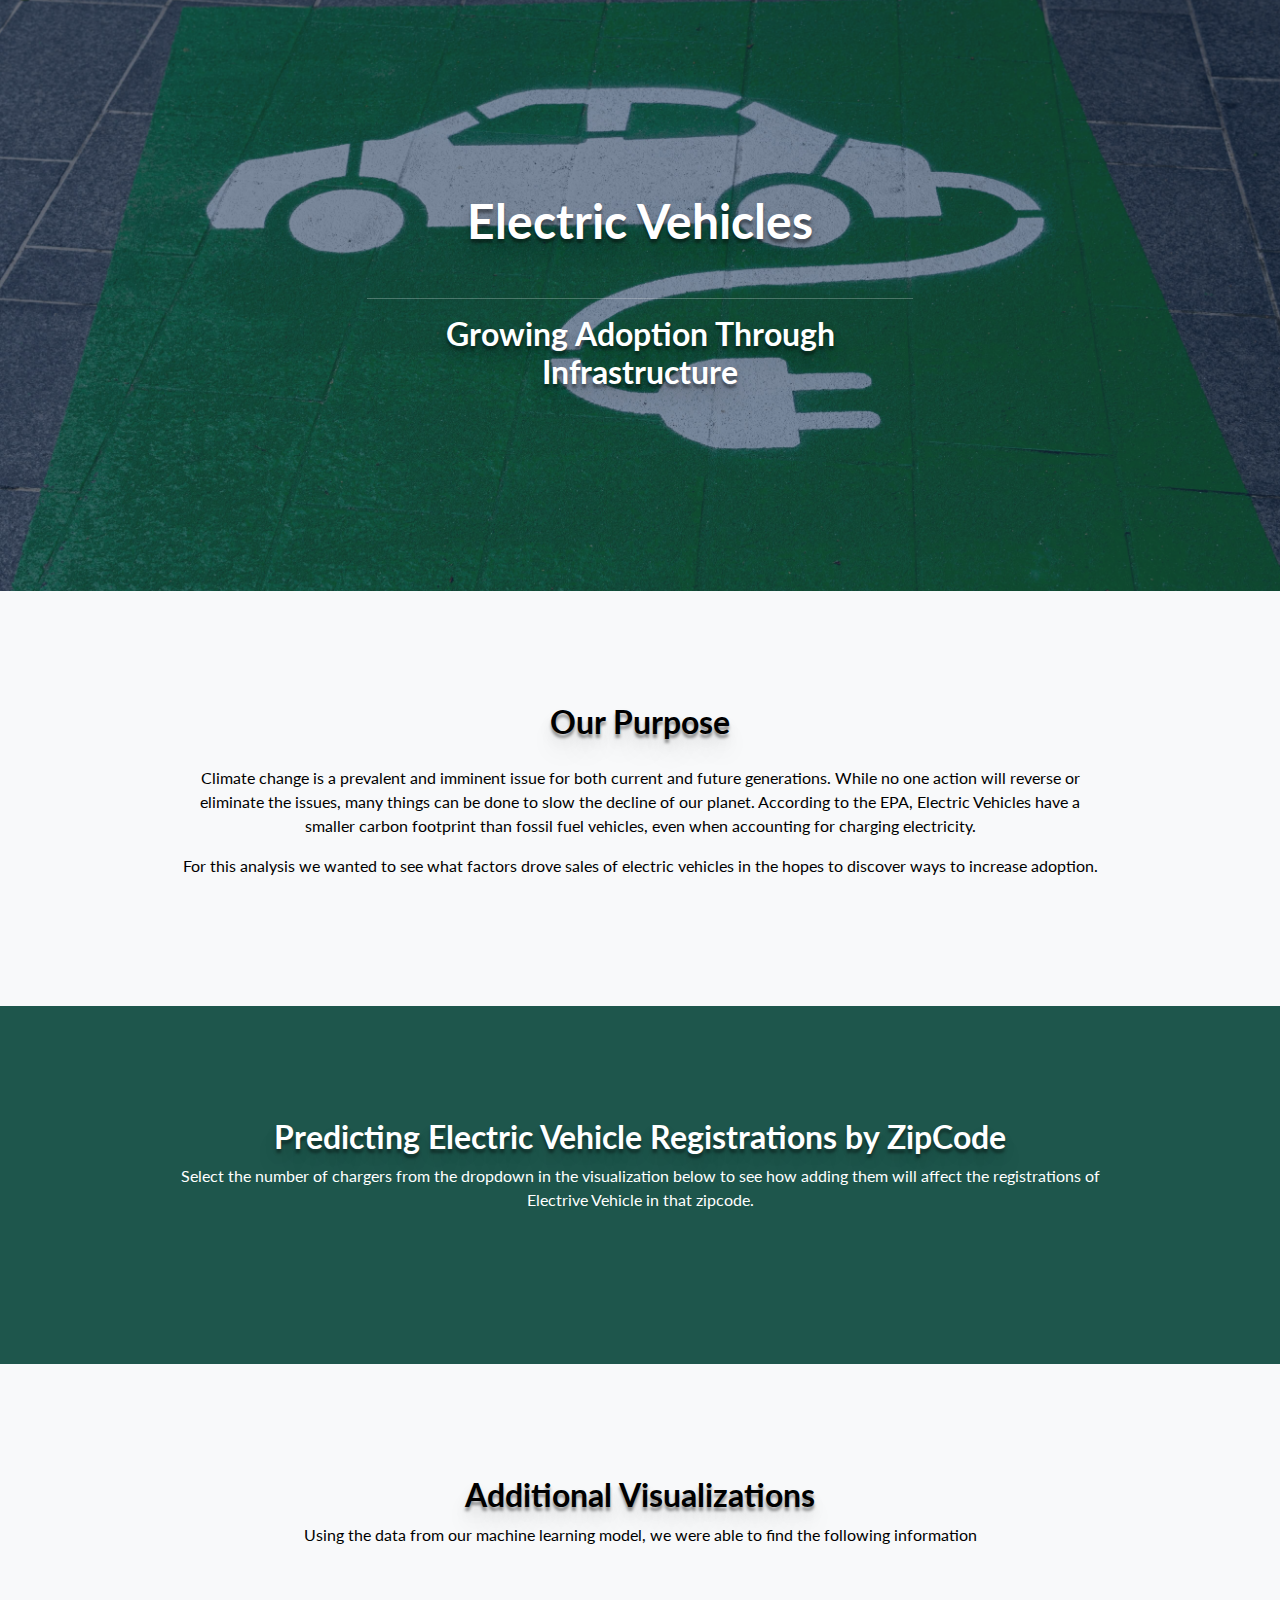
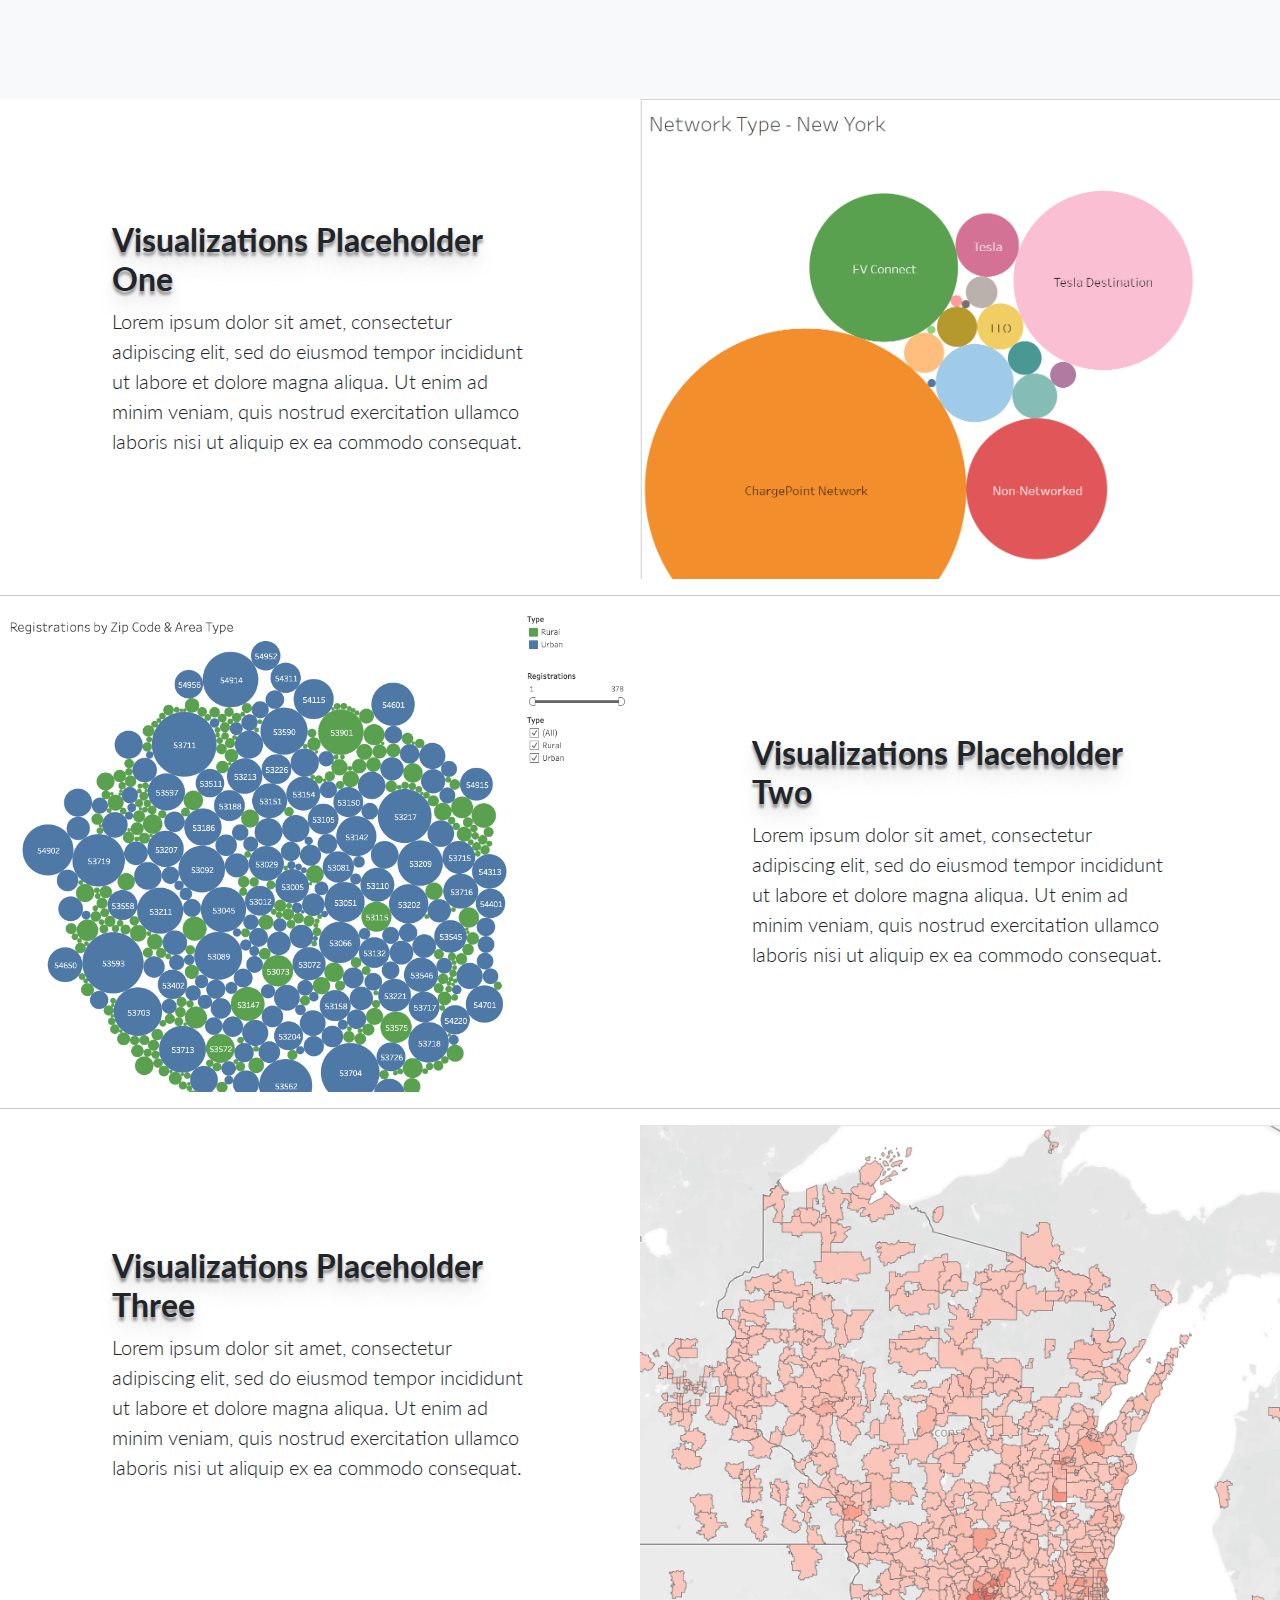
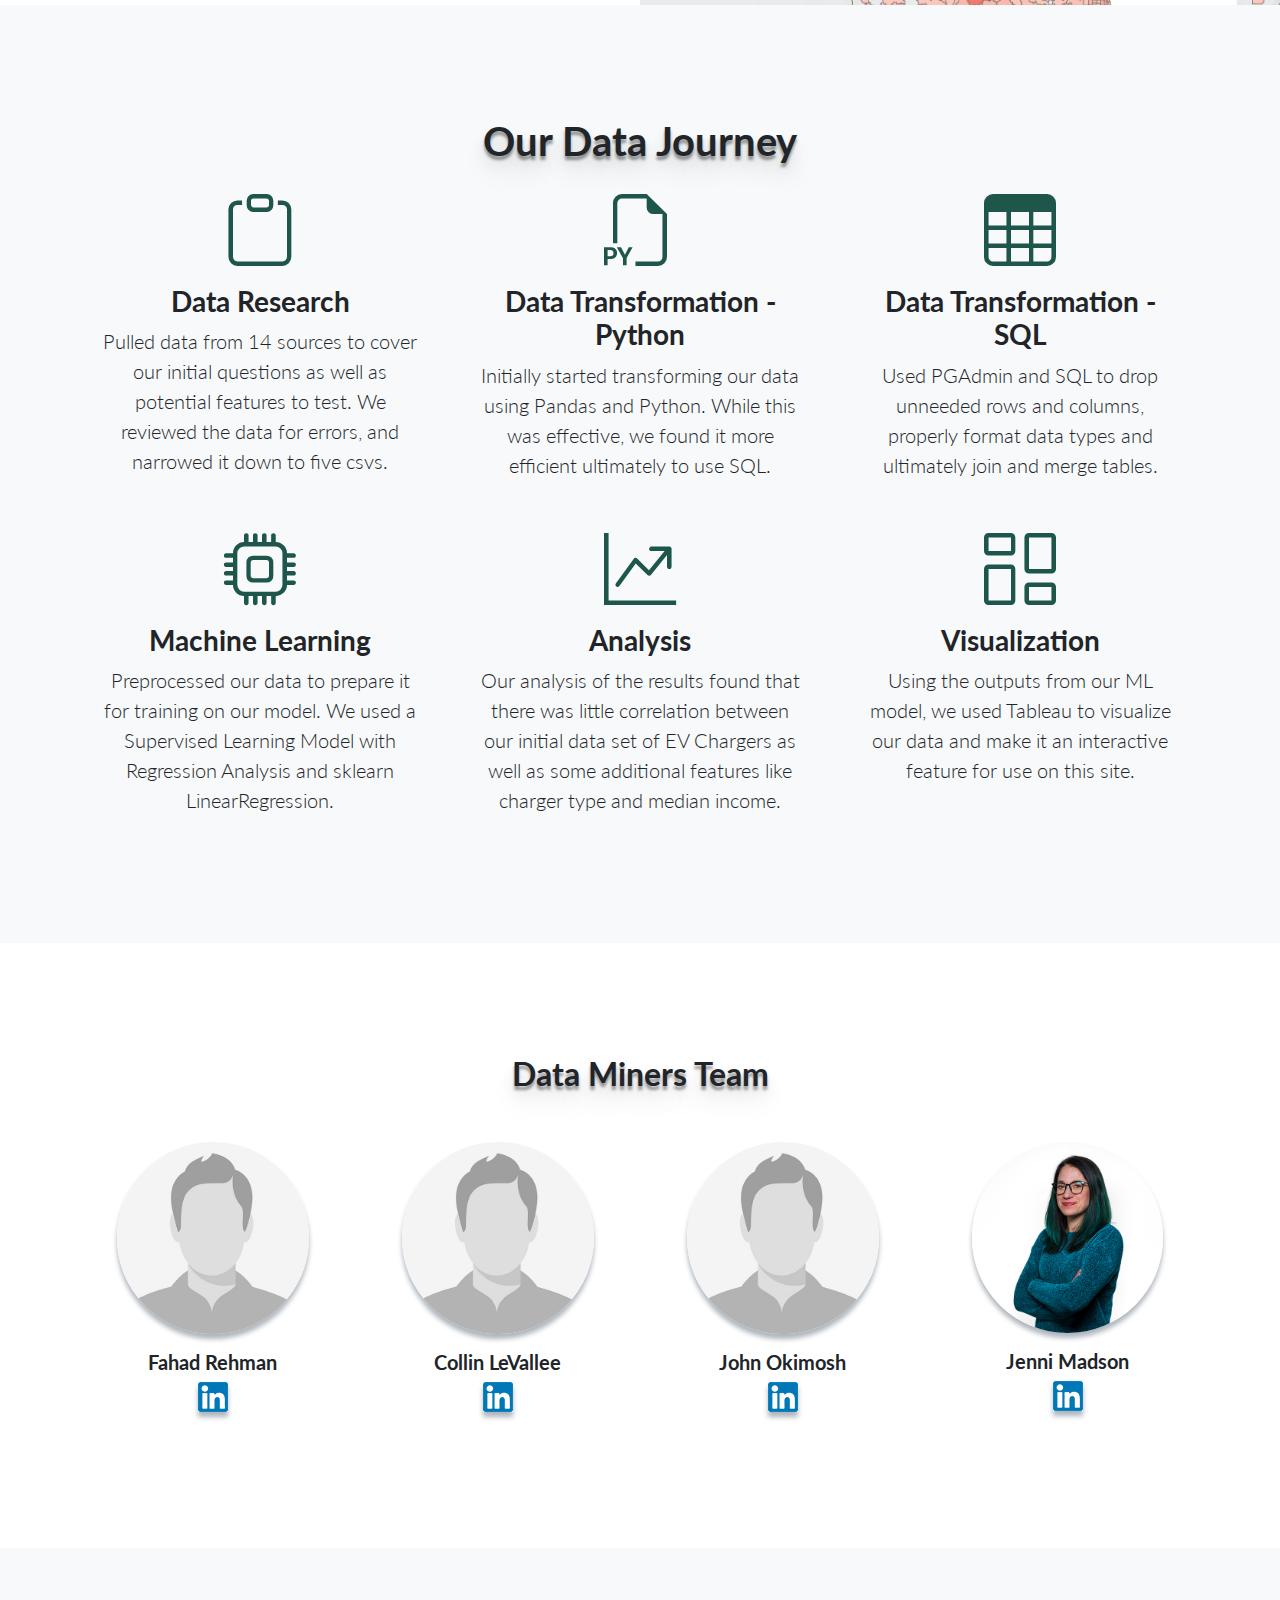
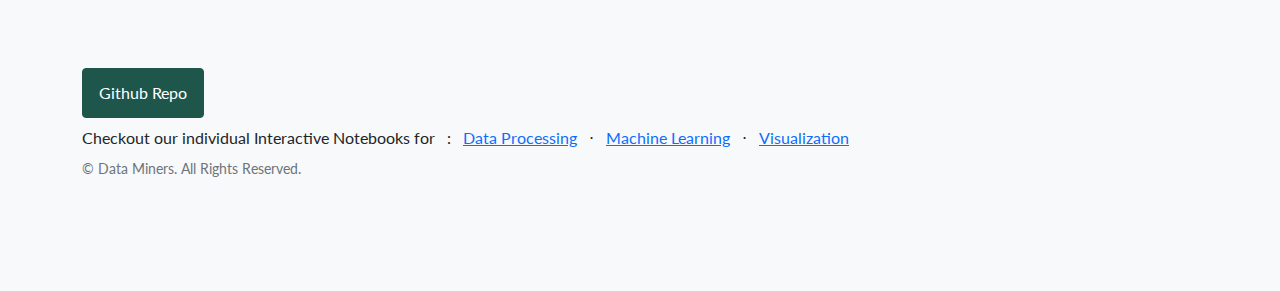
==== index.html @ f881b6a5 "Quick copy update" ====
<!DOCTYPE html>
<html lang="en">
    <head>
        <meta charset="utf-8" />
        <meta name="viewport" content="width=device-width, initial-scale=1, shrink-to-fit=no" />
        <meta name="description" content="UW Extension Data Analytics Bootcamp Final Project" />
        <meta name="author" content="Team Data Miners" />
        <title>Electric Vehicles | Data Miners Final Project</title>
        <!-- Favicon-->
        <link rel="icon" type="image/x-icon" href="assets/favicon.ico" />
        <!-- Bootstrap icons-->
        <link href="https://cdn.jsdelivr.net/npm/bootstrap-icons@1.8.1/font/bootstrap-icons.css" rel="stylesheet" type="text/css" />
        <!-- Google fonts-->
        <link href="https://fonts.googleapis.com/css?family=Lato:300,400,700,300italic,400italic,700italic" rel="stylesheet" type="text/css" />
        <!-- Core theme CSS (includes Bootstrap)-->
        <link href="css/styles.css" rel="stylesheet" />
    </head>
    <body>
       
        <!-- Masthead-->
        <header class="masthead">
            <div class="container position-relative">
                <div class="row justify-content-center">
                    <div class="col-xl-6">
                        <div class="text-center text-white">
                            <!-- Page heading-->
                            <h1 class="mb-5">Electric Vehicles </h1> 
                            <hr>
                            <h2>Growing Adoption Through Infrastructure</h2>
                            <!-- Signup form-->
                        </div>
                    </div>
                </div>
            </div>
        </header>

         <!-- Call to Action-->
         <section class="call-to-action bg-light text-black text-center" id="signup">
            <div class="container position-relative">
                <div class="row justify-content-center">
                    <div class="col-xl-10">
                        <h2 class="mb-4">Our Purpose</h2>
                        <p>Climate change is a prevalent and imminent issue for both current and future generations. While no one action will reverse or eliminate the issues, many things can be done to slow the decline of our planet. According to the EPA, Electric Vehicles have a smaller carbon footprint than fossil fuel vehicles, even when accounting for charging electricity.</p>
                        <p>For this analysis we wanted to see what factors drove sales of electric vehicles in the hopes to discover ways to increase adoption.</p>
    
                    </div>
                </div>
            </div>
        </section>

 <!-- Main Visualization -->
        <section class="predictions text-white text-center" id="signup">
            <div class="container position-relative">
                <div class="row justify-content-center">
                    <div class="col-xl-10">
                        <h2>Predicting Electric Vehicle Registrations by ZipCode</h2>
                         <p>Select the number of chargers from the dropdown in the visualization below to see how adding them will affect the registrations of Electrive Vehicle in that zipcode.</p><br>
                    </div>
                </div>   
                <div class="row">
                    <div class="col-md-12">
                        <div class='tableauPlaceholder' id='viz1645678940111' style='position: relative'><object class='tableauViz'  style='display:none;'><param name='host_url' value='https%3A%2F%2Fpublic.tableau.com%2F' /> <param name='embed_code_version' value='3' /> <param name='site_root' value='' /><param name='name' value='ElectricVehicleRegistrationData&#47;RegistrationsbyZipMap' /><param name='tabs' value='yes' /><param name='toolbar' value='yes' /><param name='animate_transition' value='yes' /><param name='display_static_image' value='yes' /><param name='display_spinner' value='yes' /><param name='display_overlay' value='yes' /><param name='display_count' value='yes' /><param name='language' value='en-US' /></object></div>                <script type='text/javascript'>                    var divElement = document.getElementById('viz1645678940111');                    var vizElement = divElement.getElementsByTagName('object')[0];                    vizElement.style.width='100%';vizElement.style.height=(divElement.offsetWidth*0.75)+'px';                    var scriptElement = document.createElement('script');                    scriptElement.src = 'https://public.tableau.com/javascripts/api/viz_v1.js';                    vizElement.parentNode.insertBefore(scriptElement, vizElement);                </script>
            </div>
        </section>


<!-- Additional Visualizations -->
        <section class="call-to-action bg-light text-black text-center" id="signup">
            <div class="container position-relative">    
                <div class="row justify-content-center">
                    <div class="col-md-12">
                        <h2>Additional Visualizations</h2>
                        <p>Using the data from our machine learning model, we were able to find the following information</p><br>
                    </div>   
                </div> 
            </div>       
        </section>

        <!-- Image Showcases-->
        <section class="showcase">
            <div class="container-fluid p-0">
                <div class="row g-0">
                    <div class="col-lg-6 order-lg-2 text-white showcase-img" style="background-image: url('assets/img/ny_network.PNG')"></div>
                    <div class="col-lg-6 order-lg-1 my-auto showcase-text">
                        <h2>Visualizations Placeholder One</h2>
                        <p class="lead mb-0">Lorem ipsum dolor sit amet, consectetur adipiscing elit, sed do eiusmod tempor incididunt ut labore et dolore magna aliqua. Ut enim ad minim veniam, quis nostrud exercitation ullamco laboris nisi ut aliquip ex ea commodo consequat.</p>
                    </div>
                </div><hr>
                <div class="row g-0">
                    <div class="col-lg-6 text-white showcase-img" style="background-image: url('assets/img/reg_zip_type_wi.png')"></div>
                    <div class="col-lg-6 my-auto showcase-text">
                        <h2>Visualizations Placeholder Two</h2>
                        <p class="lead mb-0">Lorem ipsum dolor sit amet, consectetur adipiscing elit, sed do eiusmod tempor incididunt ut labore et dolore magna aliqua. Ut enim ad minim veniam, quis nostrud exercitation ullamco laboris nisi ut aliquip ex ea commodo consequat.</p>
                    </div>
                </div><hr>
                <div class="row g-0">
                    <div class="col-lg-6 order-lg-2 text-white showcase-img" style="background-image: url('assets/img/wi_reg.PNG')"></div>
                    <div class="col-lg-6 order-lg-1 my-auto showcase-text">
                        <h2>Visualizations Placeholder Three</h2>
                        <p class="lead mb-0">Lorem ipsum dolor sit amet, consectetur adipiscing elit, sed do eiusmod tempor incididunt ut labore et dolore magna aliqua. Ut enim ad minim veniam, quis nostrud exercitation ullamco laboris nisi ut aliquip ex ea commodo consequat.</p>
                    </div>
                </div>
            </div>
        </section>

          <!-- Process-->
          <section class="features-icons bg-light text-center">
            <div class="container">
                <div class="row mb-3">  <h1>Our Data Journey</h1>
                    <div class="col-lg-4">
                        <div class="features-icons-item mx-auto mb-5 mb-lg-0 mb-lg-3">
                            <div class="features-icons-icon d-flex"><i class="bi-clipboard m-auto text-primary myGreen"></i></div>
                            <h3>Data Research</h3>
                            <p class="lead mb-0">Pulled data from 14 sources to cover our initial questions as well as potential features to test. We reviewed the data for errors, and narrowed it down to five csvs. </p>
                        </div>
                    </div>
                    <div class="col-lg-4">
                        <div class="features-icons-item mx-auto mb-5 mb-lg-0 mb-lg-3">
                            <div class="features-icons-icon d-flex"><i class="bi-filetype-py m-auto text-primary myGreen"></i></div>
                            <h3>Data Transformation - Python</h3>
                            <p class="lead mb-0">Initially started transforming our data using Pandas and Python. While this was effective, we found it more efficient ultimately to use SQL. </p>
                        </div>
                    </div>
                    <div class="col-lg-4">
                        <div class="features-icons-item mx-auto mb-0 mb-lg-3">
                            <div class="features-icons-icon d-flex"><i class="bi-table m-auto text-primary myGreen"></i></div>
                            <h3>Data Transformation - SQL</h3>
                            <p class="lead mb-0">Used PGAdmin and SQL to drop unneeded rows and columns, properly format data types and ultimately join and merge tables.  </p>
                        </div>
                    </div>
                </div>
            </div>
            <div class="container">
                <div class="row">
                    <div class="col-lg-4">
                        <div class="features-icons-item mx-auto mb-5 mb-lg-0 mb-lg-3">
                            <div class="features-icons-icon d-flex"><i class="bi-cpu m-auto text-primary myGreen"></i></div>
                            <h3>Machine Learning</h3>
                            <p class="lead mb-0">Preprocessed our data to prepare it for training on our model. We used a Supervised Learning Model with Regression Analysis and sklearn LinearRegression. </p>
                        </div>
                    </div>
                    <div class="col-lg-4">
                        <div class="features-icons-item mx-auto mb-5 mb-lg-0 mb-lg-3">
                            <div class="features-icons-icon d-flex" ><i class="bi-graph-up-arrow m-auto text-primary myGreen"></i></div>
                            <h3>Analysis</h3>
                            <p class="lead mb-0">Our analysis of the results found that there was little correlation between our initial data set of EV Chargers as well as some additional features like charger type and median income.  </p>
                        </div>
                    </div>
                    <div class="col-lg-4">
                        <div class="features-icons-item mx-auto mb-0 mb-lg-3">
                            <div class="features-icons-icon d-flex"><i class="bi-columns-gap m-auto text-primary myGreen"></i></div>
                            <h3>Visualization</h3>
                            <p class="lead mb-0">Using the outputs from our ML model, we used Tableau to visualize our data and make it an interactive feature for use on this site.  </p>
                        </div>
                    </div>
                </div>
            </div>
        </section>
        <!-- Team-->
        <section class="testimonials text-center">
            <div class="container">
                <h2 class="mb-5">Data Miners Team</h2>
                <div class="row">
                    <div class="col-lg-3">
                        <div class="testimonial-item mx-auto mb-5 mb-lg-0">
                            <img class="img-fluid rounded-circle mb-3" src="assets/img/placeholder.png" alt="..." />
                            <h5>Fahad Rehman</h5>
                            <p class="font-weight-light mb-0"><a href="https://www.linkedin.com>" target="_blank"><img src="assets/linkedin.png">
                            </a></p><br>
                        </div>
                    </div>
                    <div class="col-lg-3">
                        <div class="testimonial-item mx-auto mb-5 mb-lg-0">
                            <img class="img-fluid rounded-circle mb-3" src="assets/img/placeholder.png" alt="..." />
                            <h5>Collin LeVallee</h5>
                            <p class="font-weight-light mb-0"><a href="https://www.linkedin.com>" target="_blank"><img src="assets/linkedin.png"></a>
                        </div>
                    </div>
                    <div class="col-lg-3">
                        <div class="testimonial-item mx-auto mb-5 mb-lg-0">
                            <img class="img-fluid rounded-circle mb-3" src="assets/img/placeholder.png" alt="..." />
                            <h5>John Okimosh</h5>
                            <p class="font-weight-light mb-0"><a href="https://www.linkedin.com>" target="_blank"><img src="assets/linkedin.png"></a>
                        </div>
                    </div>
                    <div class="col-lg-3">
                        <div class="testimonial-item mx-auto mb-5 mb-lg-0">
                            <img class="img-fluid rounded-circle mb-3" src="assets/img/jenni_headshot.jpg" alt="..." />
                            <h5>Jenni Madson</h5>
                            <p class="font-weight-light mb-0"><a href="https://www.linkedin.com/in/jennifermadson/>" target="_blank"><img src="assets/linkedin.png"></a>
                        </div>
                    </div>
                </div>
            </div>
        </section>
              
        
        
           
        <!-- Footer-->
        <footer class="footer bg-light">
            <div class="container">
                <div class="row">
                    <nav class="navbar navbar-light bg-light static-top">
                        <div class="col-lg-2 h-100 text-right text-lg-start my-auto"">
                            <a class="btn btn-primary" href="https://github.com/jmmadson/data_miners" target="_blank">Github Repo</a>
                        </div>
                    </nav>
                    <div class="col-lg-10 h-100 text-center text-lg-start my-auto">
                        <ul class="list-inline mb-2">
                            <li class="list-inline-item">Checkout our individual Interactive Notebooks for</li>
                            <li class="list-inline-item">:</li>
                            <li class="list-inline-item"><a href="https://github.com/jmmadson/data_miners/blob/main/transform_data.ipynb" target="_blank">Data Processing</a></li>
                            <li class="list-inline-item">⋅</li>
                            <li class="list-inline-item"><a href="https://github.com/jmmadson/data_miners/tree/main/ML_Model" target="_blank">Machine Learning</a></li>
                            <li class="list-inline-item">⋅</li>
                            <li class="list-inline-item"><a href="https://github.com/jmmadson/data_miners/tree/main/visualization" target="_blank">Visualization</a></li>
                        </ul>
                         <!-- Navigation-->
     
                        <p class="text-muted small mb-4 mb-lg-0">&copy; Data Miners. All Rights Reserved.</p>
                    </div>
                   
                </div>
            </div>
     
        </footer>
       
    </body>
</html>
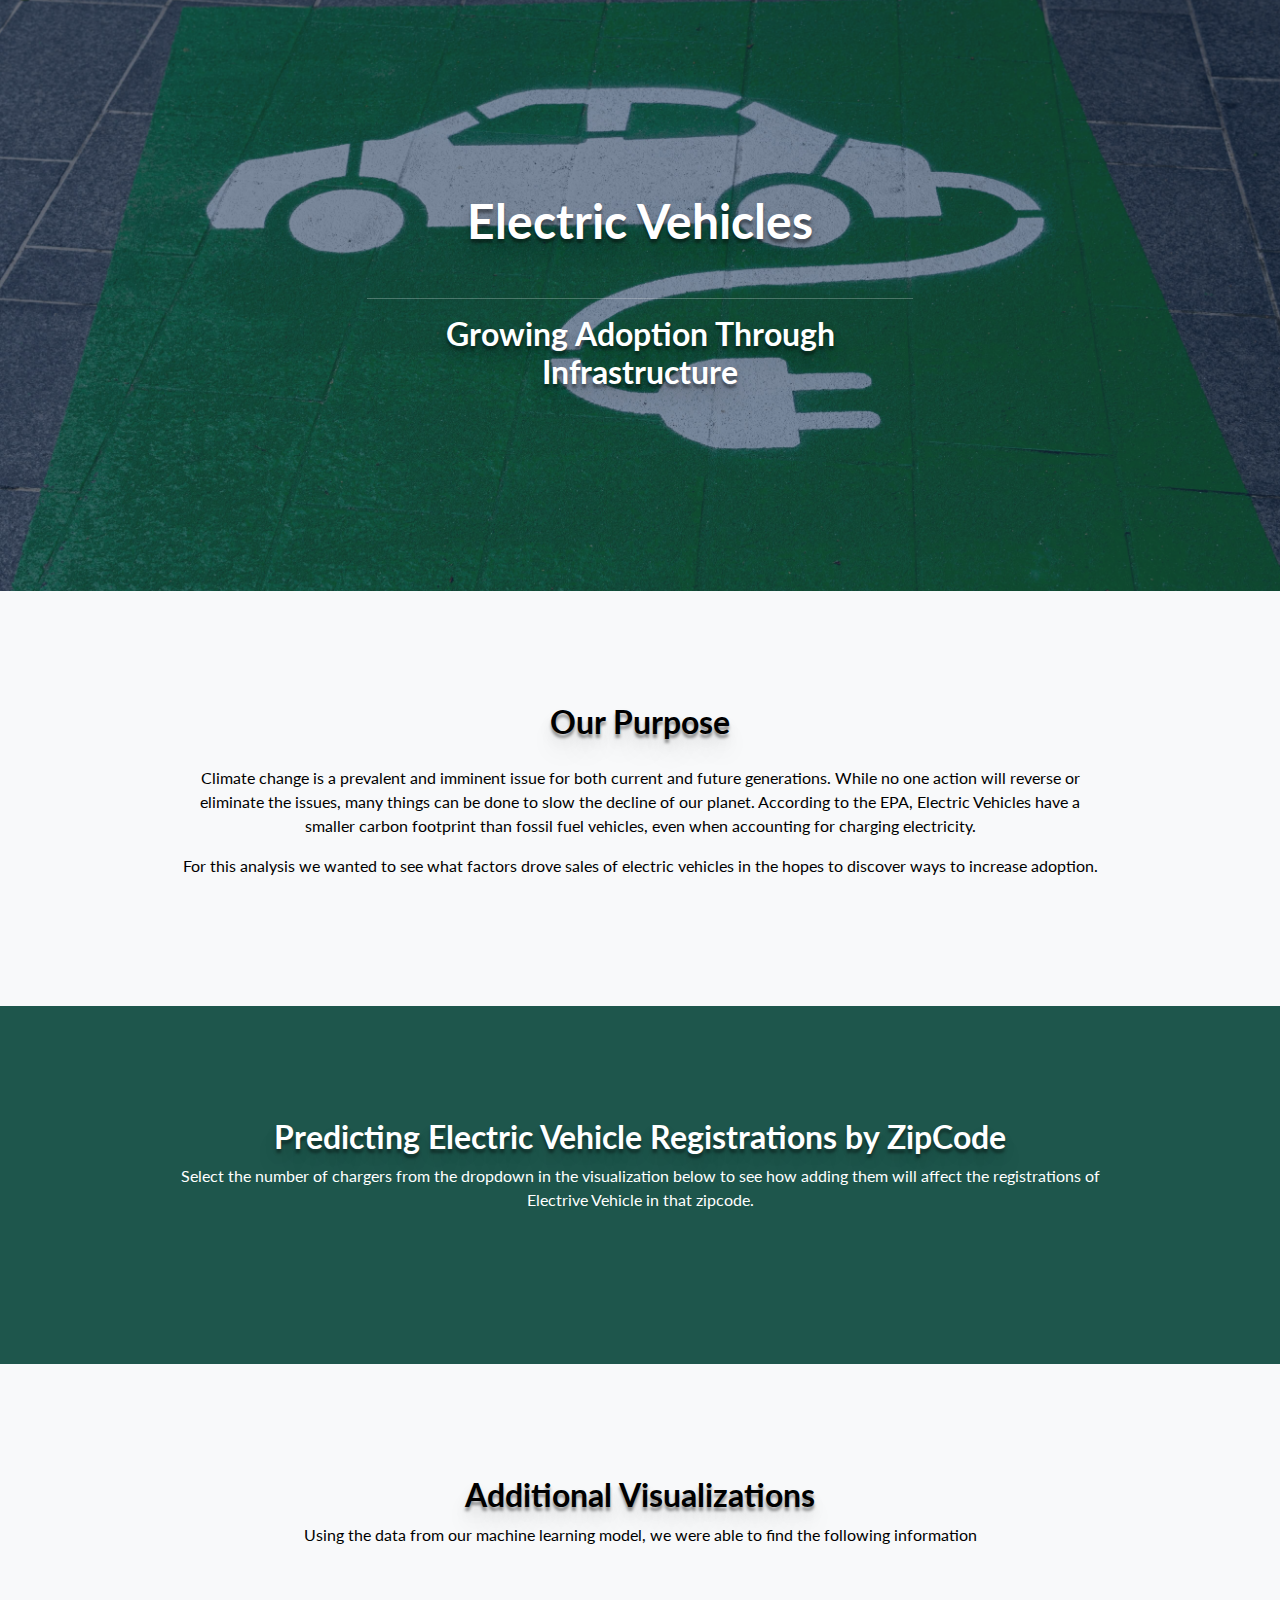
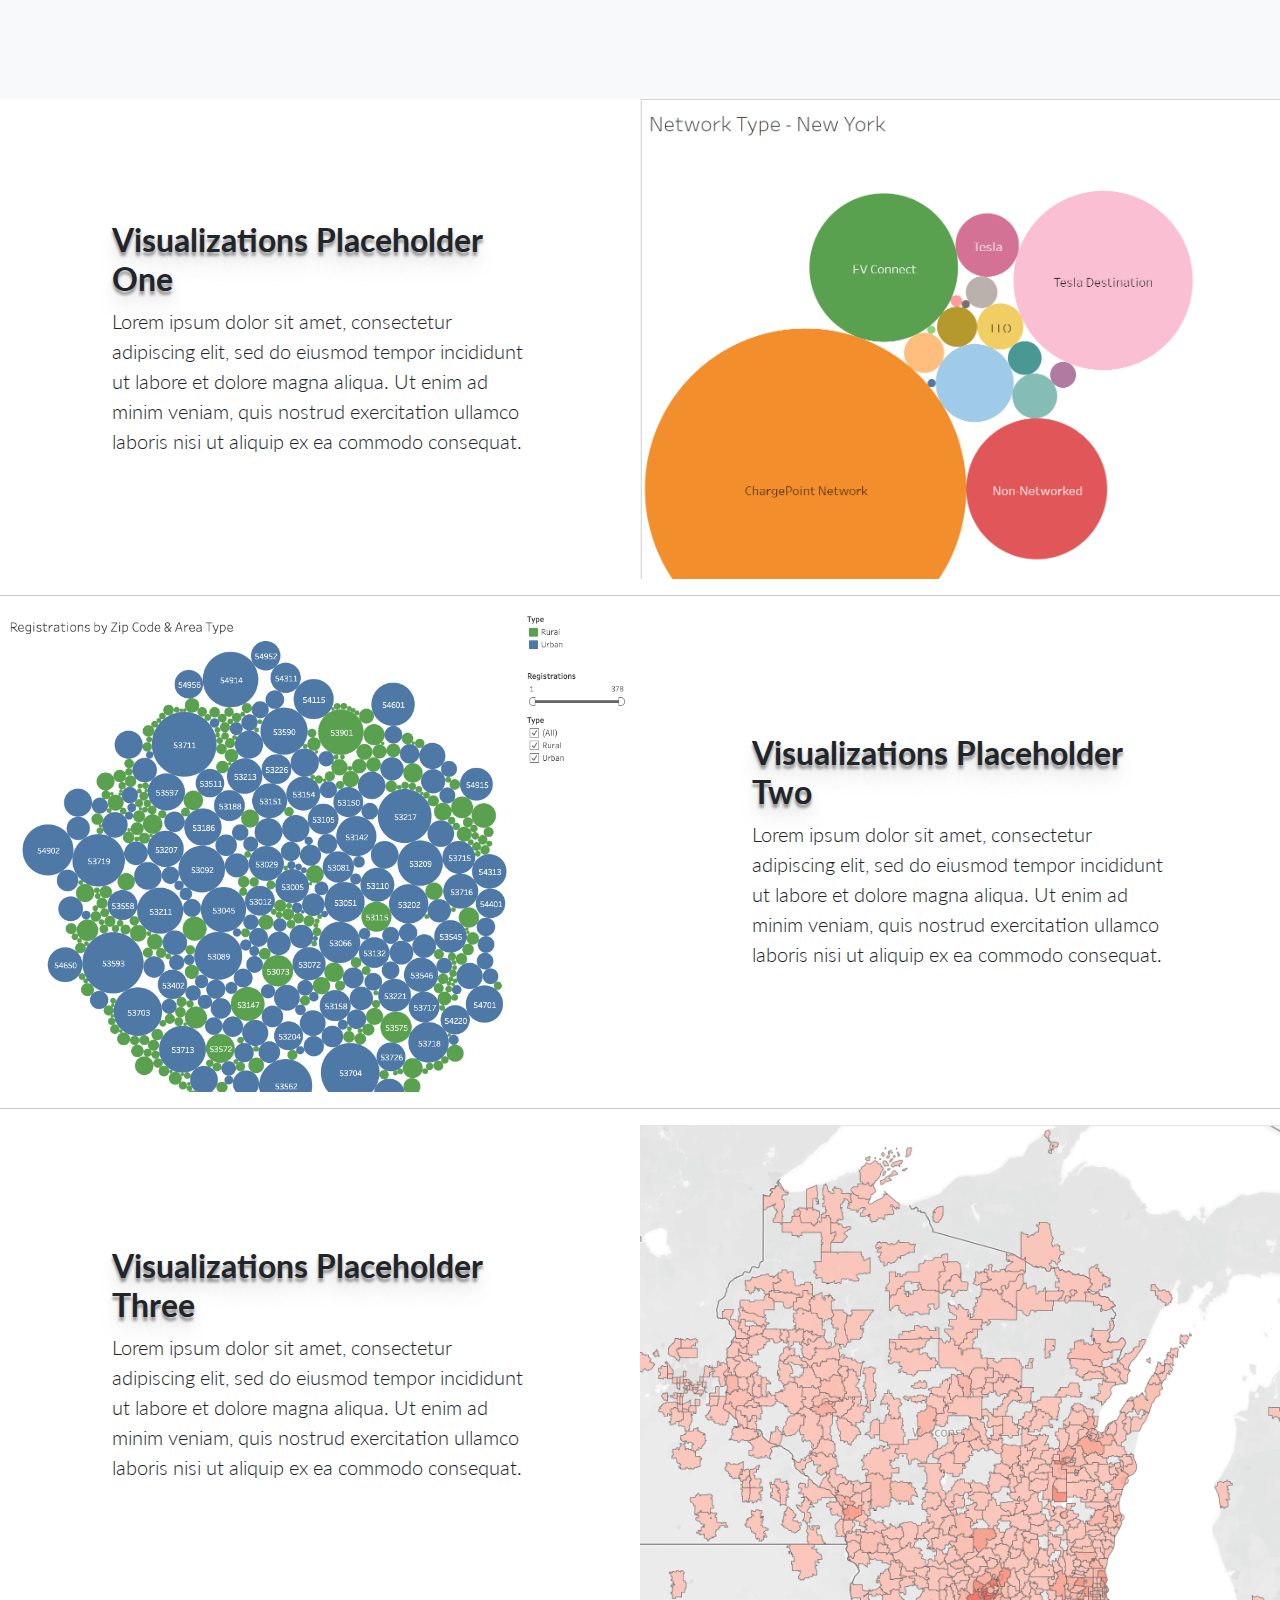
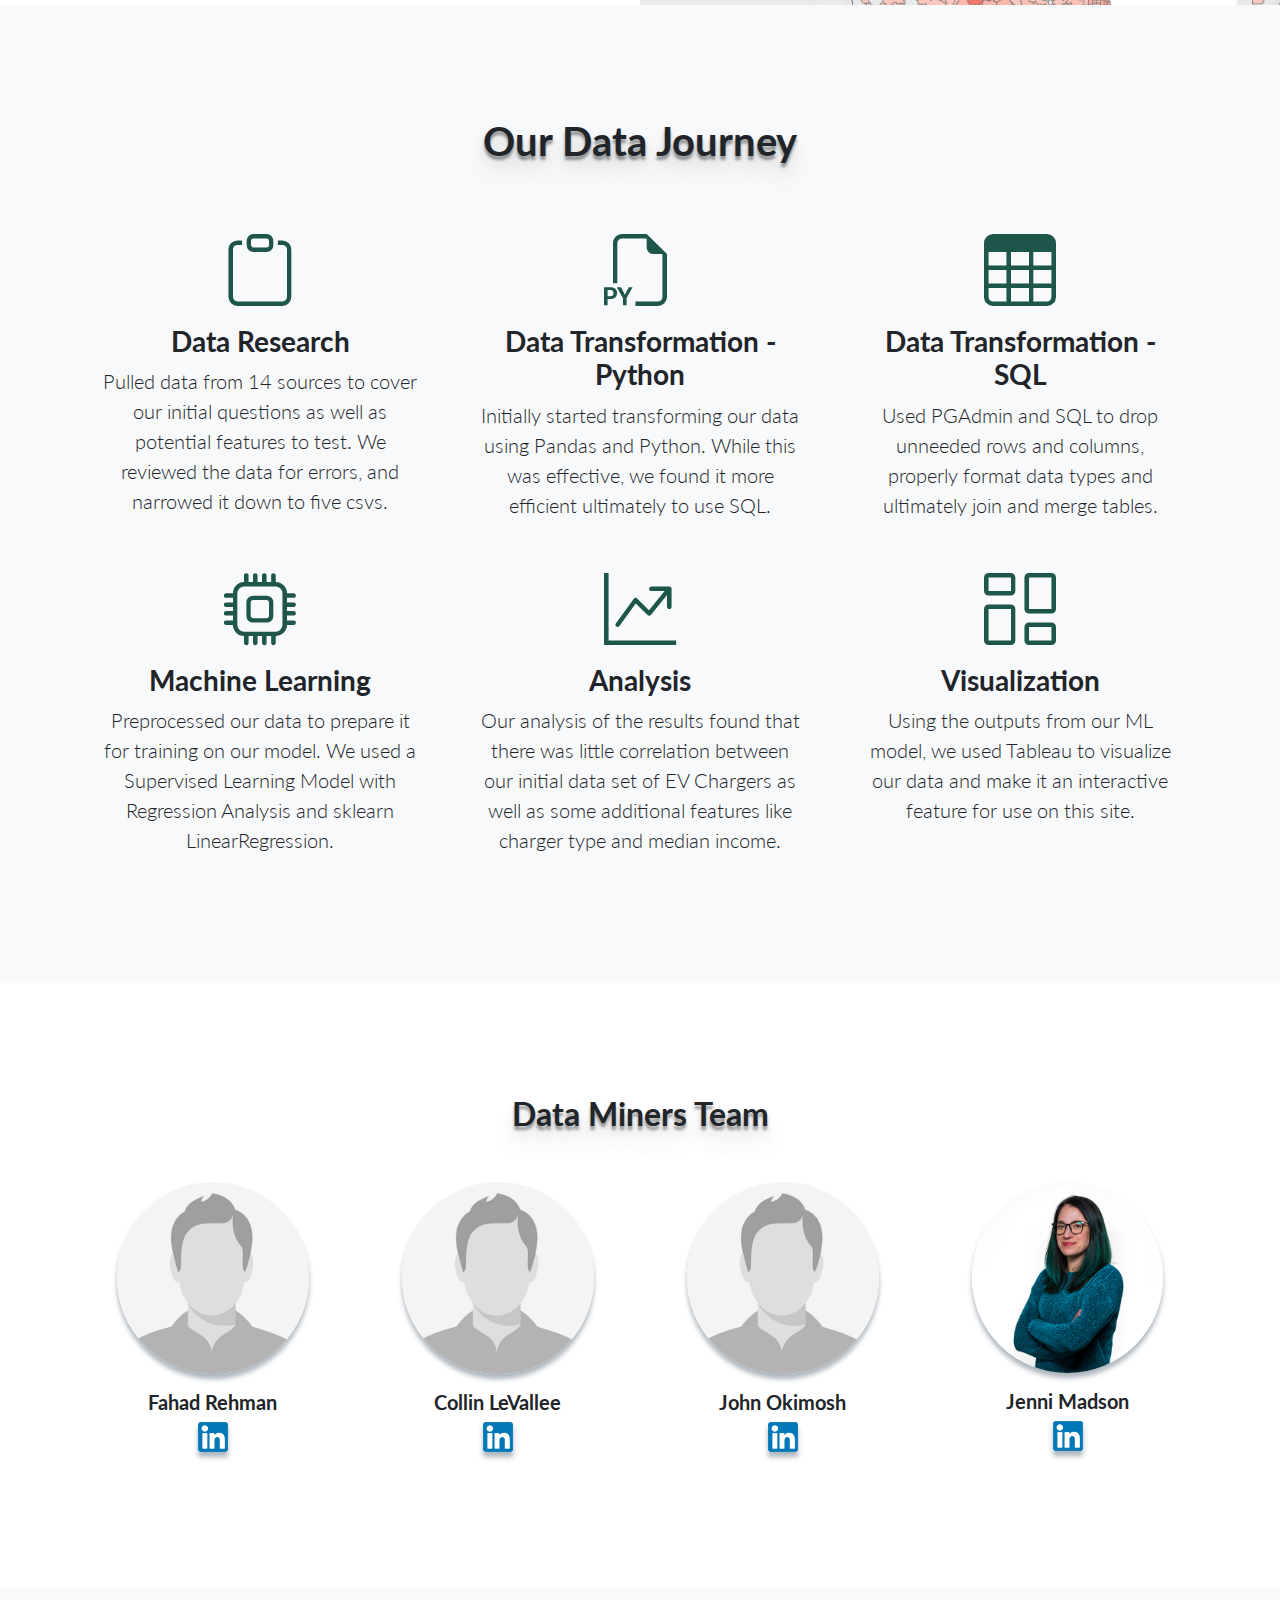
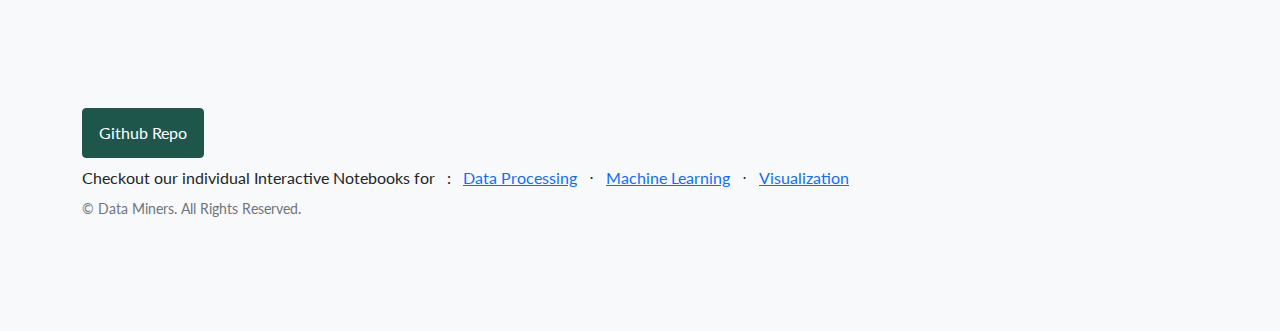
==== commit 505cde47: "Updating spacing" ====
--- a/index.html
+++ b/index.html
@@ -106,7 +106,7 @@
           <!-- Process-->
           <section class="features-icons bg-light text-center">
             <div class="container">
-                <div class="row mb-3">  <h1>Our Data Journey</h1>
+                <div class="row mb-3">  <h1 class="mb-5">Our Data Journey</h1>
                     <div class="col-lg-4">
                         <div class="features-icons-item mx-auto mb-5 mb-lg-0 mb-lg-3">
                             <div class="features-icons-icon d-flex"><i class="bi-clipboard m-auto text-primary myGreen"></i></div>
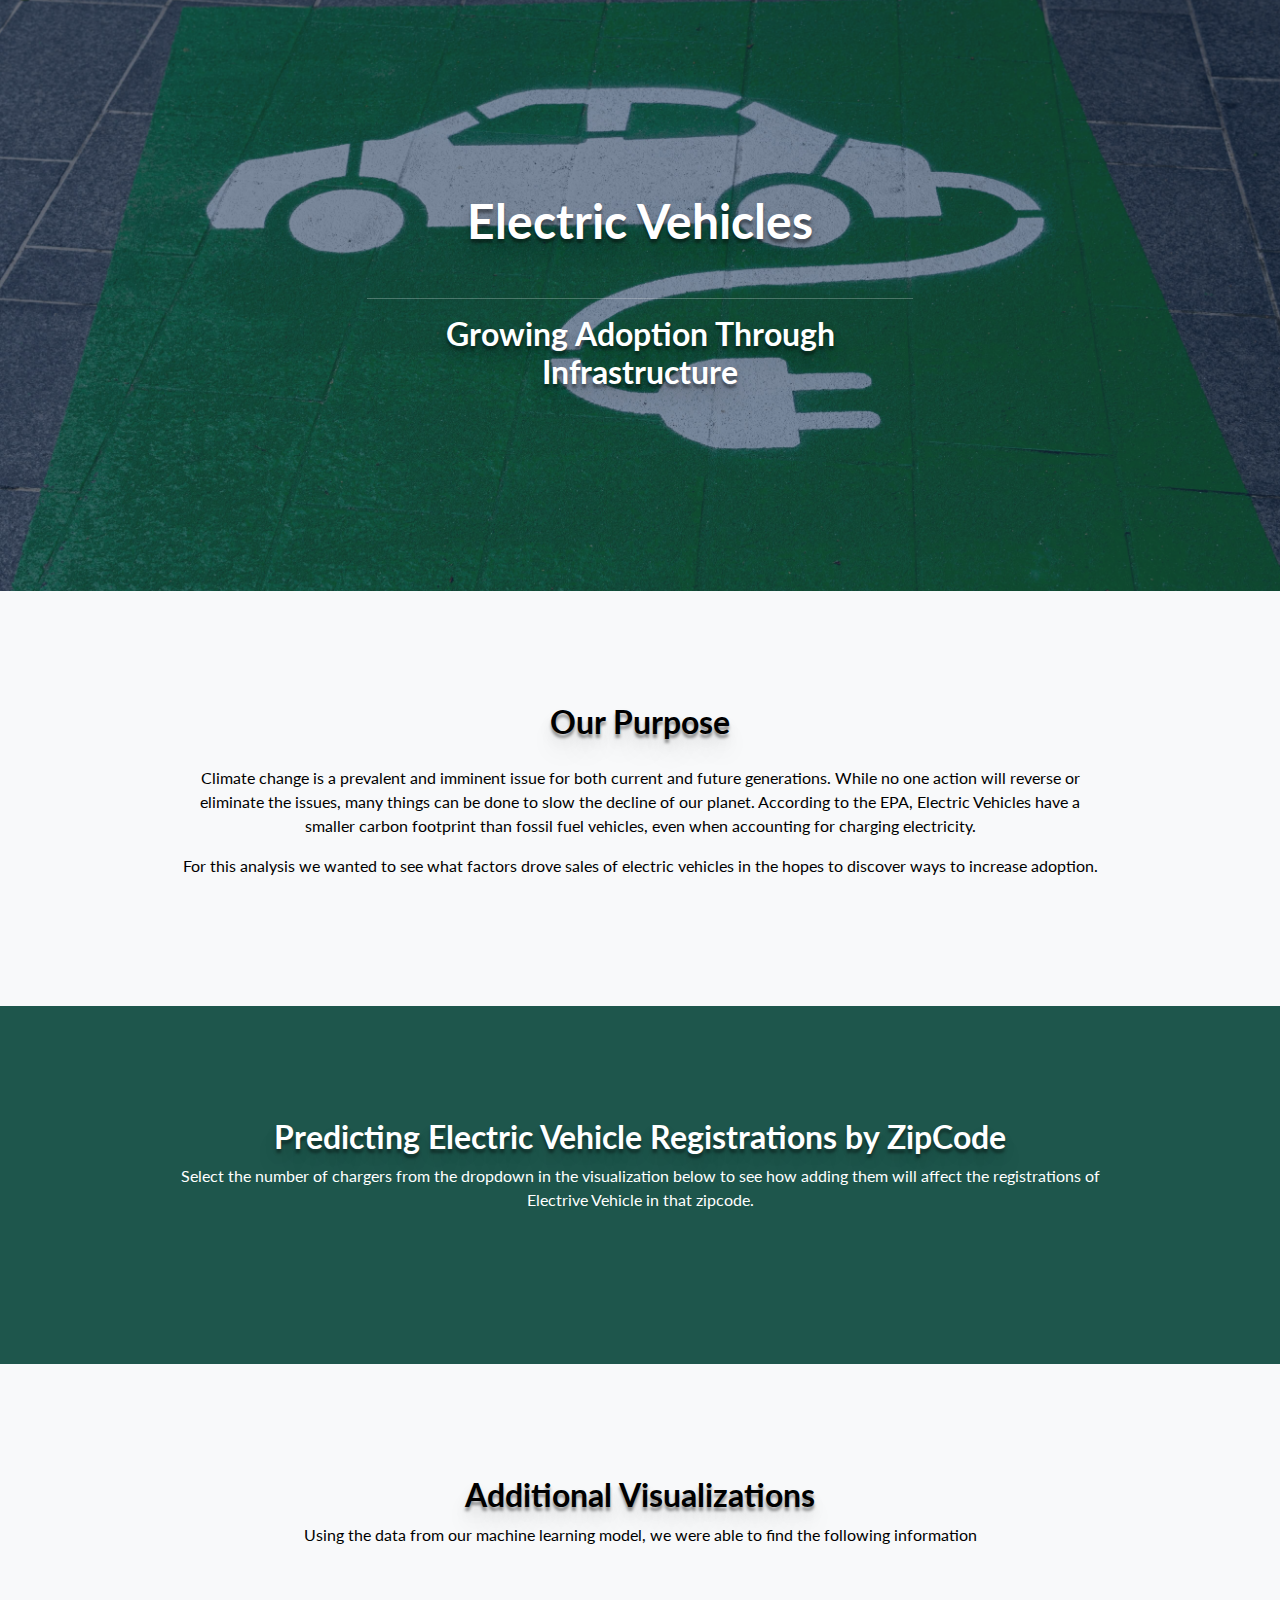
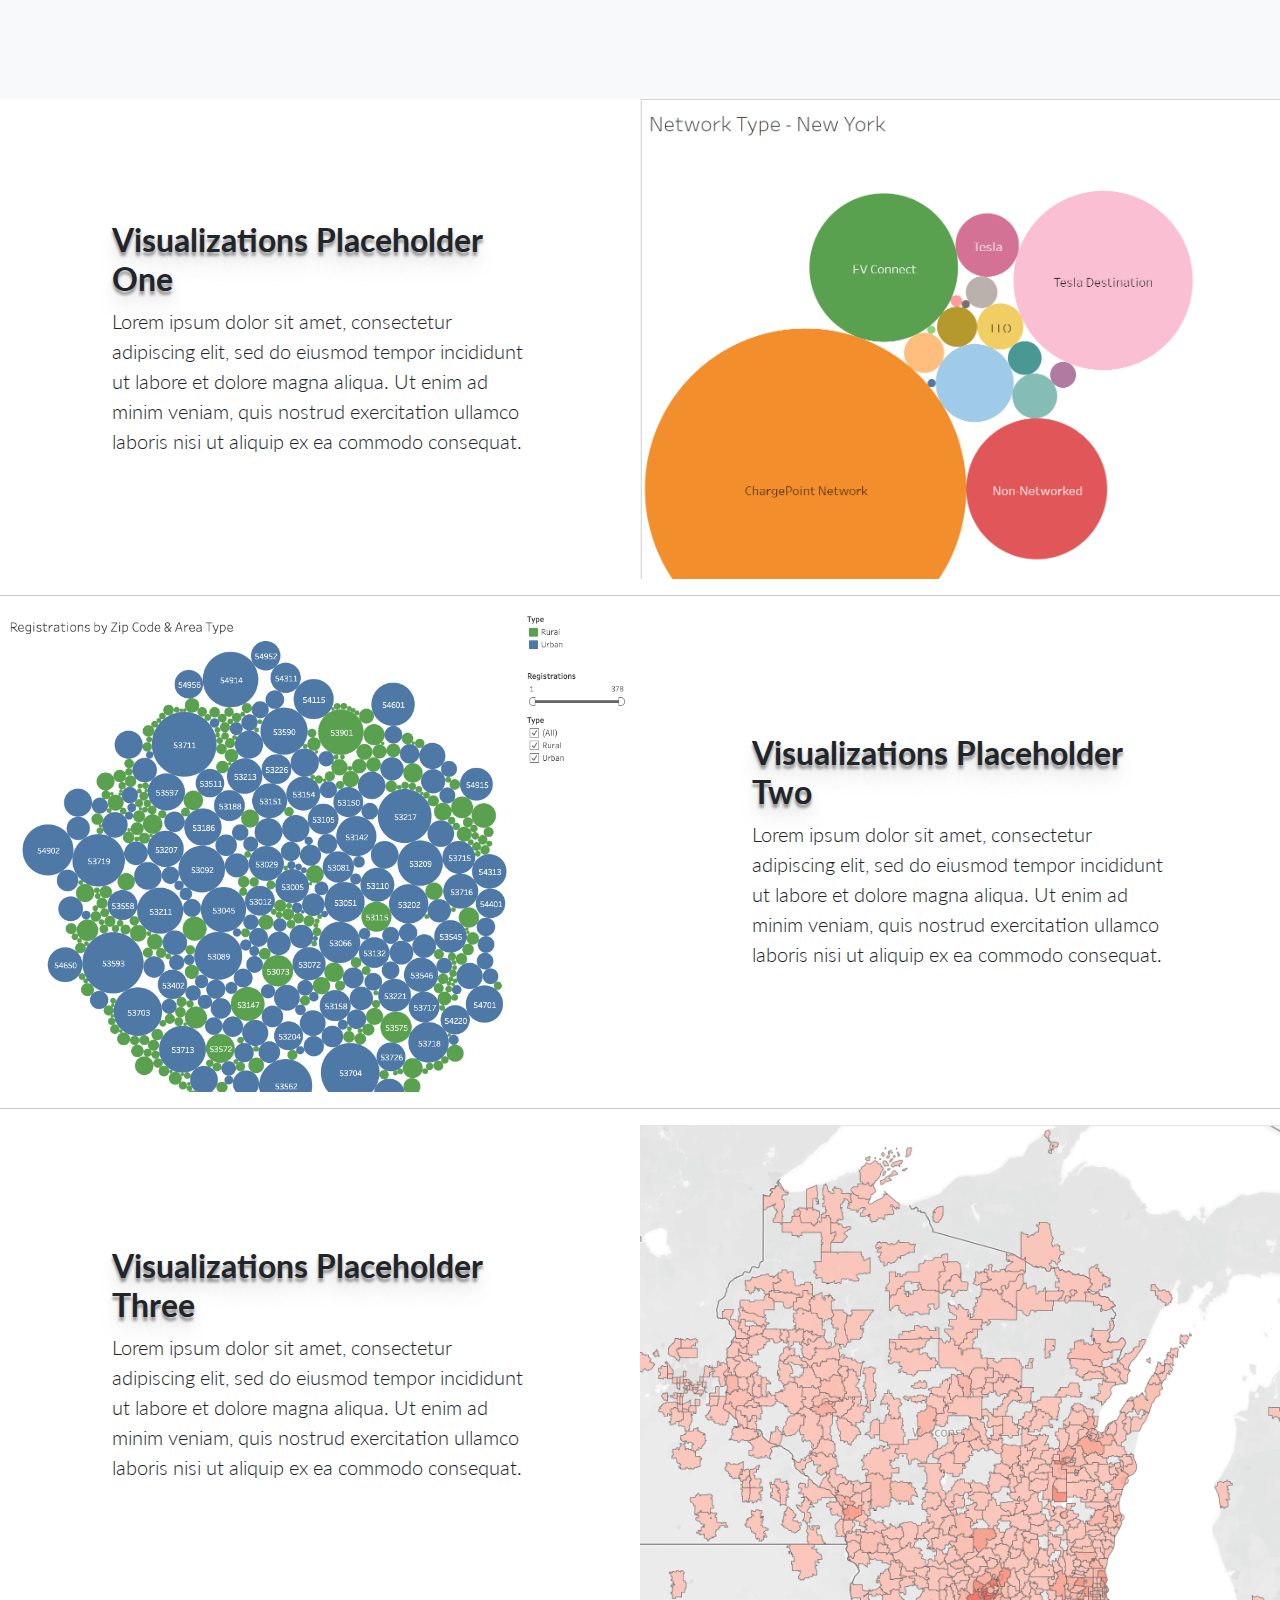
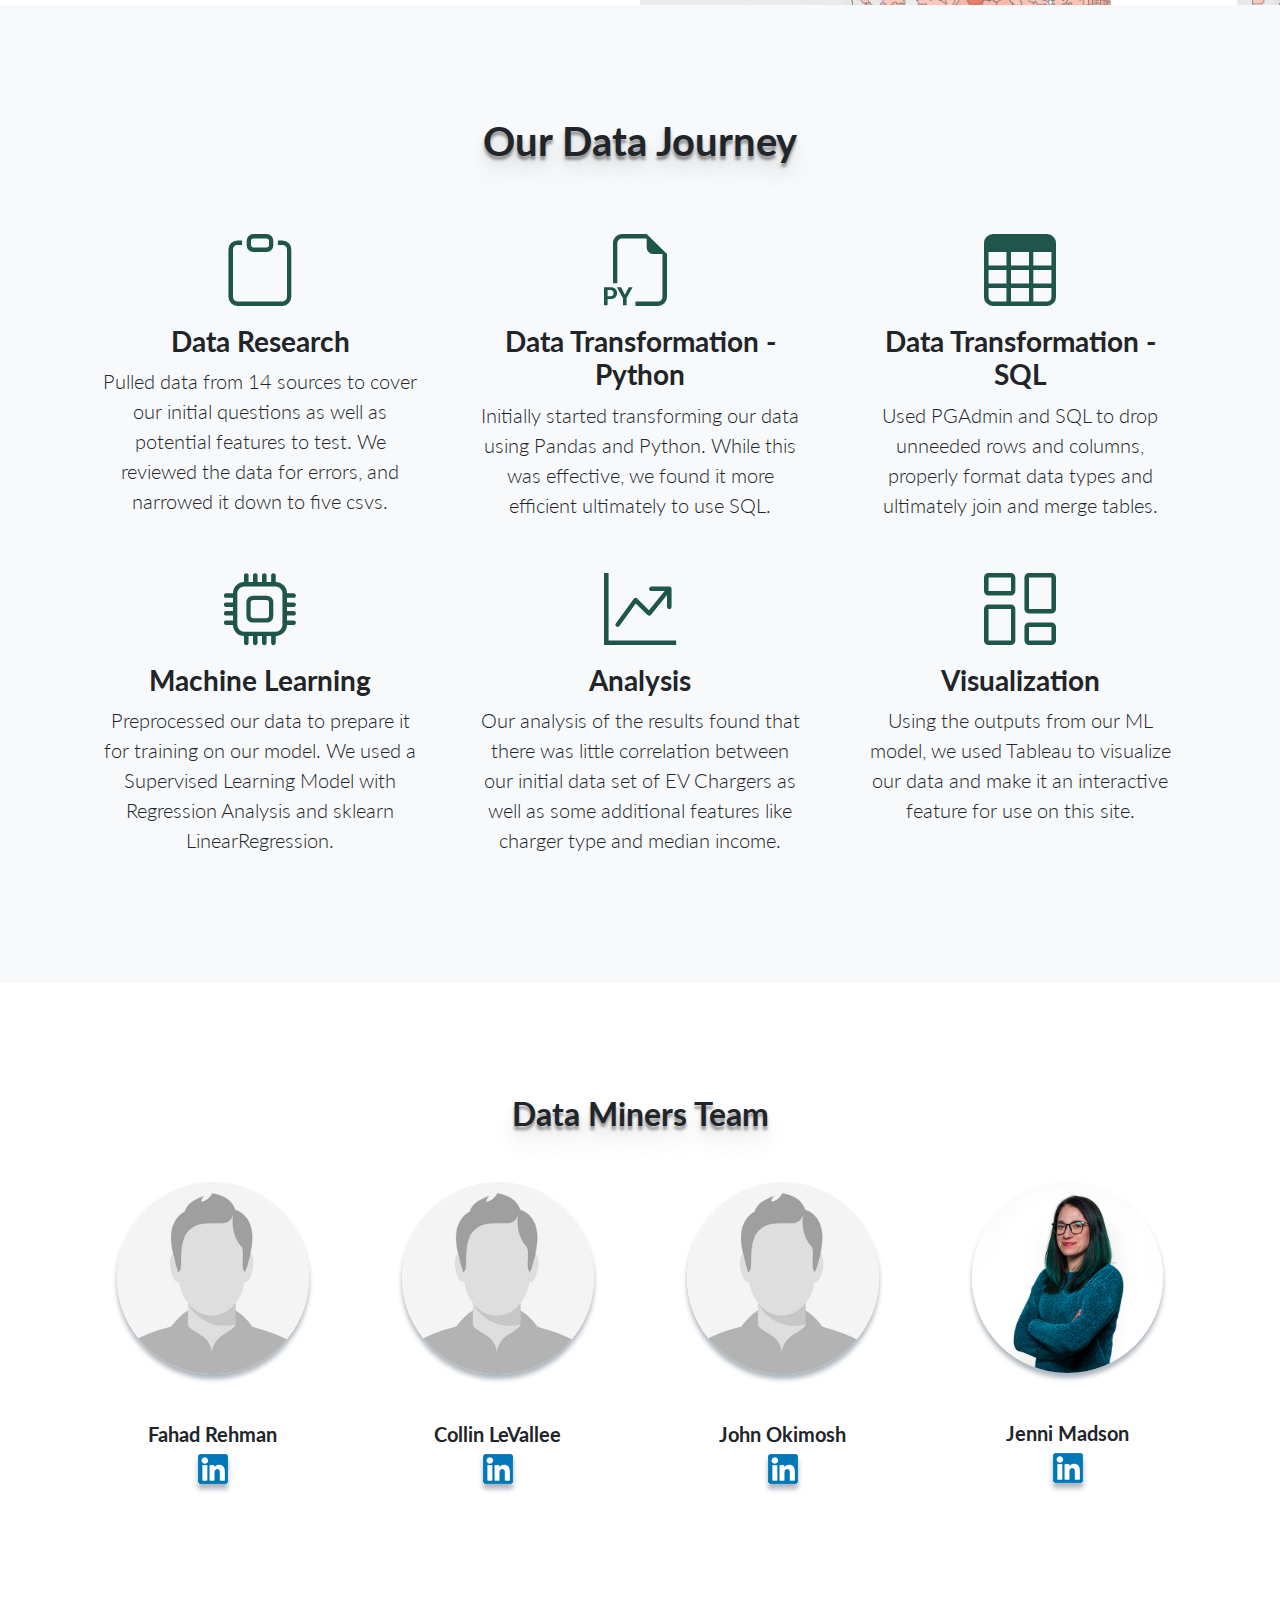
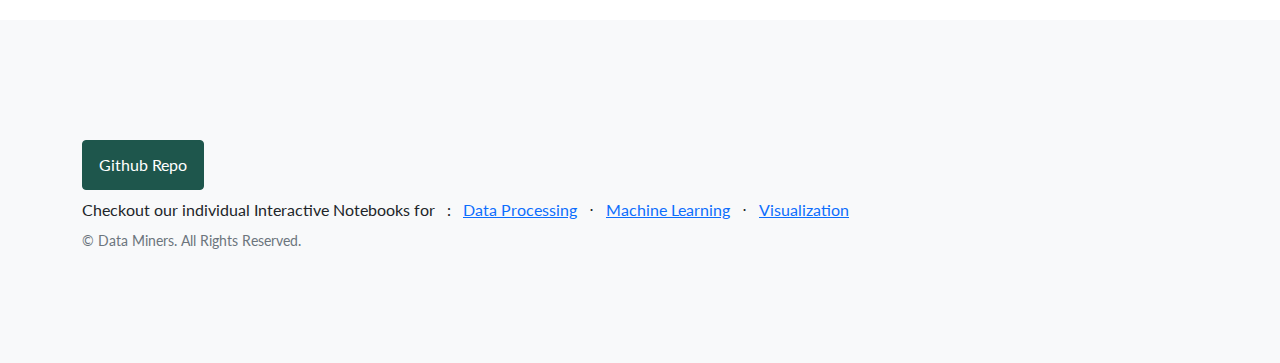
==== commit 7feeba63: "More spacing updates" ====
--- a/index.html
+++ b/index.html
@@ -163,7 +163,7 @@
                 <div class="row">
                     <div class="col-lg-3">
                         <div class="testimonial-item mx-auto mb-5 mb-lg-0">
-                            <img class="img-fluid rounded-circle mb-3" src="assets/img/placeholder.png" alt="..." />
+                            <img class="img-fluid rounded-circle mb-5" src="assets/img/placeholder.png" alt="..." />
                             <h5>Fahad Rehman</h5>
                             <p class="font-weight-light mb-0"><a href="https://www.linkedin.com>" target="_blank"><img src="assets/linkedin.png">
                             </a></p><br>
@@ -171,21 +171,21 @@
                     </div>
                     <div class="col-lg-3">
                         <div class="testimonial-item mx-auto mb-5 mb-lg-0">
-                            <img class="img-fluid rounded-circle mb-3" src="assets/img/placeholder.png" alt="..." />
+                            <img class="img-fluid rounded-circle mb-5" src="assets/img/placeholder.png" alt="..." />
                             <h5>Collin LeVallee</h5>
                             <p class="font-weight-light mb-0"><a href="https://www.linkedin.com>" target="_blank"><img src="assets/linkedin.png"></a>
                         </div>
                     </div>
                     <div class="col-lg-3">
                         <div class="testimonial-item mx-auto mb-5 mb-lg-0">
-                            <img class="img-fluid rounded-circle mb-3" src="assets/img/placeholder.png" alt="..." />
+                            <img class="img-fluid rounded-circle mb-5" src="assets/img/placeholder.png" alt="..." />
                             <h5>John Okimosh</h5>
                             <p class="font-weight-light mb-0"><a href="https://www.linkedin.com>" target="_blank"><img src="assets/linkedin.png"></a>
                         </div>
                     </div>
                     <div class="col-lg-3">
                         <div class="testimonial-item mx-auto mb-5 mb-lg-0">
-                            <img class="img-fluid rounded-circle mb-3" src="assets/img/jenni_headshot.jpg" alt="..." />
+                            <img class="img-fluid rounded-circle mb-5" src="assets/img/jenni_headshot.jpg" alt="..." />
                             <h5>Jenni Madson</h5>
                             <p class="font-weight-light mb-0"><a href="https://www.linkedin.com/in/jennifermadson/>" target="_blank"><img src="assets/linkedin.png"></a>
                         </div>
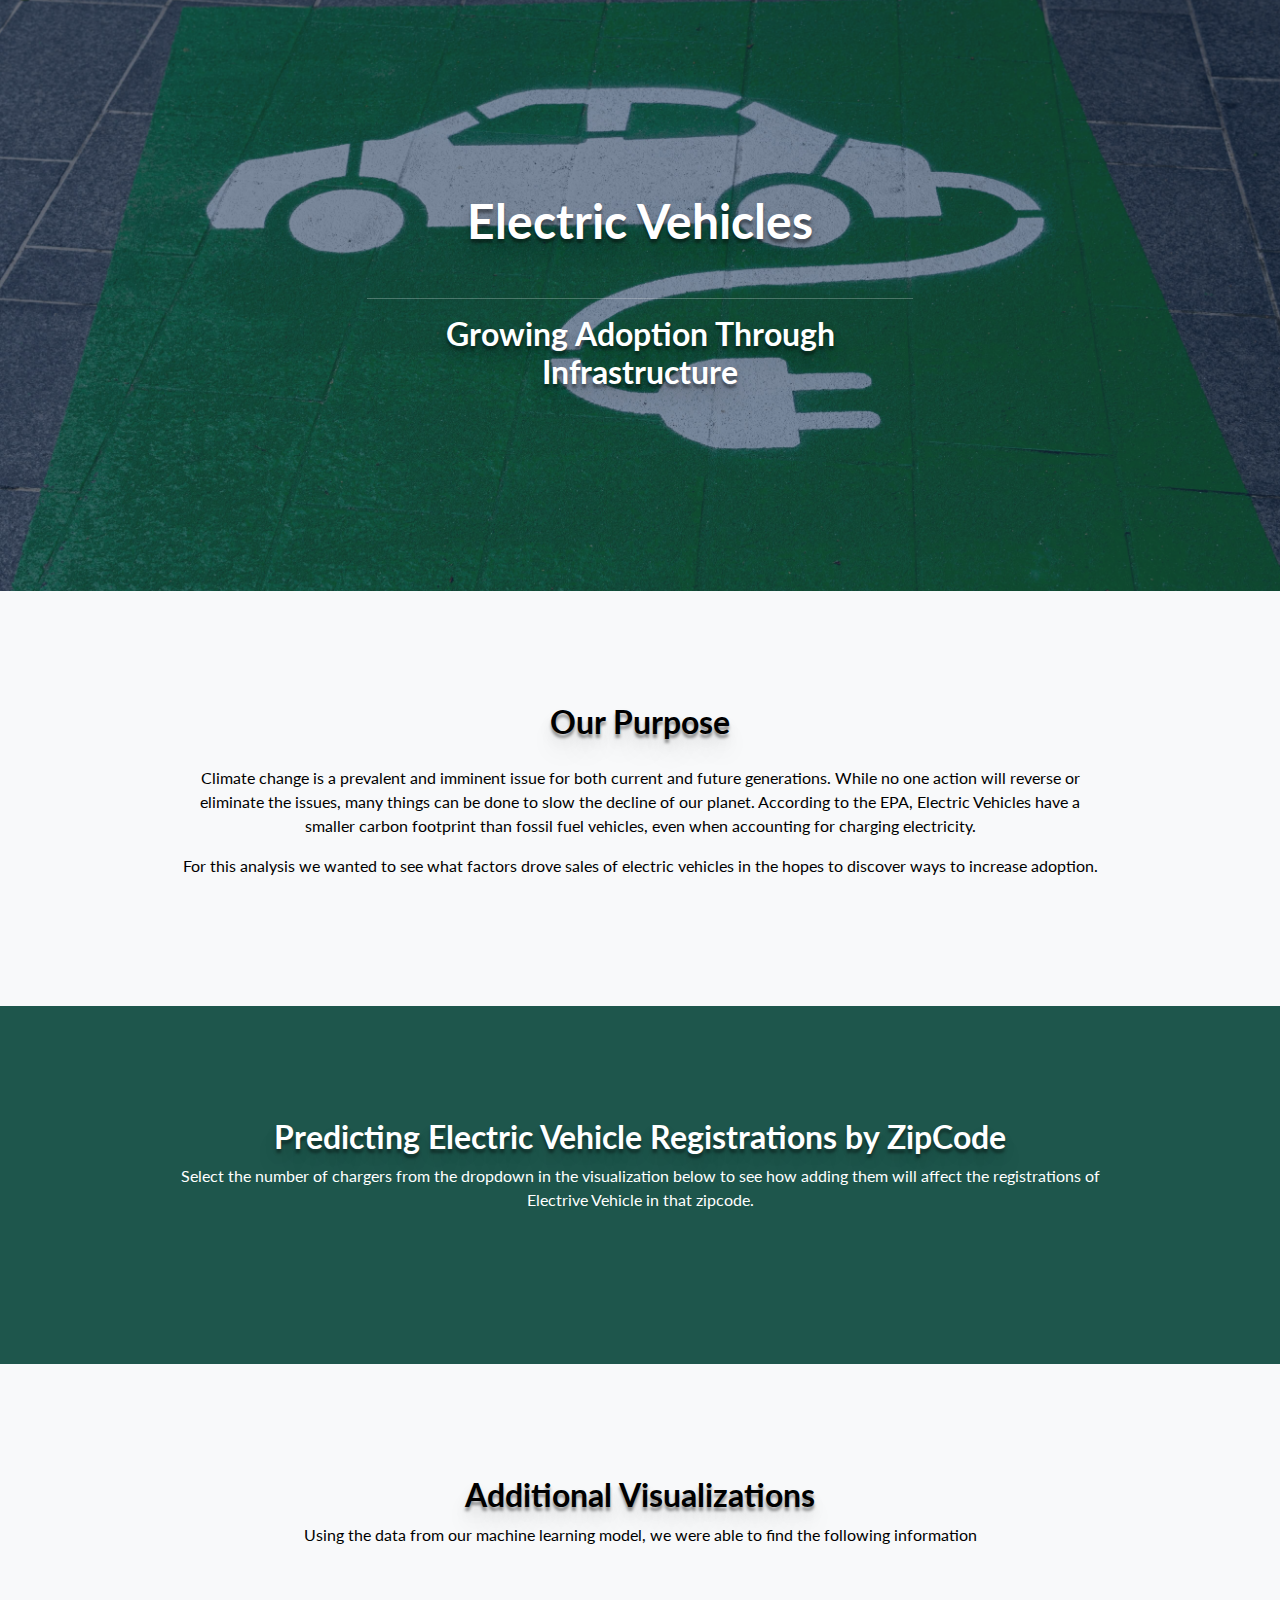
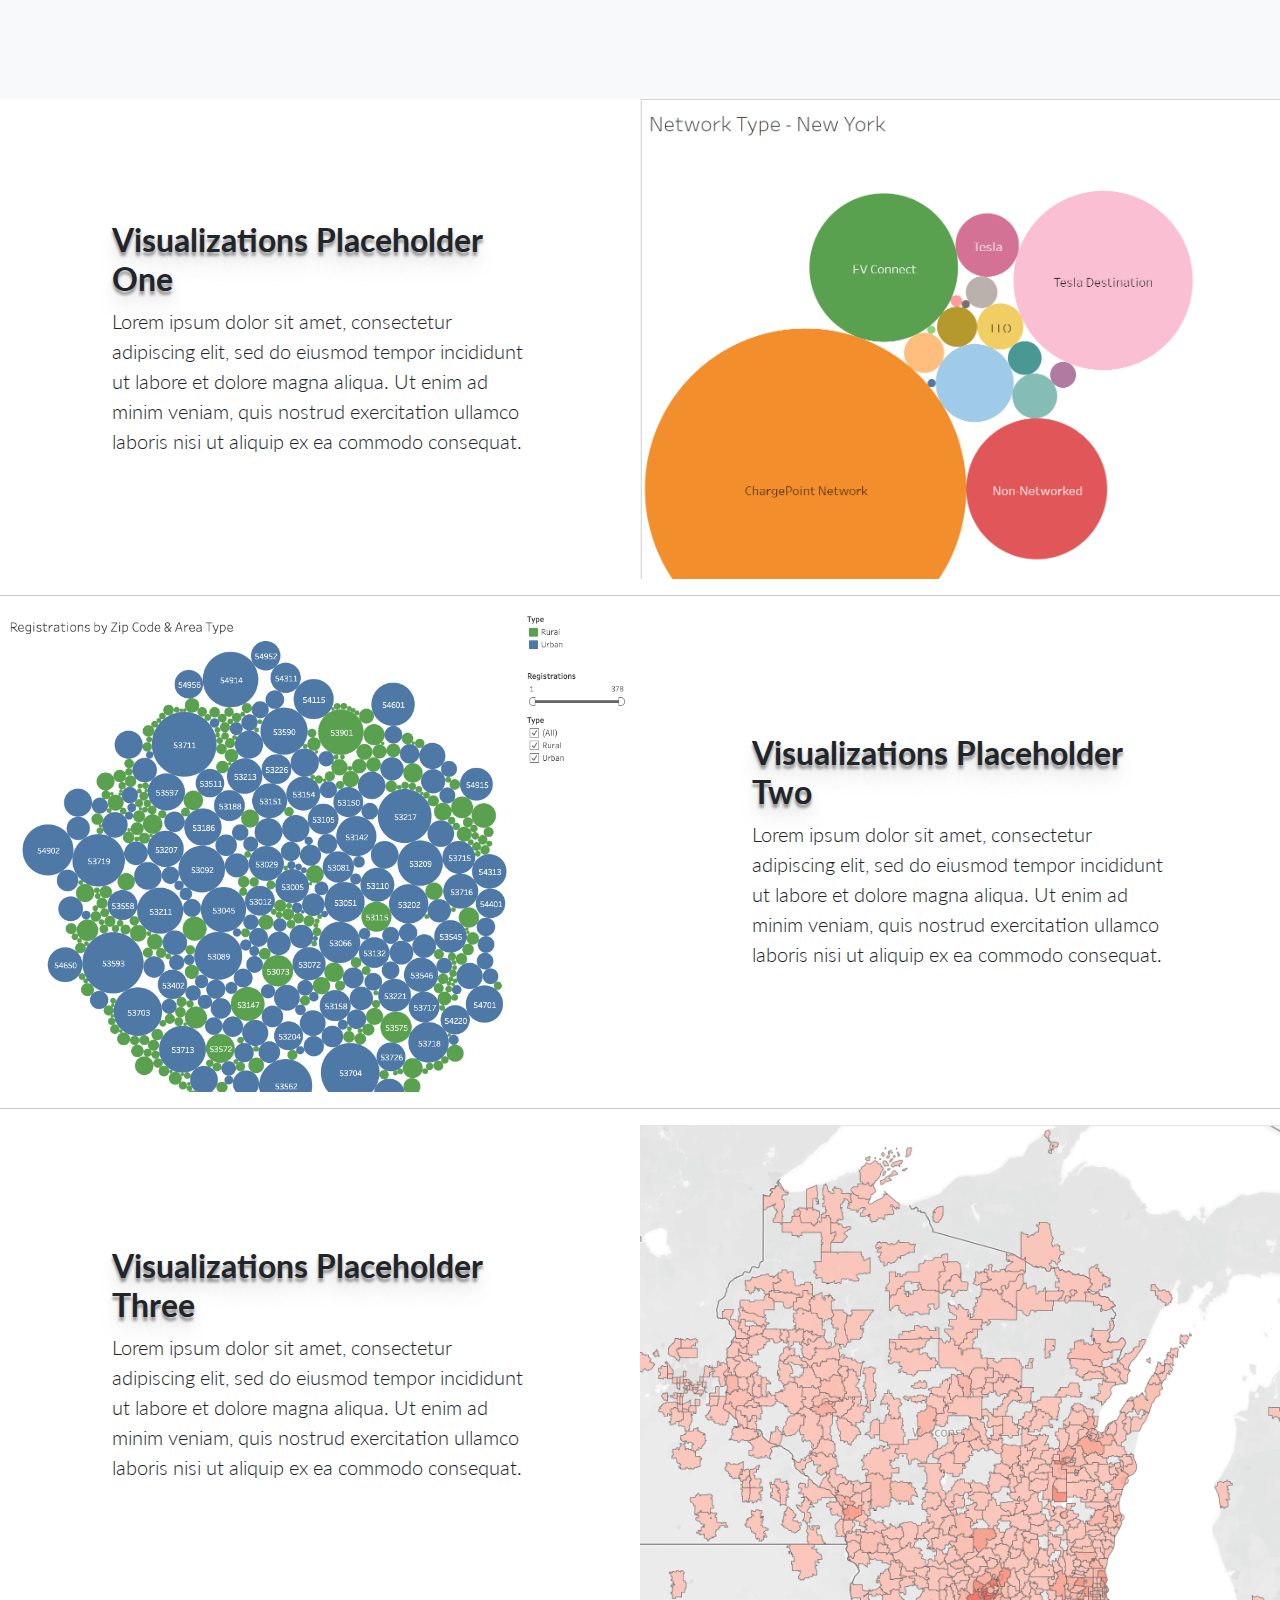
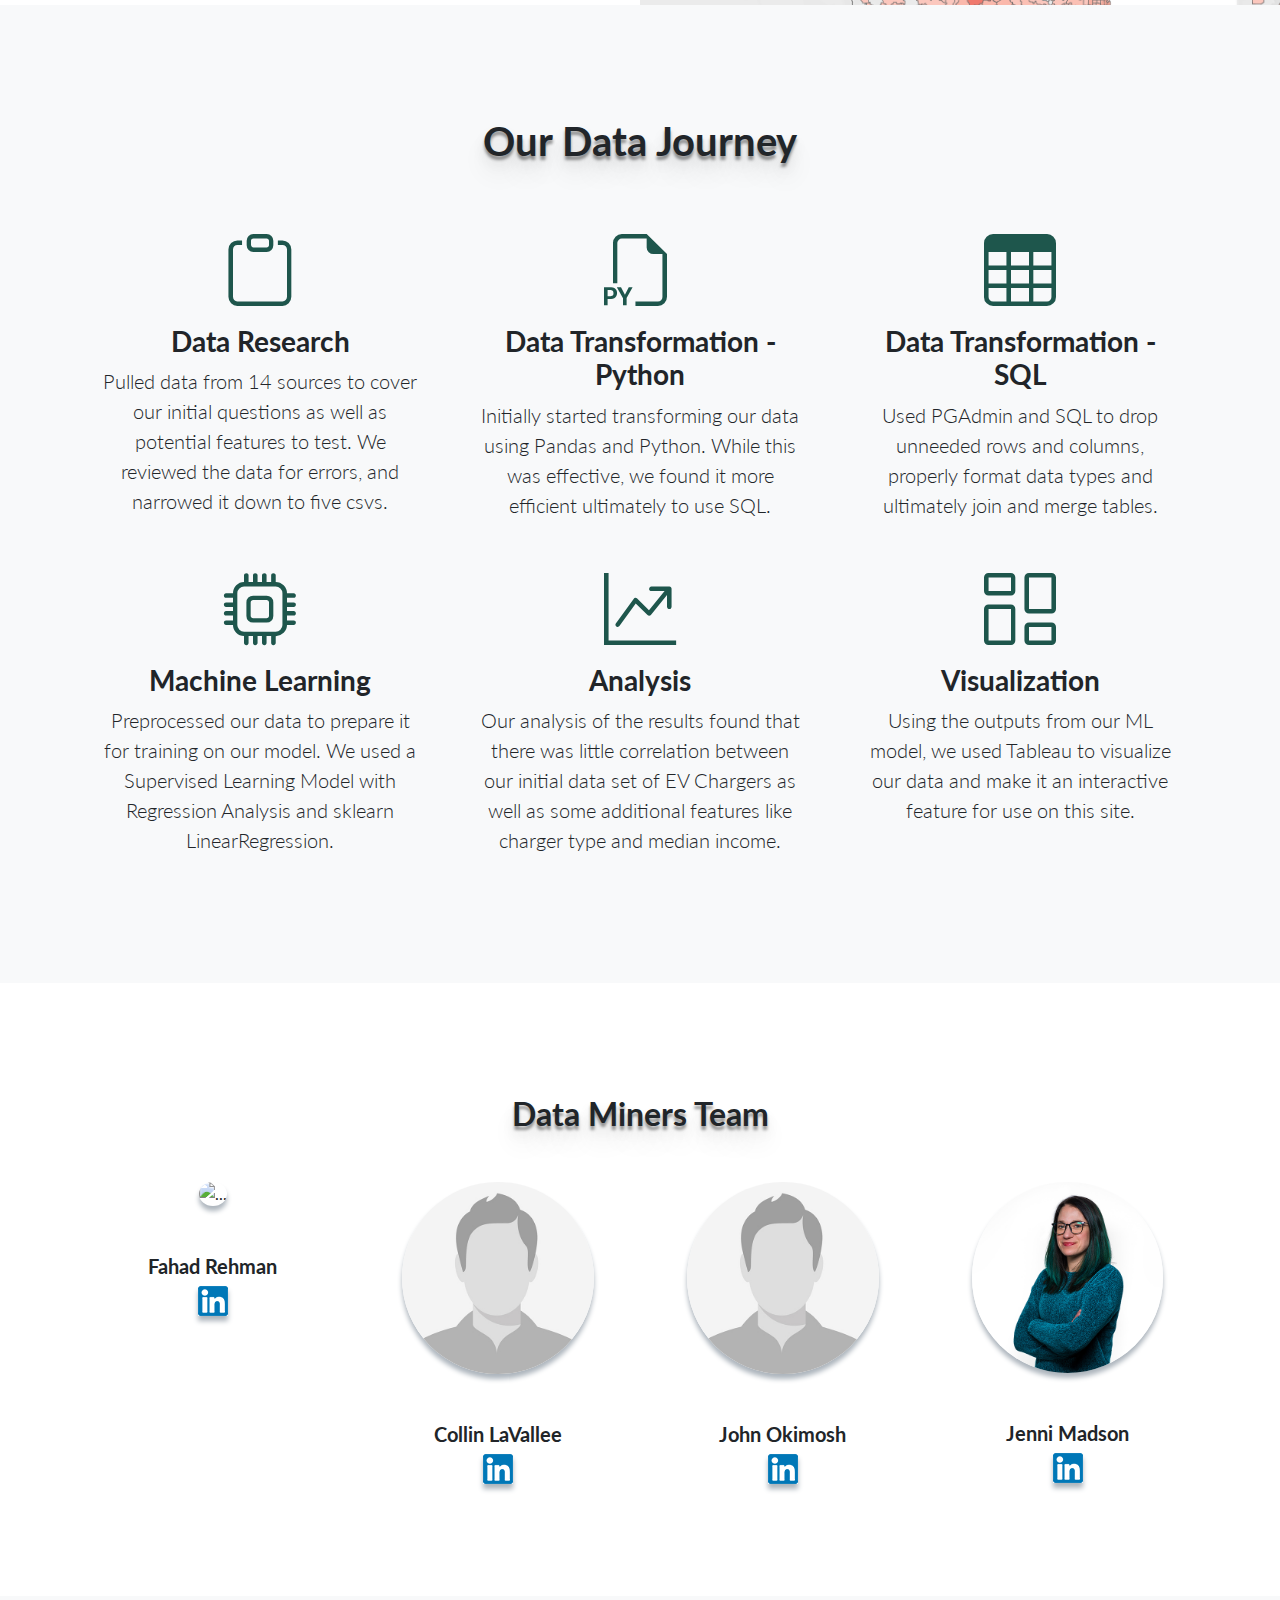
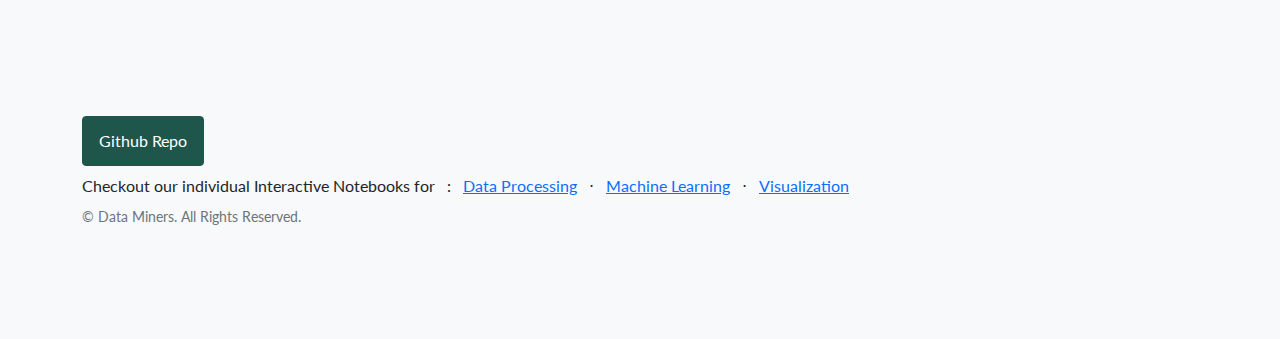
==== commit 2d70c5c6: "Updates to site & README" ====
--- a/index.html
+++ b/index.html
@@ -163,31 +163,31 @@
                 <div class="row">
                     <div class="col-lg-3">
                         <div class="testimonial-item mx-auto mb-5 mb-lg-0">
+                            <img class="img-fluid rounded-circle mb-5" src="assets/img/fahad.png" alt="..." />
+                            <h5>Fahad Rehman</h5>
+                            <p class="font-weight-light mb-0"><a href="https://www.linkedin.com/in/fahad-rehman-1aa50ab/" target="_blank"><img src="assets/linkedin.png">
+                            </a></p><br>
+                        </div>
+                    </div>
+                    <div class="col-lg-3">
+                        <div class="testimonial-item mx-auto mb-5 mb-lg-0">
                             <img class="img-fluid rounded-circle mb-5" src="assets/img/placeholder.png" alt="..." />
-                            <h5>Fahad Rehman</h5>
-                            <p class="font-weight-light mb-0"><a href="https://www.linkedin.com>" target="_blank"><img src="assets/linkedin.png">
-                            </a></p><br>
-                        </div>
-                    </div>
-                    <div class="col-lg-3">
-                        <div class="testimonial-item mx-auto mb-5 mb-lg-0">
-                            <img class="img-fluid rounded-circle mb-5" src="assets/img/placeholder.png" alt="..." />
-                            <h5>Collin LeVallee</h5>
-                            <p class="font-weight-light mb-0"><a href="https://www.linkedin.com>" target="_blank"><img src="assets/linkedin.png"></a>
+                            <h5>Collin LaVallee</h5>
+                            <p class="font-weight-light mb-0"><a href="https://www.linkedin.com" target="_blank"><img src="assets/linkedin.png"></a>
                         </div>
                     </div>
                     <div class="col-lg-3">
                         <div class="testimonial-item mx-auto mb-5 mb-lg-0">
                             <img class="img-fluid rounded-circle mb-5" src="assets/img/placeholder.png" alt="..." />
                             <h5>John Okimosh</h5>
-                            <p class="font-weight-light mb-0"><a href="https://www.linkedin.com>" target="_blank"><img src="assets/linkedin.png"></a>
+                            <p class="font-weight-light mb-0"><a href="https://www.linkedin.com" target="_blank"><img src="assets/linkedin.png"></a>
                         </div>
                     </div>
                     <div class="col-lg-3">
                         <div class="testimonial-item mx-auto mb-5 mb-lg-0">
                             <img class="img-fluid rounded-circle mb-5" src="assets/img/jenni_headshot.jpg" alt="..." />
                             <h5>Jenni Madson</h5>
-                            <p class="font-weight-light mb-0"><a href="https://www.linkedin.com/in/jennifermadson/>" target="_blank"><img src="assets/linkedin.png"></a>
+                            <p class="font-weight-light mb-0"><a href="https://www.linkedin.com/in/jennifermadson/" target="_blank"><img src="assets/linkedin.png"></a>
                         </div>
                     </div>
                 </div>
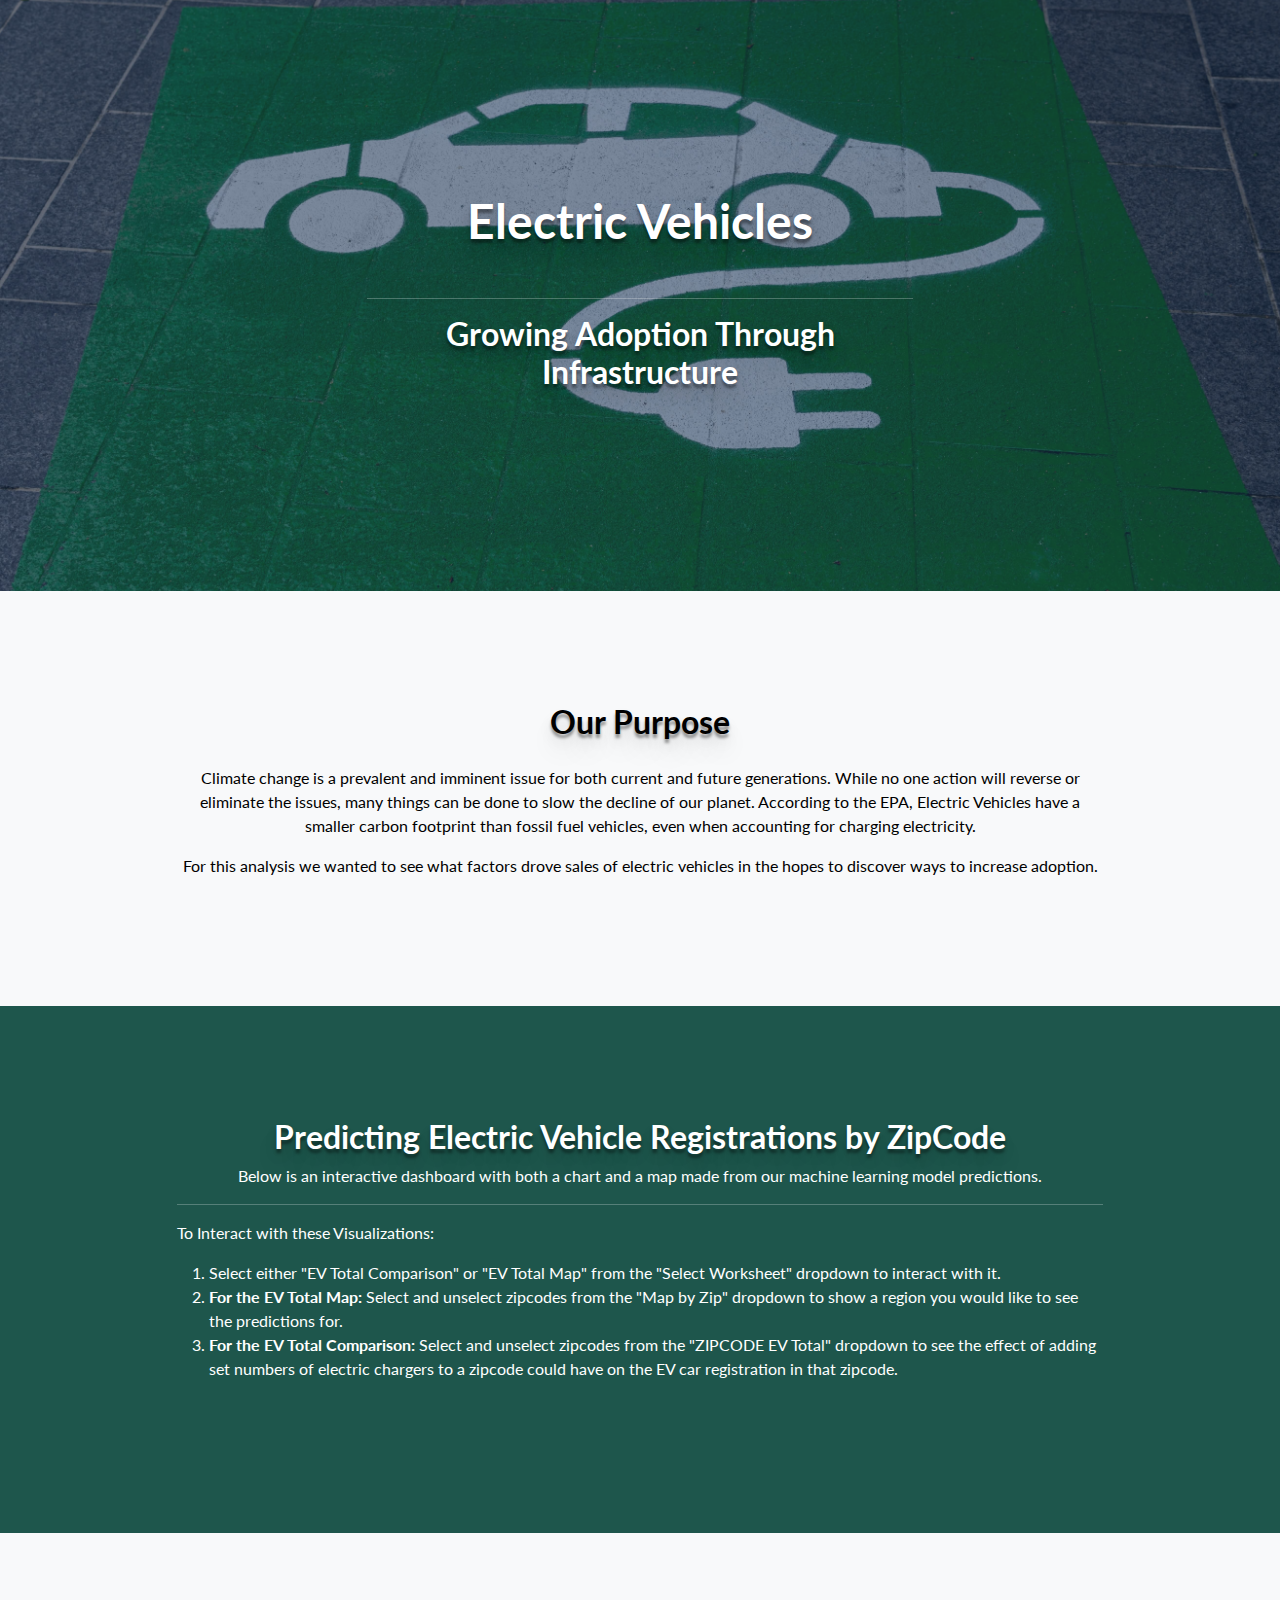
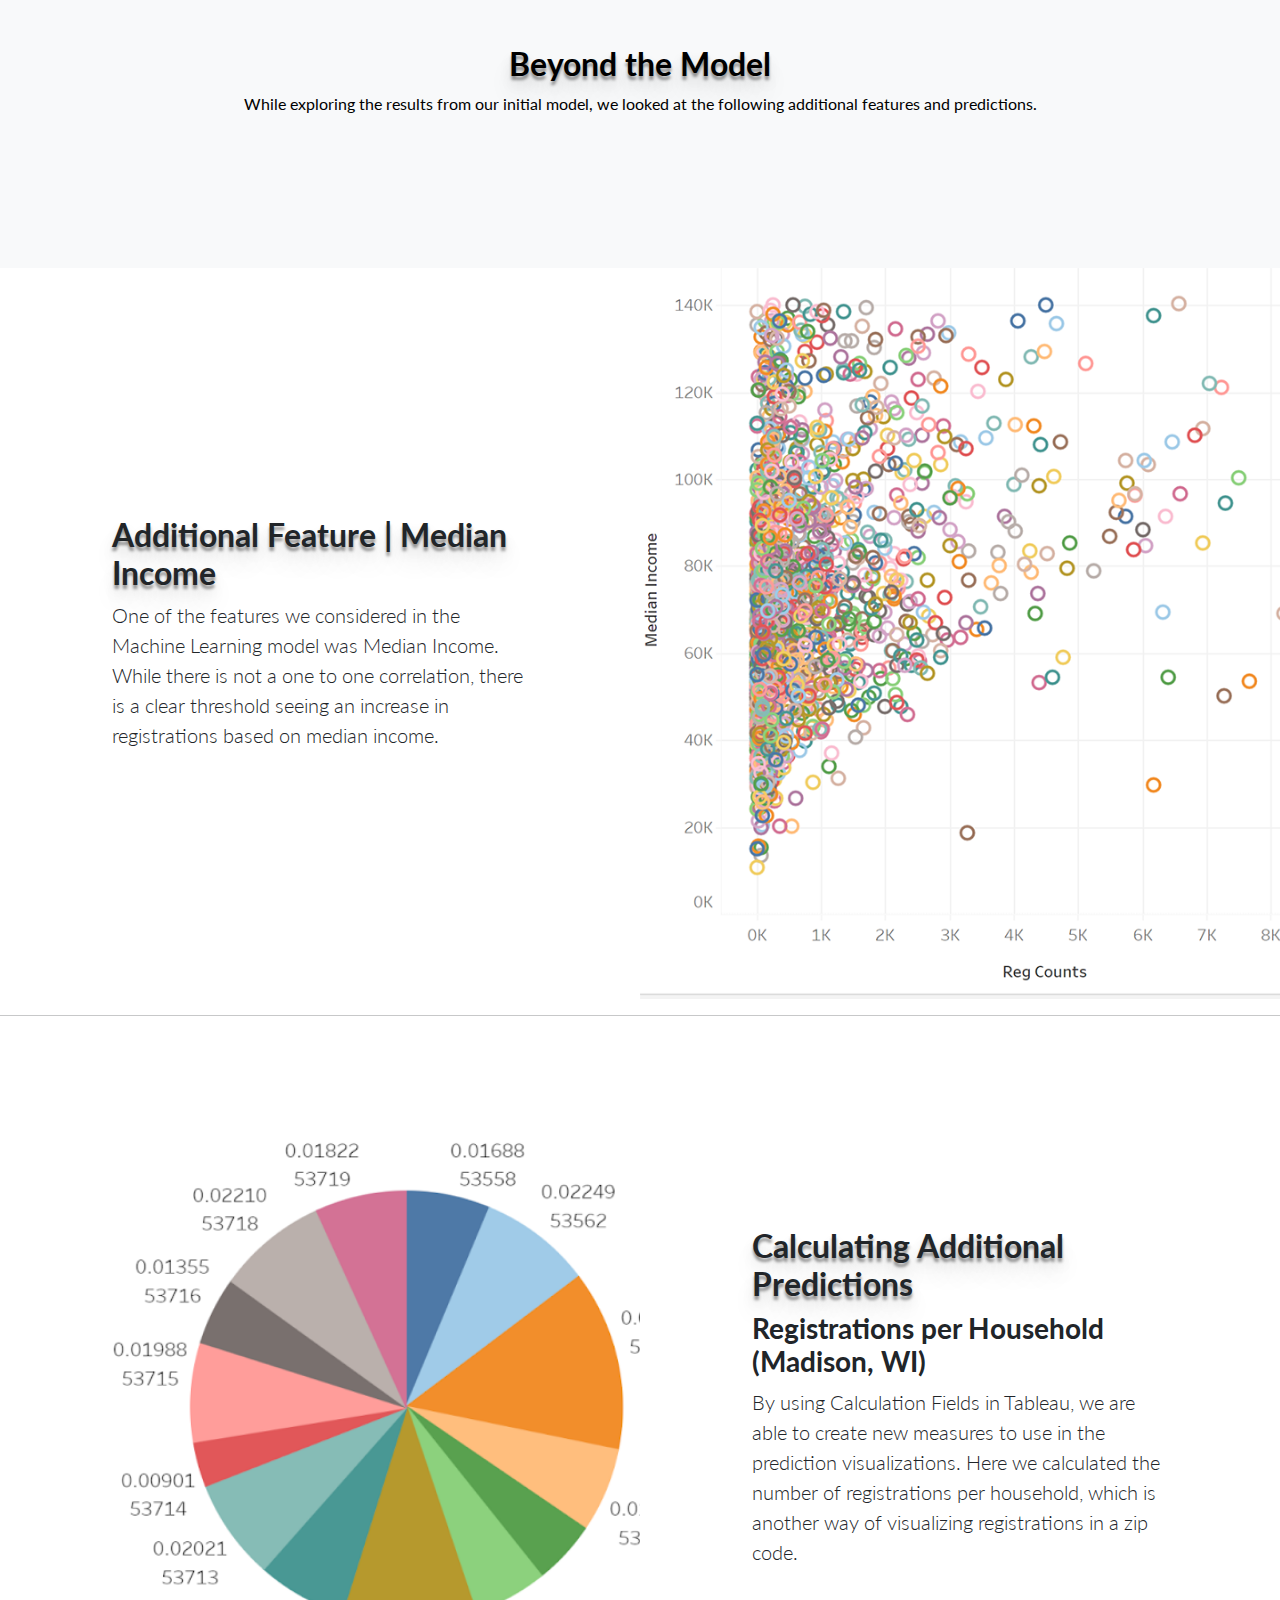
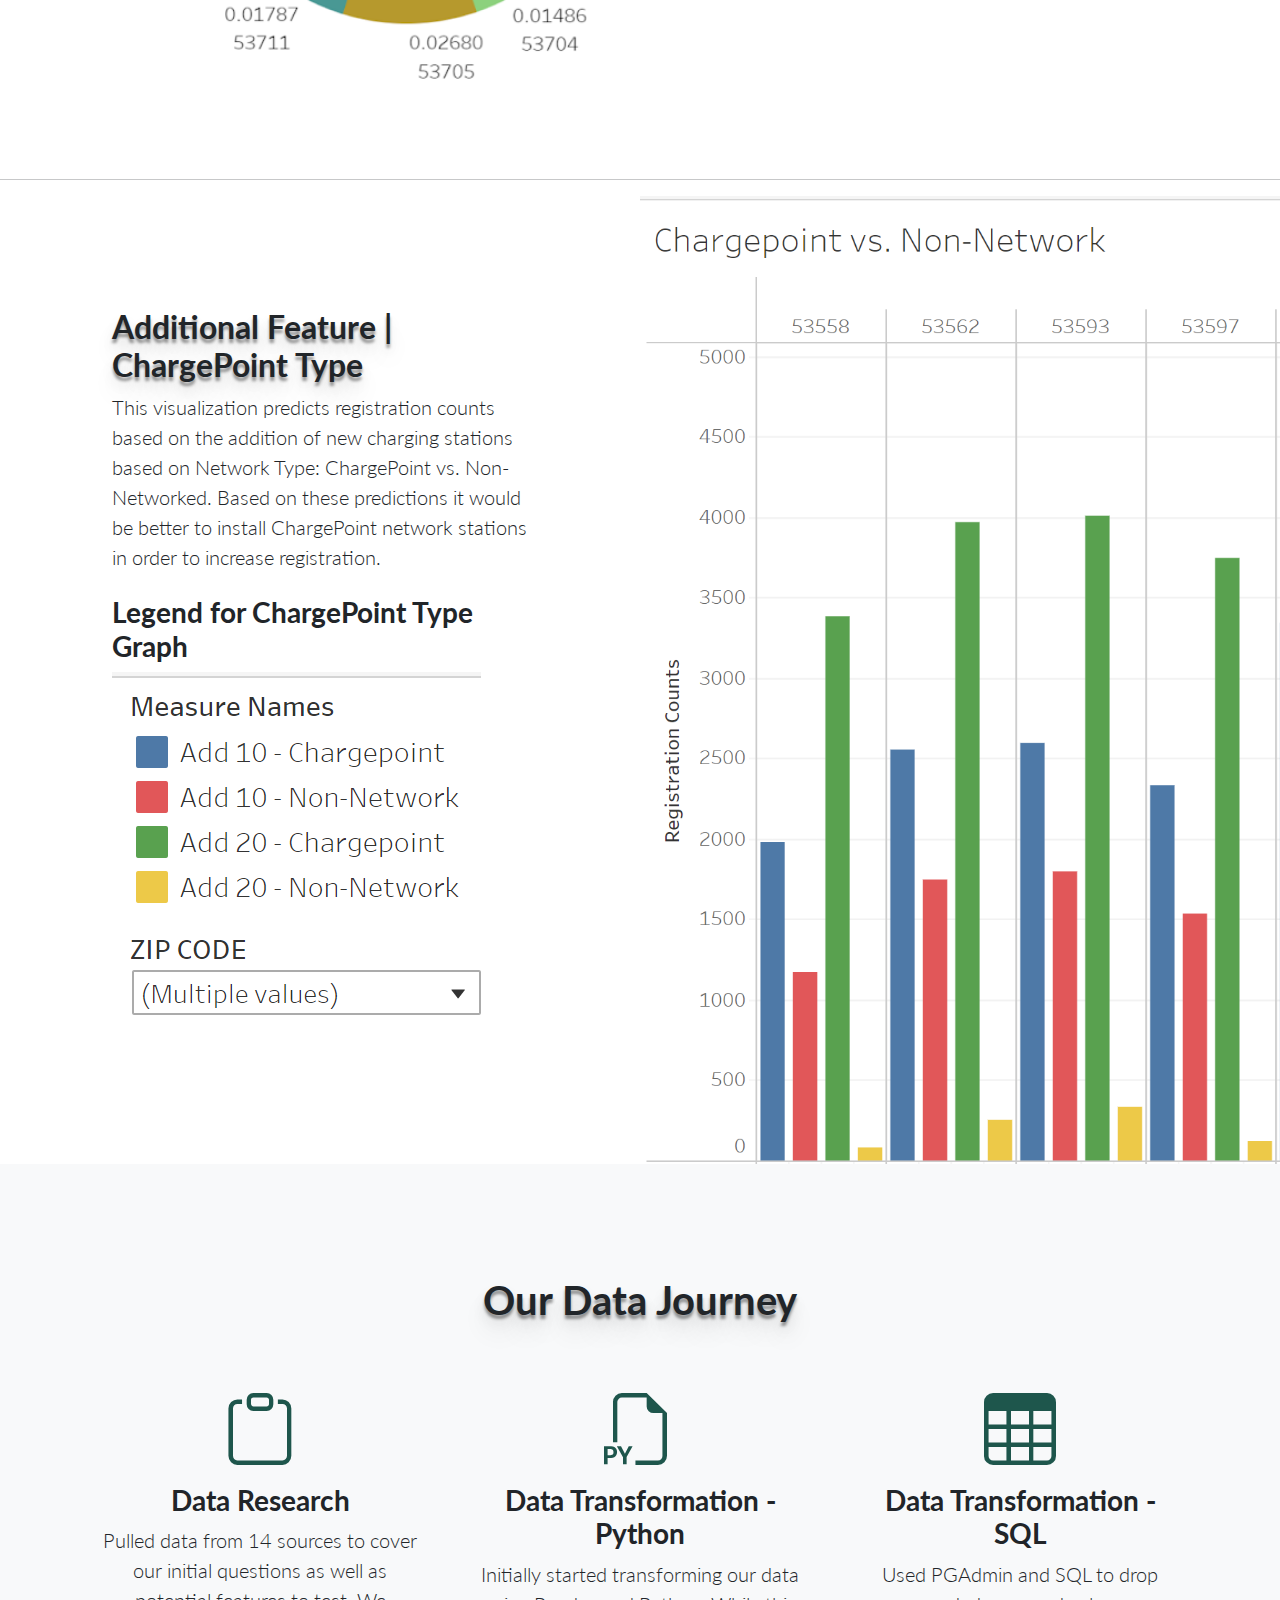
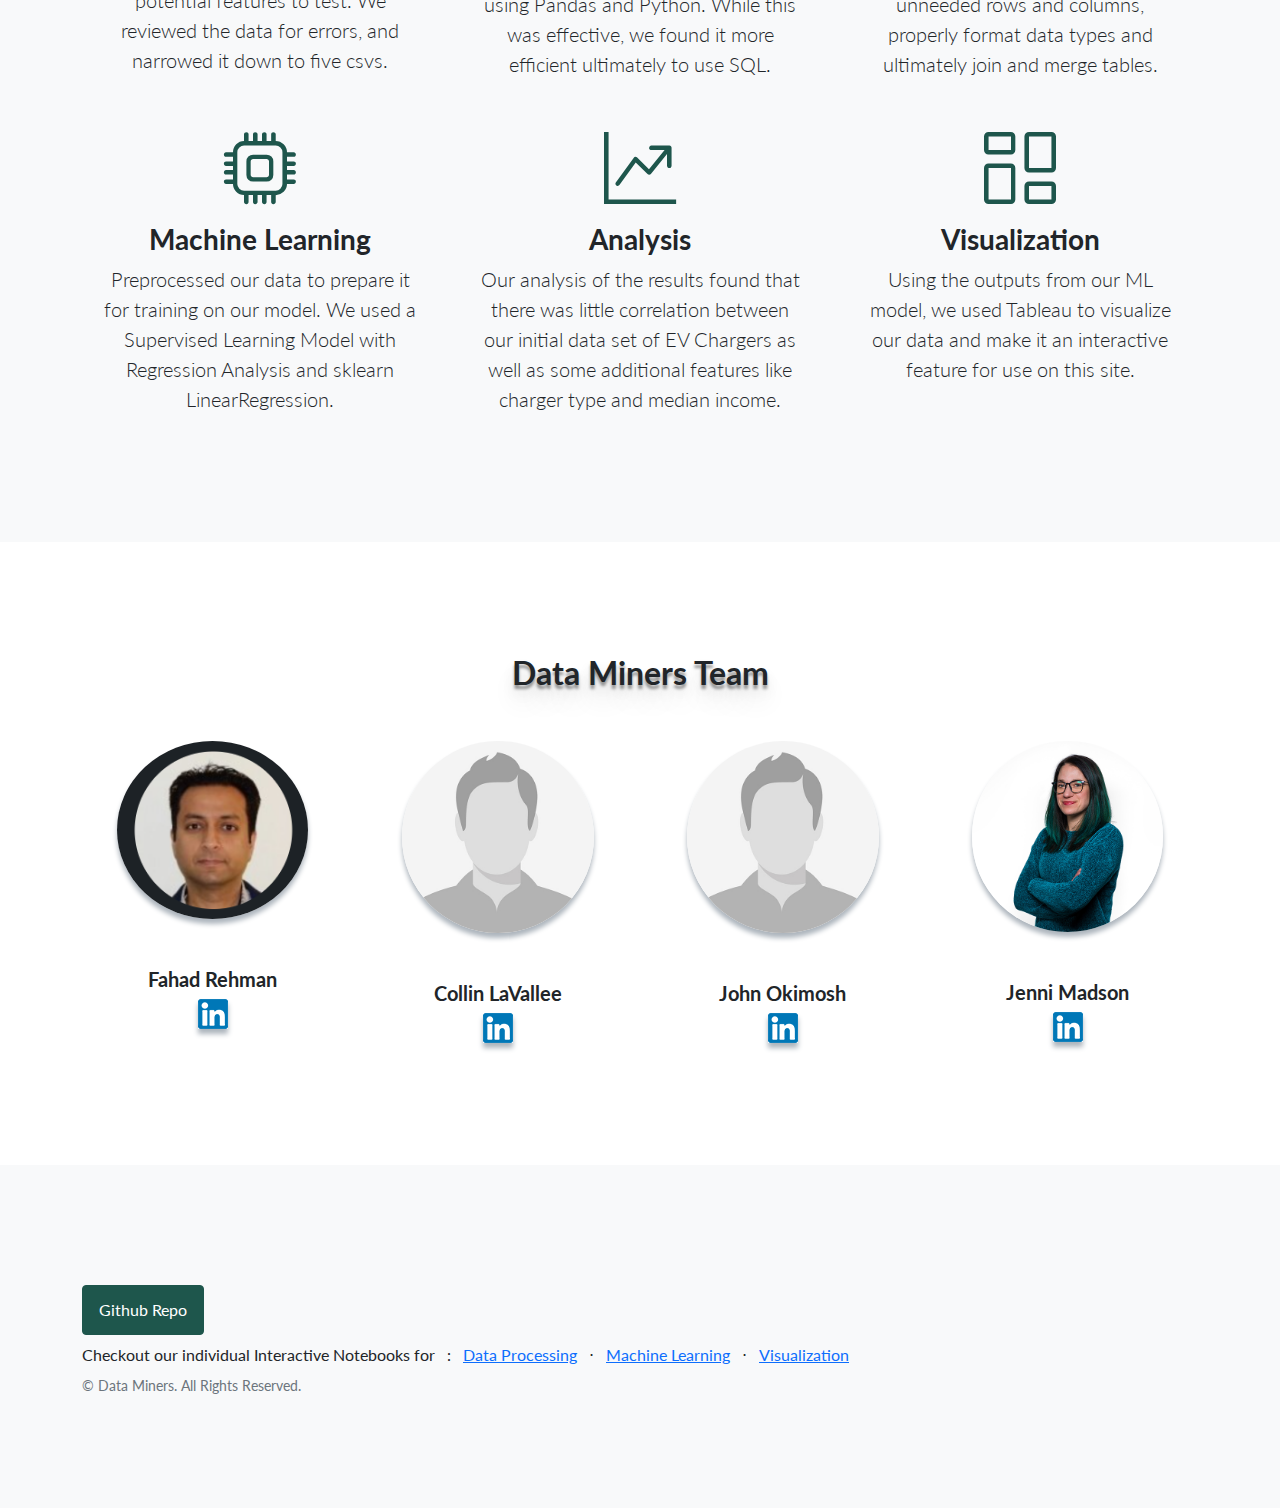
==== commit 2f360946: "Adding images, updating CSS & HTML" ====
--- a/index.html
+++ b/index.html
@@ -1,230 +1,307 @@
 <!DOCTYPE html>
 <html lang="en">
-    <head>
-        <meta charset="utf-8" />
-        <meta name="viewport" content="width=device-width, initial-scale=1, shrink-to-fit=no" />
-        <meta name="description" content="UW Extension Data Analytics Bootcamp Final Project" />
-        <meta name="author" content="Team Data Miners" />
-        <title>Electric Vehicles | Data Miners Final Project</title>
-        <!-- Favicon-->
-        <link rel="icon" type="image/x-icon" href="assets/favicon.ico" />
-        <!-- Bootstrap icons-->
-        <link href="https://cdn.jsdelivr.net/npm/bootstrap-icons@1.8.1/font/bootstrap-icons.css" rel="stylesheet" type="text/css" />
-        <!-- Google fonts-->
-        <link href="https://fonts.googleapis.com/css?family=Lato:300,400,700,300italic,400italic,700italic" rel="stylesheet" type="text/css" />
-        <!-- Core theme CSS (includes Bootstrap)-->
-        <link href="css/styles.css" rel="stylesheet" />
-    </head>
-    <body>
-       
-        <!-- Masthead-->
-        <header class="masthead">
-            <div class="container position-relative">
-                <div class="row justify-content-center">
-                    <div class="col-xl-6">
-                        <div class="text-center text-white">
-                            <!-- Page heading-->
-                            <h1 class="mb-5">Electric Vehicles </h1> 
-                            <hr>
-                            <h2>Growing Adoption Through Infrastructure</h2>
-                            <!-- Signup form-->
+
+<head>
+    <meta charset="utf-8" />
+    <meta name="viewport" content="width=device-width, initial-scale=1, shrink-to-fit=no" />
+    <meta name="description" content="UW Extension Data Analytics Bootcamp Final Project" />
+    <meta name="author" content="Team Data Miners" />
+    <title>Electric Vehicles | Data Miners Final Project</title>
+    <!-- Favicon-->
+    <link rel="icon" type="image/x-icon" href="assets/favicon.ico" />
+    <!-- Bootstrap icons-->
+    <link href="https://cdn.jsdelivr.net/npm/bootstrap-icons@1.8.1/font/bootstrap-icons.css" rel="stylesheet"
+        type="text/css" />
+    <!-- Google fonts-->
+    <link href="https://fonts.googleapis.com/css?family=Lato:300,400,700,300italic,400italic,700italic" rel="stylesheet"
+        type="text/css" />
+    <!-- Core theme CSS (includes Bootstrap)-->
+    <link href="css/styles.css" rel="stylesheet" />
+</head>
+
+<body>
+
+    <!-- Masthead-->
+    <header class="masthead">
+        <div class="container position-relative">
+            <div class="row justify-content-center">
+                <div class="col-xl-6">
+                    <div class="text-center text-white">
+                        <!-- Page heading-->
+                        <h1 class="mb-5">Electric Vehicles </h1>
+                        <hr>
+                        <h2>Growing Adoption Through Infrastructure</h2>
+                        <!-- Signup form-->
+                    </div>
+                </div>
+            </div>
+        </div>
+    </header>
+
+    <!-- Call to Action-->
+    <section class="call-to-action bg-light text-black text-center" id="signup">
+        <div class="container position-relative">
+            <div class="row justify-content-center">
+                <div class="col-xl-10">
+                    <h2 class="mb-4">Our Purpose</h2>
+                    <p>Climate change is a prevalent and imminent issue for both current and future generations. While
+                        no one action will reverse or eliminate the issues, many things can be done to slow the decline
+                        of our planet. According to the EPA, Electric Vehicles have a smaller carbon footprint than
+                        fossil fuel vehicles, even when accounting for charging electricity.</p>
+                    <p>For this analysis we wanted to see what factors drove sales of electric vehicles in the hopes to
+                        discover ways to increase adoption.</p>
+
+                </div>
+            </div>
+        </div>
+    </section>
+
+    <!-- Main Visualization -->
+    <section class="predictions text-white text-center" id="signup">
+        <div class="container position-relative">
+            <div class="row justify-content-center">
+                <div class="col-xl-10">
+                    <h2>Predicting Electric Vehicle Registrations by ZipCode</h2>
+                    <p>Below is an interactive dashboard with both a chart and a map made from our machine learning model predictions.</p>
+                    <hr>
+                    <p style="text-align: left;">To Interact with these Visualizations:</p>
+                    <ol style="text-align: left;">
+                        <li>Select either "EV Total Comparison" or "EV Total Map" from the "Select Worksheet" dropdown to interact with it.
+                        </li>
+                        <li><strong>For the EV Total Map:</strong> Select and unselect zipcodes from the "Map by Zip" dropdown to show a region you would like to see the predictions for. 
+                        </li>
+                        <li><strong>For the EV Total Comparison:</strong> Select and unselect zipcodes from the "ZIPCODE EV Total" dropdown to see the effect of adding set numbers of electric chargers to a zipcode could have on the EV car registration in that zipcode.
+                        </li>
+
+                    </ol>    
+                    <br>
+                </div>
+            </div>
+            <div class="row justify-content-center">
+                <div class="col-md-12">
+                    <div class='tableauPlaceholder' id='viz1646007632013' style='position: relative'><object
+                            class='tableauViz' style='display:none;'>
+                            <param name='host_url' value='https%3A%2F%2Fpublic.tableau.com%2F' />
+                            <param name='embed_code_version' value='3' />
+                            <param name='site_root' value='' />
+                            <param name='name' value='EVRegistrationPredictions1&#47;EVPredictionsDashboard' />
+                            <param name='tabs' value='no' />
+                            <param name='toolbar' value='yes' />
+                            <param name='animate_transition' value='yes' />
+                            <param name='display_static_image' value='yes' />
+                            <param name='display_spinner' value='yes' />
+                            <param name='display_overlay' value='yes' />
+                            <param name='display_count' value='yes' />
+                            <param name='language' value='en-US' />
+                        </object></div>
+                    <script
+                        type='text/javascript'>                    var divElement = document.getElementById('viz1646007632013'); var vizElement = divElement.getElementsByTagName('object')[0]; if (divElement.offsetWidth > 800) { vizElement.style.width = '1000px'; vizElement.style.height = '827px'; } else if (divElement.offsetWidth > 500) { vizElement.style.width = '1000px'; vizElement.style.height = '827px'; } else { vizElement.style.width = '100%'; vizElement.style.height = '877px'; } var scriptElement = document.createElement('script'); scriptElement.src = 'https://public.tableau.com/javascripts/api/viz_v1.js'; vizElement.parentNode.insertBefore(scriptElement, vizElement);                </script>
+
+                </div>
+    </section>
+
+
+    <!-- Additional Visualizations -->
+    <section class="call-to-action bg-light text-black text-center" id="signup">
+        <div class="container position-relative">
+            <div class="row justify-content-center">
+                <div class="col-md-12">
+                    <h2>Beyond the Model</h2>
+                    <p>While exploring the results from our initial model, we looked at the following additional features and predictions. 
+                    </p><br>
+                </div>
+            </div>
+        </div>
+    </section>
+
+    <!-- Image Showcases-->
+    <section class="showcase">
+        <div class="container-fluid p-0">
+            <div class="row g-0">
+                <div class="col-lg-6 order-lg-2 text-white showcase-img"
+                    style="background-image: url('assets/img/sm_inc.png'); min-height: 731px;"></div>
+                <div class="col-lg-6 order-lg-1 my-auto showcase-text">
+                    <h2>Additional Feature | Median Income</h2>
+                    <p class="lead mb-0">One of the features we considered in the Machine Learning model was Median
+                        Income. While there is not a one to one correlation, there is a clear threshold seeing an
+                        increase in registrations based on median income.</p>
+                </div>
+            </div>
+            <hr>
+            <div class="row g-0">
+                <div class="col-lg-6 text-white showcase-img" style="background-image: url('assets/img/regperhouse.png'); min-height: 731px;"></div>
+              
+                <div class="col-lg-6 my-auto showcase-text">
+                    <h2>Calculating Additional Predictions</h2>
+                    <h3>Registrations per Household (Madison, WI)</h3>
+                    <p class="lead mb-0">By using Calculation Fields in Tableau, we are able to create new measures to
+                        use in the prediction visualizations. Here we calculated the number of registrations per
+                        household, which is another way of visualizing registrations in a zip code.</p>
+                </div>
+            </div>
+            <hr>
+            <div class="row g-0">
+                <div class="col-lg-6 order-lg-2 text-white showcase-img"
+                    style="background-image: url('assets/img/chargpoint_nonnetwork.PNG'); min-height: 731px;"></div>
+                <div class="col-lg-6 order-lg-1 my-auto showcase-text">
+                    <h2>Additional Feature | ChargePoint Type</h2>
+                    <p class="lead mb-0">This visualization predicts registration counts based on the addition of new charging stations based on Network Type:  
+                        ChargePoint vs. Non-Networked.  Based on these predictions it would be better to install ChargePoint network stations in order to increase registration.</p><br>
+                        <h3>Legend for ChargePoint Type Graph</h3>
+                        <img src='assets/img/labels.png'>
+                </div>
+            </div>
+        </div>
+    </section>
+
+    <!-- Process-->
+    <section class="features-icons bg-light text-center">
+        <div class="container">
+            <div class="row mb-3">
+                <h1 class="mb-5">Our Data Journey</h1>
+                <div class="col-lg-4">
+                    <div class="features-icons-item mx-auto mb-5 mb-lg-0 mb-lg-3">
+                        <div class="features-icons-icon d-flex"><i class="bi-clipboard m-auto text-primary myGreen"></i>
                         </div>
-                    </div>
-                </div>
-            </div>
-        </header>
-
-         <!-- Call to Action-->
-         <section class="call-to-action bg-light text-black text-center" id="signup">
-            <div class="container position-relative">
-                <div class="row justify-content-center">
-                    <div class="col-xl-10">
-                        <h2 class="mb-4">Our Purpose</h2>
-                        <p>Climate change is a prevalent and imminent issue for both current and future generations. While no one action will reverse or eliminate the issues, many things can be done to slow the decline of our planet. According to the EPA, Electric Vehicles have a smaller carbon footprint than fossil fuel vehicles, even when accounting for charging electricity.</p>
-                        <p>For this analysis we wanted to see what factors drove sales of electric vehicles in the hopes to discover ways to increase adoption.</p>
-    
-                    </div>
-                </div>
-            </div>
-        </section>
-
- <!-- Main Visualization -->
-        <section class="predictions text-white text-center" id="signup">
-            <div class="container position-relative">
-                <div class="row justify-content-center">
-                    <div class="col-xl-10">
-                        <h2>Predicting Electric Vehicle Registrations by ZipCode</h2>
-                         <p>Select the number of chargers from the dropdown in the visualization below to see how adding them will affect the registrations of Electrive Vehicle in that zipcode.</p><br>
-                    </div>
-                </div>   
-                <div class="row">
-                    <div class="col-md-12">
-                        <div class='tableauPlaceholder' id='viz1645678940111' style='position: relative'><object class='tableauViz'  style='display:none;'><param name='host_url' value='https%3A%2F%2Fpublic.tableau.com%2F' /> <param name='embed_code_version' value='3' /> <param name='site_root' value='' /><param name='name' value='ElectricVehicleRegistrationData&#47;RegistrationsbyZipMap' /><param name='tabs' value='yes' /><param name='toolbar' value='yes' /><param name='animate_transition' value='yes' /><param name='display_static_image' value='yes' /><param name='display_spinner' value='yes' /><param name='display_overlay' value='yes' /><param name='display_count' value='yes' /><param name='language' value='en-US' /></object></div>                <script type='text/javascript'>                    var divElement = document.getElementById('viz1645678940111');                    var vizElement = divElement.getElementsByTagName('object')[0];                    vizElement.style.width='100%';vizElement.style.height=(divElement.offsetWidth*0.75)+'px';                    var scriptElement = document.createElement('script');                    scriptElement.src = 'https://public.tableau.com/javascripts/api/viz_v1.js';                    vizElement.parentNode.insertBefore(scriptElement, vizElement);                </script>
-            </div>
-        </section>
-
-
-<!-- Additional Visualizations -->
-        <section class="call-to-action bg-light text-black text-center" id="signup">
-            <div class="container position-relative">    
-                <div class="row justify-content-center">
-                    <div class="col-md-12">
-                        <h2>Additional Visualizations</h2>
-                        <p>Using the data from our machine learning model, we were able to find the following information</p><br>
-                    </div>   
-                </div> 
-            </div>       
-        </section>
-
-        <!-- Image Showcases-->
-        <section class="showcase">
-            <div class="container-fluid p-0">
-                <div class="row g-0">
-                    <div class="col-lg-6 order-lg-2 text-white showcase-img" style="background-image: url('assets/img/ny_network.PNG')"></div>
-                    <div class="col-lg-6 order-lg-1 my-auto showcase-text">
-                        <h2>Visualizations Placeholder One</h2>
-                        <p class="lead mb-0">Lorem ipsum dolor sit amet, consectetur adipiscing elit, sed do eiusmod tempor incididunt ut labore et dolore magna aliqua. Ut enim ad minim veniam, quis nostrud exercitation ullamco laboris nisi ut aliquip ex ea commodo consequat.</p>
-                    </div>
-                </div><hr>
-                <div class="row g-0">
-                    <div class="col-lg-6 text-white showcase-img" style="background-image: url('assets/img/reg_zip_type_wi.png')"></div>
-                    <div class="col-lg-6 my-auto showcase-text">
-                        <h2>Visualizations Placeholder Two</h2>
-                        <p class="lead mb-0">Lorem ipsum dolor sit amet, consectetur adipiscing elit, sed do eiusmod tempor incididunt ut labore et dolore magna aliqua. Ut enim ad minim veniam, quis nostrud exercitation ullamco laboris nisi ut aliquip ex ea commodo consequat.</p>
-                    </div>
-                </div><hr>
-                <div class="row g-0">
-                    <div class="col-lg-6 order-lg-2 text-white showcase-img" style="background-image: url('assets/img/wi_reg.PNG')"></div>
-                    <div class="col-lg-6 order-lg-1 my-auto showcase-text">
-                        <h2>Visualizations Placeholder Three</h2>
-                        <p class="lead mb-0">Lorem ipsum dolor sit amet, consectetur adipiscing elit, sed do eiusmod tempor incididunt ut labore et dolore magna aliqua. Ut enim ad minim veniam, quis nostrud exercitation ullamco laboris nisi ut aliquip ex ea commodo consequat.</p>
-                    </div>
-                </div>
-            </div>
-        </section>
-
-          <!-- Process-->
-          <section class="features-icons bg-light text-center">
-            <div class="container">
-                <div class="row mb-3">  <h1 class="mb-5">Our Data Journey</h1>
-                    <div class="col-lg-4">
-                        <div class="features-icons-item mx-auto mb-5 mb-lg-0 mb-lg-3">
-                            <div class="features-icons-icon d-flex"><i class="bi-clipboard m-auto text-primary myGreen"></i></div>
-                            <h3>Data Research</h3>
-                            <p class="lead mb-0">Pulled data from 14 sources to cover our initial questions as well as potential features to test. We reviewed the data for errors, and narrowed it down to five csvs. </p>
+                        <h3>Data Research</h3>
+                        <p class="lead mb-0">Pulled data from 14 sources to cover our initial questions as well as
+                            potential features to test. We reviewed the data for errors, and narrowed it down to five
+                            csvs. </p>
+                    </div>
+                </div>
+                <div class="col-lg-4">
+                    <div class="features-icons-item mx-auto mb-5 mb-lg-0 mb-lg-3">
+                        <div class="features-icons-icon d-flex"><i
+                                class="bi-filetype-py m-auto text-primary myGreen"></i></div>
+                        <h3>Data Transformation - Python</h3>
+                        <p class="lead mb-0">Initially started transforming our data using Pandas and Python. While this
+                            was effective, we found it more efficient ultimately to use SQL. </p>
+                    </div>
+                </div>
+                <div class="col-lg-4">
+                    <div class="features-icons-item mx-auto mb-0 mb-lg-3">
+                        <div class="features-icons-icon d-flex"><i class="bi-table m-auto text-primary myGreen"></i>
                         </div>
-                    </div>
-                    <div class="col-lg-4">
-                        <div class="features-icons-item mx-auto mb-5 mb-lg-0 mb-lg-3">
-                            <div class="features-icons-icon d-flex"><i class="bi-filetype-py m-auto text-primary myGreen"></i></div>
-                            <h3>Data Transformation - Python</h3>
-                            <p class="lead mb-0">Initially started transforming our data using Pandas and Python. While this was effective, we found it more efficient ultimately to use SQL. </p>
-                        </div>
-                    </div>
-                    <div class="col-lg-4">
-                        <div class="features-icons-item mx-auto mb-0 mb-lg-3">
-                            <div class="features-icons-icon d-flex"><i class="bi-table m-auto text-primary myGreen"></i></div>
-                            <h3>Data Transformation - SQL</h3>
-                            <p class="lead mb-0">Used PGAdmin and SQL to drop unneeded rows and columns, properly format data types and ultimately join and merge tables.  </p>
-                        </div>
-                    </div>
-                </div>
-            </div>
-            <div class="container">
-                <div class="row">
-                    <div class="col-lg-4">
-                        <div class="features-icons-item mx-auto mb-5 mb-lg-0 mb-lg-3">
-                            <div class="features-icons-icon d-flex"><i class="bi-cpu m-auto text-primary myGreen"></i></div>
-                            <h3>Machine Learning</h3>
-                            <p class="lead mb-0">Preprocessed our data to prepare it for training on our model. We used a Supervised Learning Model with Regression Analysis and sklearn LinearRegression. </p>
-                        </div>
-                    </div>
-                    <div class="col-lg-4">
-                        <div class="features-icons-item mx-auto mb-5 mb-lg-0 mb-lg-3">
-                            <div class="features-icons-icon d-flex" ><i class="bi-graph-up-arrow m-auto text-primary myGreen"></i></div>
-                            <h3>Analysis</h3>
-                            <p class="lead mb-0">Our analysis of the results found that there was little correlation between our initial data set of EV Chargers as well as some additional features like charger type and median income.  </p>
-                        </div>
-                    </div>
-                    <div class="col-lg-4">
-                        <div class="features-icons-item mx-auto mb-0 mb-lg-3">
-                            <div class="features-icons-icon d-flex"><i class="bi-columns-gap m-auto text-primary myGreen"></i></div>
-                            <h3>Visualization</h3>
-                            <p class="lead mb-0">Using the outputs from our ML model, we used Tableau to visualize our data and make it an interactive feature for use on this site.  </p>
-                        </div>
-                    </div>
-                </div>
-            </div>
-        </section>
-        <!-- Team-->
-        <section class="testimonials text-center">
-            <div class="container">
-                <h2 class="mb-5">Data Miners Team</h2>
-                <div class="row">
-                    <div class="col-lg-3">
-                        <div class="testimonial-item mx-auto mb-5 mb-lg-0">
-                            <img class="img-fluid rounded-circle mb-5" src="assets/img/fahad.png" alt="..." />
-                            <h5>Fahad Rehman</h5>
-                            <p class="font-weight-light mb-0"><a href="https://www.linkedin.com/in/fahad-rehman-1aa50ab/" target="_blank"><img src="assets/linkedin.png">
+                        <h3>Data Transformation - SQL</h3>
+                        <p class="lead mb-0">Used PGAdmin and SQL to drop unneeded rows and columns, properly format
+                            data types and ultimately join and merge tables. </p>
+                    </div>
+                </div>
+            </div>
+        </div>
+        <div class="container">
+            <div class="row">
+                <div class="col-lg-4">
+                    <div class="features-icons-item mx-auto mb-5 mb-lg-0 mb-lg-3">
+                        <div class="features-icons-icon d-flex"><i class="bi-cpu m-auto text-primary myGreen"></i></div>
+                        <h3>Machine Learning</h3>
+                        <p class="lead mb-0">Preprocessed our data to prepare it for training on our model. We used a
+                            Supervised Learning Model with Regression Analysis and sklearn LinearRegression. </p>
+                    </div>
+                </div>
+                <div class="col-lg-4">
+                    <div class="features-icons-item mx-auto mb-5 mb-lg-0 mb-lg-3">
+                        <div class="features-icons-icon d-flex"><i
+                                class="bi-graph-up-arrow m-auto text-primary myGreen"></i></div>
+                        <h3>Analysis</h3>
+                        <p class="lead mb-0">Our analysis of the results found that there was little correlation between
+                            our initial data set of EV Chargers as well as some additional features like charger type
+                            and median income. </p>
+                    </div>
+                </div>
+                <div class="col-lg-4">
+                    <div class="features-icons-item mx-auto mb-0 mb-lg-3">
+                        <div class="features-icons-icon d-flex"><i
+                                class="bi-columns-gap m-auto text-primary myGreen"></i></div>
+                        <h3>Visualization</h3>
+                        <p class="lead mb-0">Using the outputs from our ML model, we used Tableau to visualize our data
+                            and make it an interactive feature for use on this site. </p>
+                    </div>
+                </div>
+            </div>
+        </div>
+    </section>
+    <!-- Team-->
+    <section class="testimonials text-center">
+        <div class="container">
+            <h2 class="mb-5">Data Miners Team</h2>
+            <div class="row">
+                <div class="col-lg-3">
+                    <div class="testimonial-item mx-auto mb-5 mb-lg-0">
+                        <img class="img-fluid rounded-circle mb-5" src="assets/img/fahad.png" alt="..." />
+                        <h5>Fahad Rehman</h5>
+                        <p class="font-weight-light mb-0"><a href="https://www.linkedin.com/in/fahad-rehman-1aa50ab/"
+                                target="_blank"><img src="assets/linkedin.png">
                             </a></p><br>
-                        </div>
-                    </div>
-                    <div class="col-lg-3">
-                        <div class="testimonial-item mx-auto mb-5 mb-lg-0">
-                            <img class="img-fluid rounded-circle mb-5" src="assets/img/placeholder.png" alt="..." />
-                            <h5>Collin LaVallee</h5>
-                            <p class="font-weight-light mb-0"><a href="https://www.linkedin.com" target="_blank"><img src="assets/linkedin.png"></a>
-                        </div>
-                    </div>
-                    <div class="col-lg-3">
-                        <div class="testimonial-item mx-auto mb-5 mb-lg-0">
-                            <img class="img-fluid rounded-circle mb-5" src="assets/img/placeholder.png" alt="..." />
-                            <h5>John Okimosh</h5>
-                            <p class="font-weight-light mb-0"><a href="https://www.linkedin.com" target="_blank"><img src="assets/linkedin.png"></a>
-                        </div>
-                    </div>
-                    <div class="col-lg-3">
-                        <div class="testimonial-item mx-auto mb-5 mb-lg-0">
-                            <img class="img-fluid rounded-circle mb-5" src="assets/img/jenni_headshot.jpg" alt="..." />
-                            <h5>Jenni Madson</h5>
-                            <p class="font-weight-light mb-0"><a href="https://www.linkedin.com/in/jennifermadson/" target="_blank"><img src="assets/linkedin.png"></a>
-                        </div>
-                    </div>
-                </div>
-            </div>
-        </section>
-              
-        
-        
-           
-        <!-- Footer-->
-        <footer class="footer bg-light">
-            <div class="container">
-                <div class="row">
-                    <nav class="navbar navbar-light bg-light static-top">
-                        <div class="col-lg-2 h-100 text-right text-lg-start my-auto"">
-                            <a class="btn btn-primary" href="https://github.com/jmmadson/data_miners" target="_blank">Github Repo</a>
-                        </div>
-                    </nav>
-                    <div class="col-lg-10 h-100 text-center text-lg-start my-auto">
-                        <ul class="list-inline mb-2">
-                            <li class="list-inline-item">Checkout our individual Interactive Notebooks for</li>
-                            <li class="list-inline-item">:</li>
-                            <li class="list-inline-item"><a href="https://github.com/jmmadson/data_miners/blob/main/transform_data.ipynb" target="_blank">Data Processing</a></li>
-                            <li class="list-inline-item">⋅</li>
-                            <li class="list-inline-item"><a href="https://github.com/jmmadson/data_miners/tree/main/ML_Model" target="_blank">Machine Learning</a></li>
-                            <li class="list-inline-item">⋅</li>
-                            <li class="list-inline-item"><a href="https://github.com/jmmadson/data_miners/tree/main/visualization" target="_blank">Visualization</a></li>
-                        </ul>
-                         <!-- Navigation-->
-     
-                        <p class="text-muted small mb-4 mb-lg-0">&copy; Data Miners. All Rights Reserved.</p>
-                    </div>
-                   
-                </div>
-            </div>
-     
-        </footer>
-       
-    </body>
-</html>
+                    </div>
+                </div>
+                <div class="col-lg-3">
+                    <div class="testimonial-item mx-auto mb-5 mb-lg-0">
+                        <img class="img-fluid rounded-circle mb-5" src="assets/img/placeholder.png" alt="..." />
+                        <h5>Collin LaVallee</h5>
+                        <p class="font-weight-light mb-0"><a href="www.linkedin.com/in/collin-lavallee-964089217"
+                                target="_blank"><img src="assets/linkedin.png"></a>
+                    </div>
+                </div>
+                <div class="col-lg-3">
+                    <div class="testimonial-item mx-auto mb-5 mb-lg-0">
+                        <img class="img-fluid rounded-circle mb-5" src="assets/img/placeholder.png" alt="..." />
+                        <h5>John Okimosh</h5>
+                        <p class="font-weight-light mb-0"><a href="https://www.linkedin.com/in/john-okimosh-04b123214/"
+                                target="_blank"><img src="assets/linkedin.png"></a>
+                    </div>
+                </div>
+                <div class="col-lg-3">
+                    <div class="testimonial-item mx-auto mb-5 mb-lg-0">
+                        <img class="img-fluid rounded-circle mb-5" src="assets/img/jenni_headshot.jpg" alt="..." />
+                        <h5>Jenni Madson</h5>
+                        <p class="font-weight-light mb-0"><a href="https://www.linkedin.com/in/jennifermadson/"
+                                target="_blank"><img src="assets/linkedin.png"></a>
+                    </div>
+                </div>
+            </div>
+        </div>
+    </section>
+
+
+
+
+    <!-- Footer-->
+    <footer class="footer bg-light">
+        <div class="container">
+            <div class="row">
+                <nav class="navbar navbar-light bg-light static-top">
+                    <div class="col-lg-2 h-100 text-right text-lg-start my-auto"">
+                            <a class=" btn btn-primary" href="https://github.com/jmmadson/data_miners" target="_blank">
+                        Github Repo</a>
+                    </div>
+                </nav>
+                <div class="col-lg-10 h-100 text-center text-lg-start my-auto">
+                    <ul class="list-inline mb-2">
+                        <li class="list-inline-item">Checkout our individual Interactive Notebooks for</li>
+                        <li class="list-inline-item">:</li>
+                        <li class="list-inline-item"><a
+                                href="https://github.com/jmmadson/data_miners/blob/main/transform_data.ipynb"
+                                target="_blank">Data Processing</a></li>
+                        <li class="list-inline-item">⋅</li>
+                        <li class="list-inline-item"><a
+                                href="https://github.com/jmmadson/data_miners/tree/main/ML_Model"
+                                target="_blank">Machine Learning</a></li>
+                        <li class="list-inline-item">⋅</li>
+                        <li class="list-inline-item"><a
+                                href="https://github.com/jmmadson/data_miners/tree/main/visualization"
+                                target="_blank">Visualization</a></li>
+                    </ul>
+                    <!-- Navigation-->
+
+                    <p class="text-muted small mb-4 mb-lg-0">&copy; Data Miners. All Rights Reserved.</p>
+                </div>
+
+            </div>
+        </div>
+
+    </footer>
+
+</body>
+
+</html>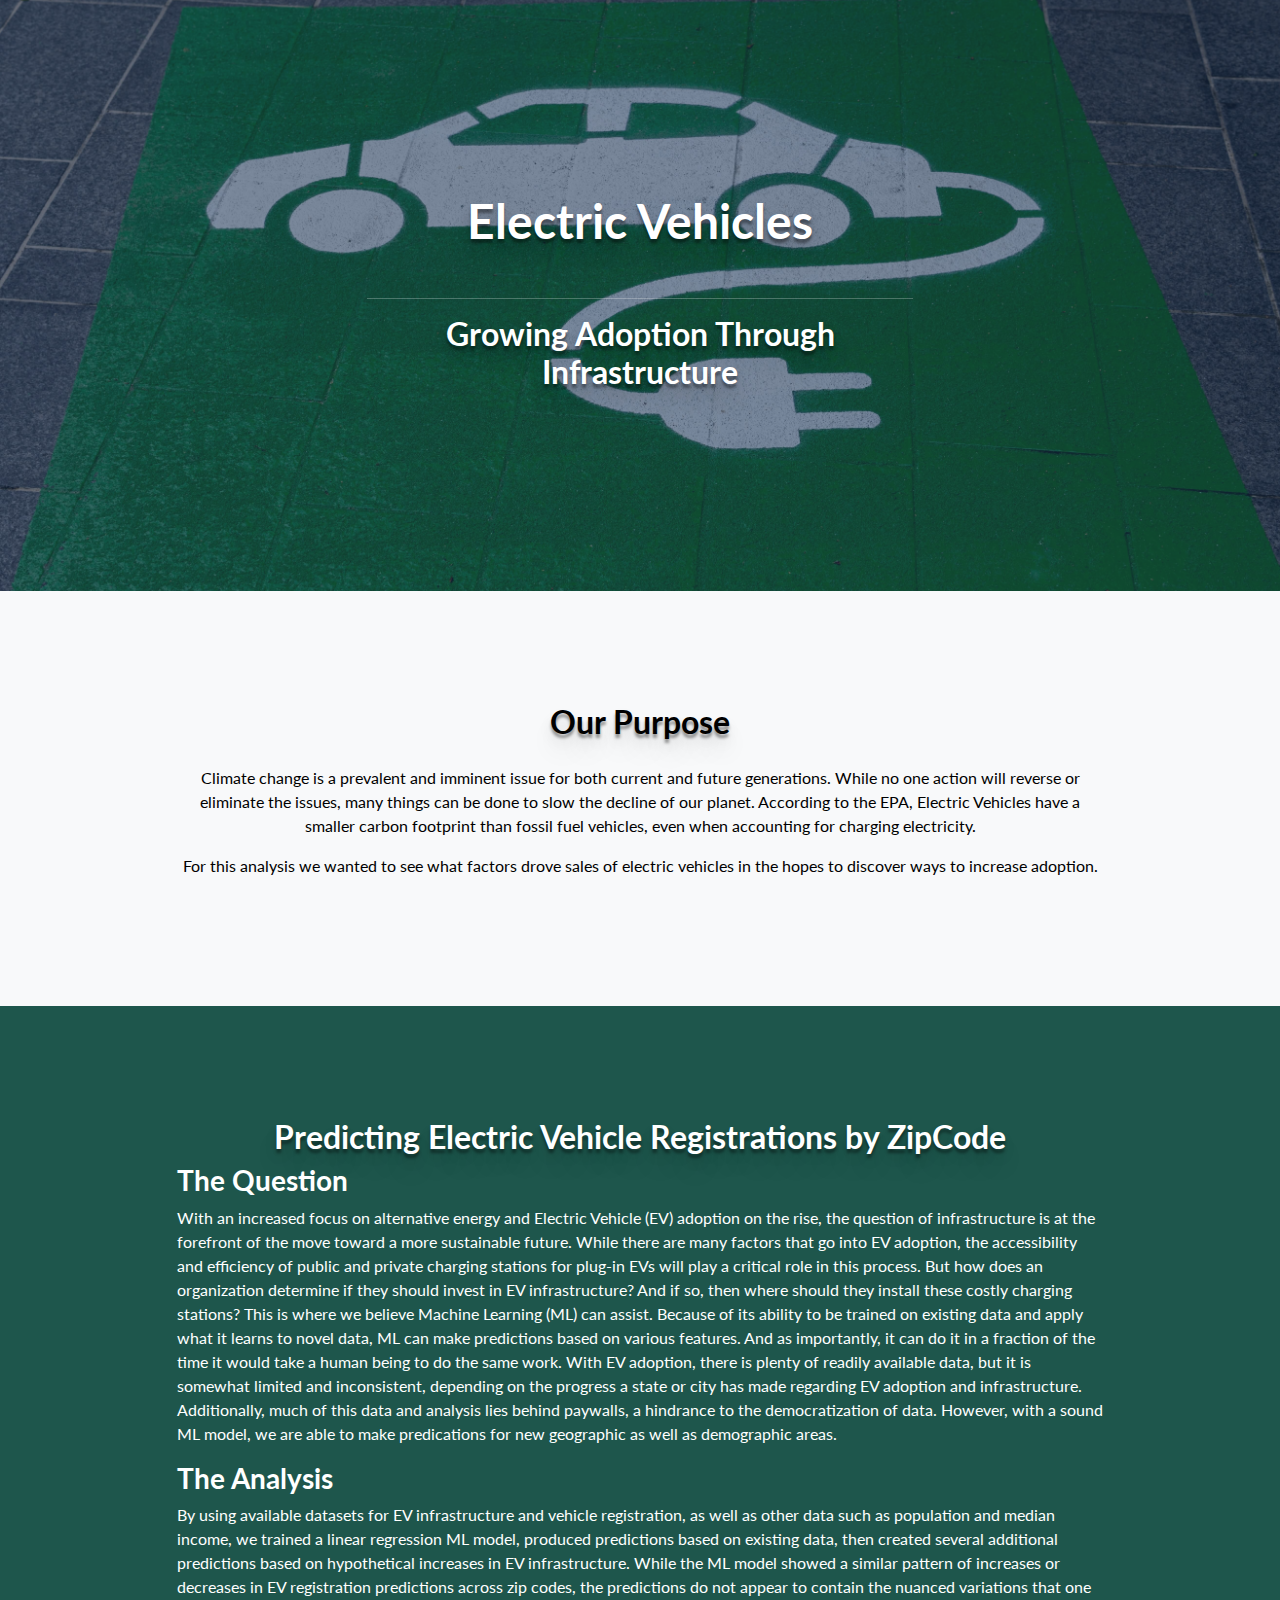
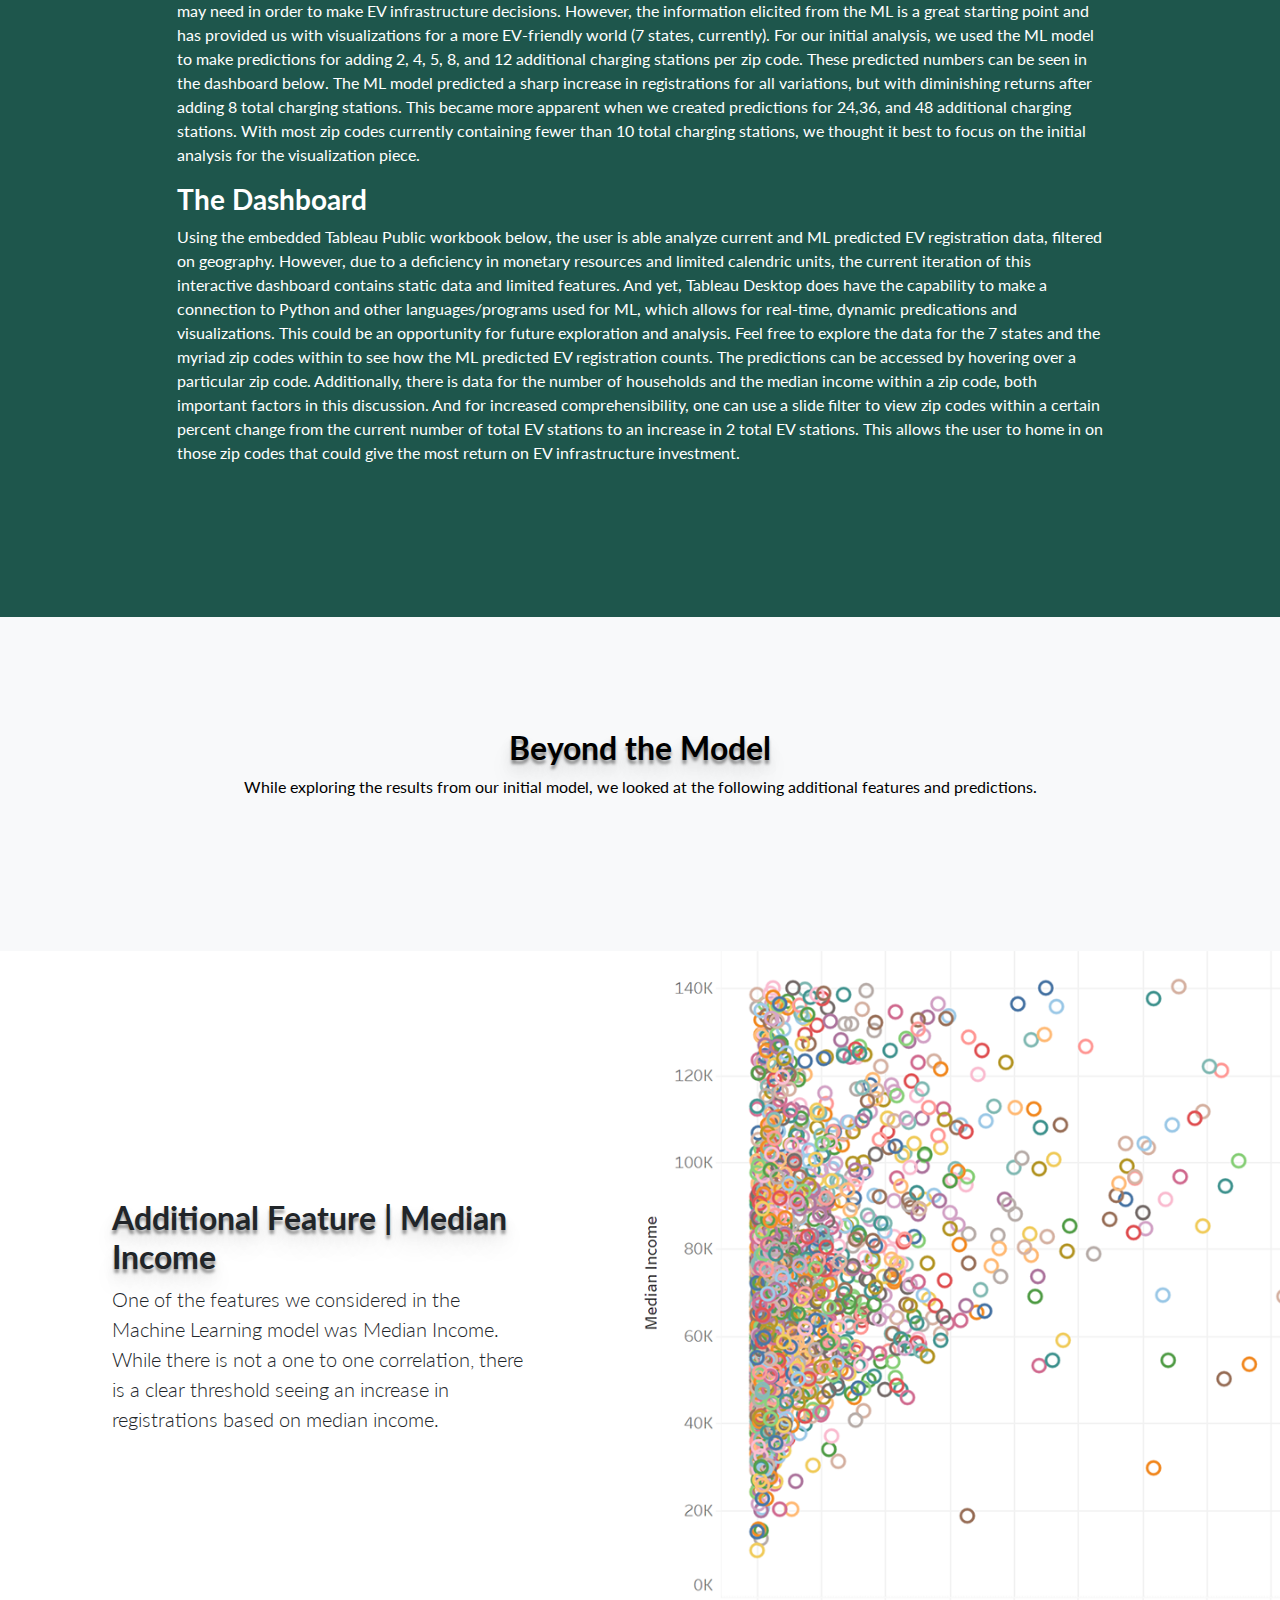
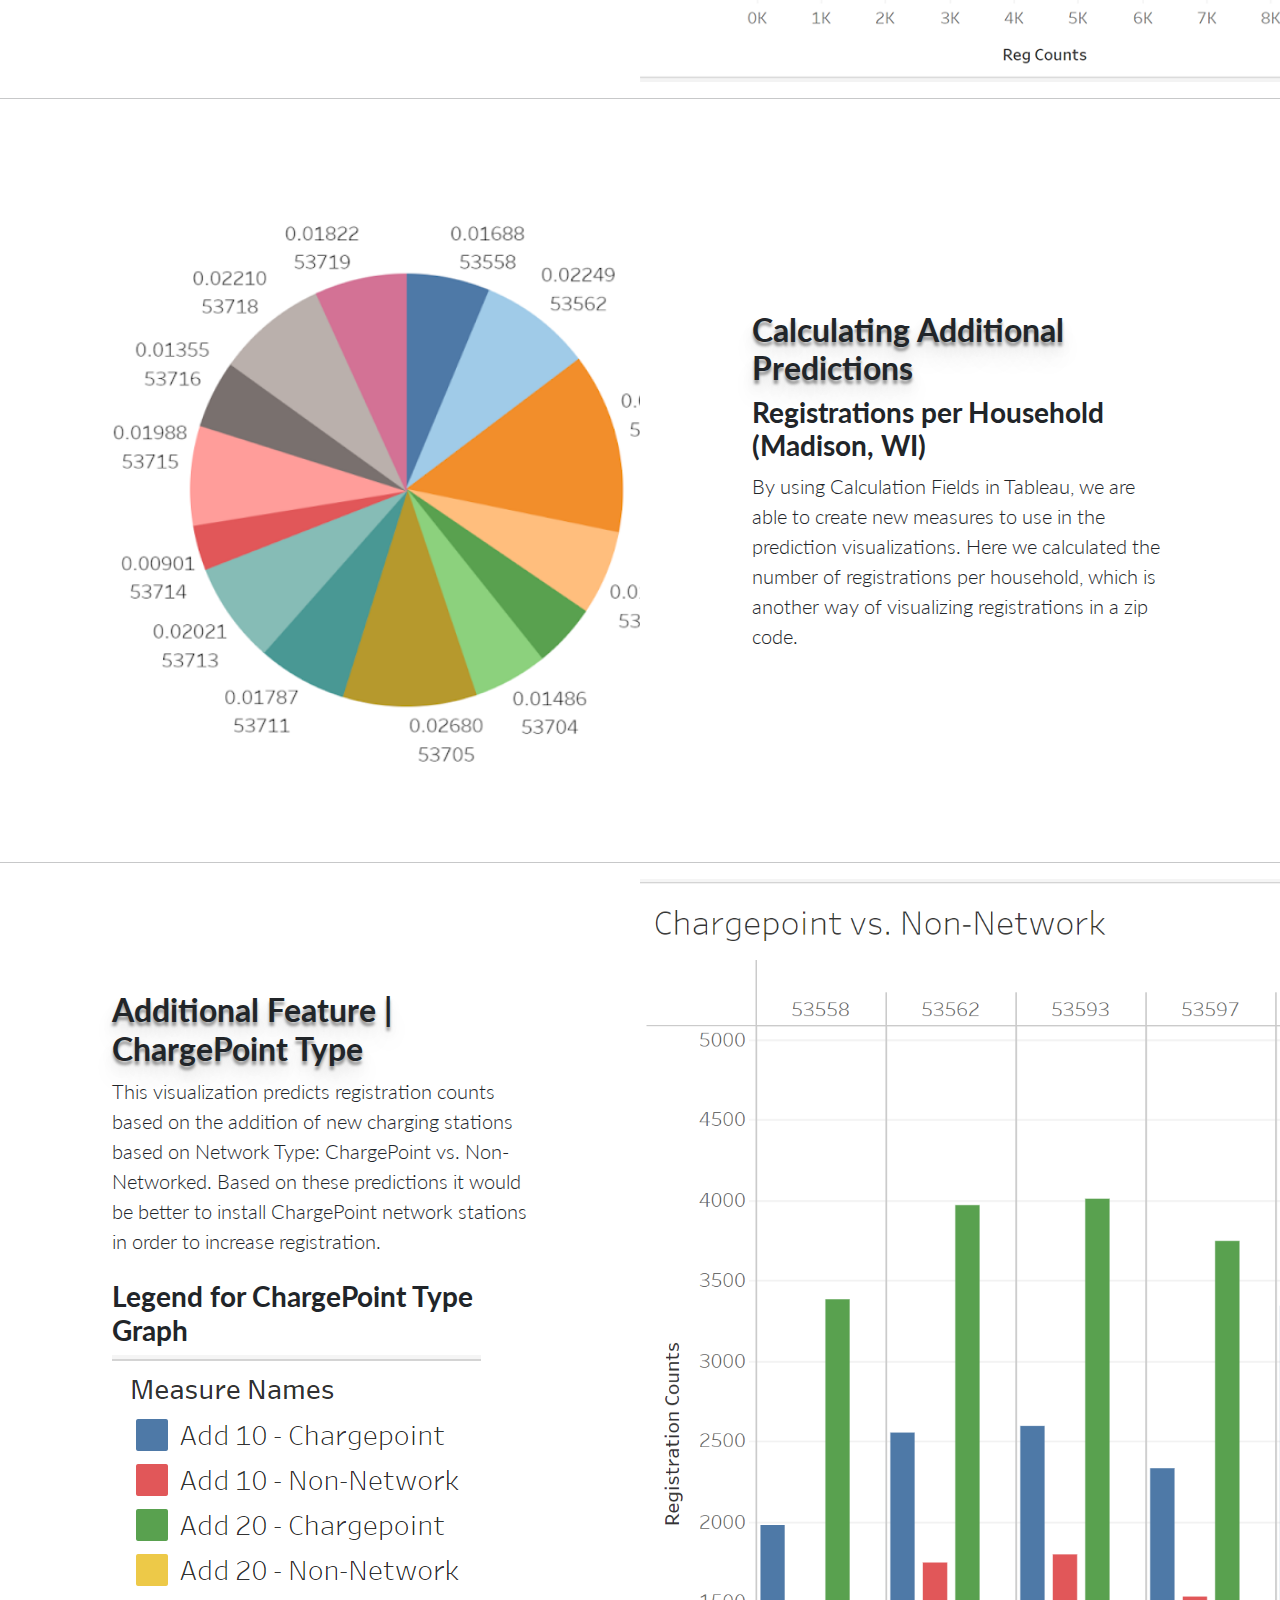
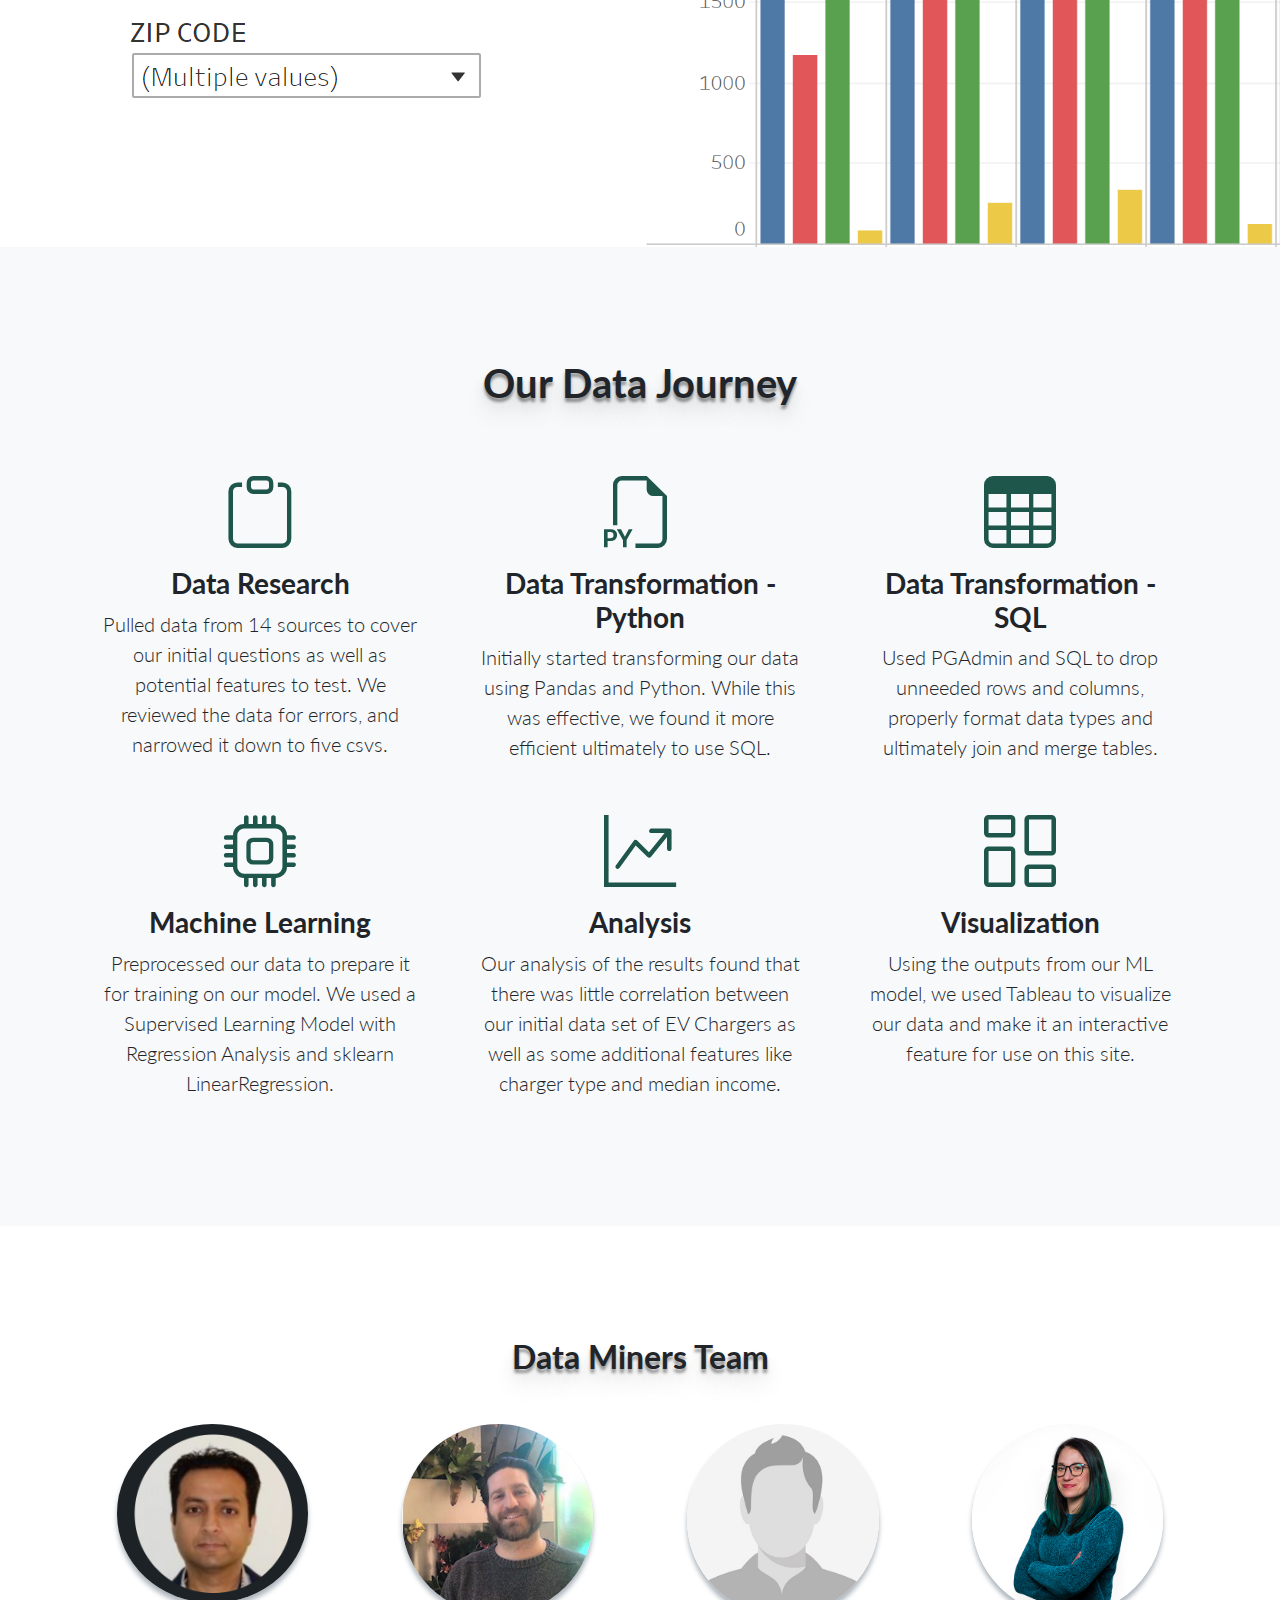
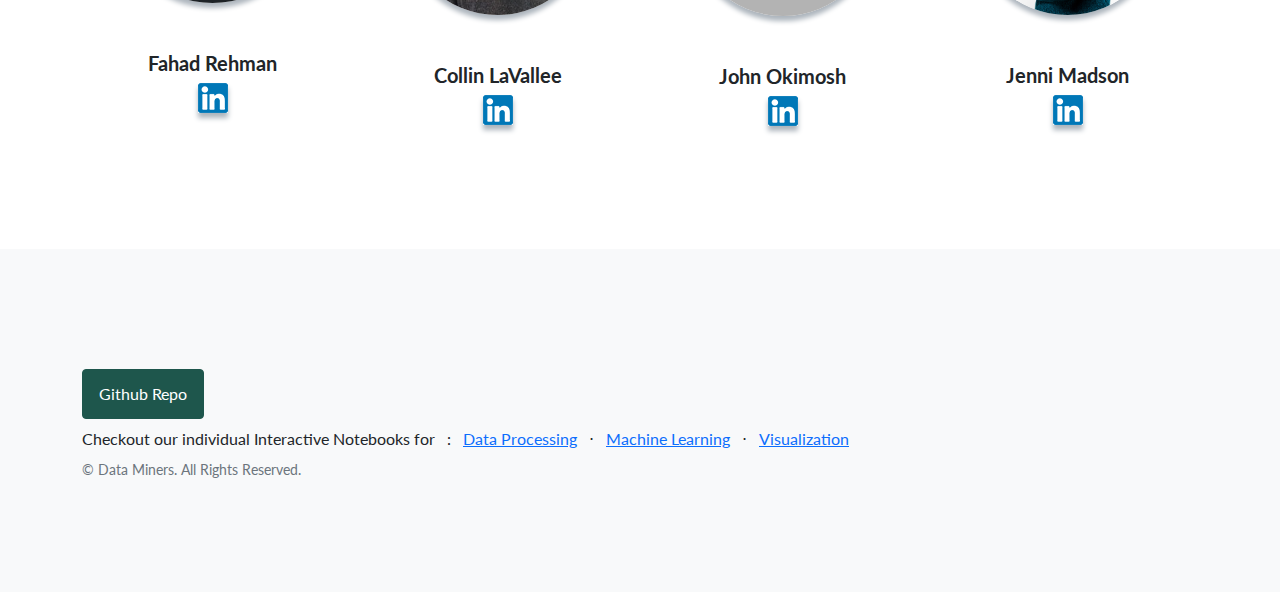
==== commit 1e2d83e0: "Adding Collin's picture, write up & new embed code" ====
--- a/index.html
+++ b/index.html
@@ -61,43 +61,33 @@
         <div class="container position-relative">
             <div class="row justify-content-center">
                 <div class="col-xl-10">
+                    
                     <h2>Predicting Electric Vehicle Registrations by ZipCode</h2>
-                    <p>Below is an interactive dashboard with both a chart and a map made from our machine learning model predictions.</p>
-                    <hr>
-                    <p style="text-align: left;">To Interact with these Visualizations:</p>
-                    <ol style="text-align: left;">
-                        <li>Select either "EV Total Comparison" or "EV Total Map" from the "Select Worksheet" dropdown to interact with it.
-                        </li>
-                        <li><strong>For the EV Total Map:</strong> Select and unselect zipcodes from the "Map by Zip" dropdown to show a region you would like to see the predictions for. 
-                        </li>
-                        <li><strong>For the EV Total Comparison:</strong> Select and unselect zipcodes from the "ZIPCODE EV Total" dropdown to see the effect of adding set numbers of electric chargers to a zipcode could have on the EV car registration in that zipcode.
-                        </li>
-
-                    </ol>    
+                    <h3 style="text-align: left;">The Question</h3>
+
+                    <p style="text-align: left;">With an increased focus on alternative energy and Electric Vehicle (EV) adoption on the rise, the question of infrastructure is at the forefront of the move toward a more sustainable future.  
+                    While there are many factors that go into EV adoption, the accessibility and efficiency of public and private charging stations for plug-in EVs will play a critical role in this process.  But how does an organization determine if they should invest in EV infrastructure?   And if so, then where should they install these costly charging stations?
+                    This is where we believe Machine Learning (ML) can assist.  Because of its ability to be trained on existing data and apply what it learns to novel data, ML can make predictions based on various features.  And as importantly, it can do it in a fraction of the time it would take a human being to do the same work. 
+                    With EV adoption, there is plenty of readily available data, but it is somewhat limited and inconsistent, depending on the progress a state or city has made regarding EV adoption and infrastructure.   Additionally, much of this data and analysis lies behind paywalls, a hindrance to the democratization of data.  However, with a sound ML model, we are able to make predications for new geographic as well as demographic areas.</p>
+
+                    <h3 style="text-align: left;">The Analysis</h3>
+                    <p style="text-align: left;">By using available datasets for EV infrastructure and vehicle registration, as well as other data such as population and median income, we trained a linear regression ML model, produced predictions based on existing data, then created several additional predictions based on hypothetical increases in EV infrastructure.  
+                    While the ML model showed a similar pattern of increases or decreases in EV registration predictions across zip codes, the predictions do not appear to contain the nuanced variations that one may need in order to make EV infrastructure decisions. However, the information elicited from the ML is a great starting point and has provided us with visualizations for a more EV-friendly world (7 states, currently). 
+                    For our initial analysis, we used the ML model to make predictions for adding 2, 4, 5, 8, and 12 additional charging stations per zip code.  These predicted numbers can be seen in the dashboard below.  The ML model predicted a sharp increase in registrations for all variations, but with diminishing returns after adding 8 total charging stations.  This became more apparent when we created predictions for 24,36, and 48 additional charging stations.  With most zip codes currently containing fewer than 10 total charging stations, we thought it best to focus on the initial analysis for the visualization piece.</p>
+
+                    <h3 style="text-align: left;">The Dashboard</h3>
+                    <p style="text-align: left;">Using the embedded Tableau Public workbook below, the user is able analyze current and ML predicted EV registration data, filtered on geography.  However, due to a deficiency in monetary resources and limited calendric units, the current iteration of this interactive dashboard contains static data and limited features.  And yet, Tableau Desktop does have the capability to make a connection to Python and other languages/programs used for ML, which allows for real-time, dynamic predications and visualizations.  This could be an opportunity for future exploration and analysis. 
+                        Feel free to explore the data for the 7 states and the myriad zip codes within to see how the ML predicted EV registration counts.  The predictions can be accessed by hovering over a particular zip code. 
+                        Additionally, there is data for the number of households and the median income within a zip code, both important factors in this discussion.  And for increased comprehensibility, one can use a slide filter to view zip codes within a certain percent change from the current number of total EV stations to an increase in 2 total EV stations.  This allows the user to home in on those zip codes that could give the most return on EV infrastructure investment.</p>
+                
                     <br>
                 </div>
             </div>
             <div class="row justify-content-center">
                 <div class="col-md-12">
-                    <div class='tableauPlaceholder' id='viz1646007632013' style='position: relative'><object
-                            class='tableauViz' style='display:none;'>
-                            <param name='host_url' value='https%3A%2F%2Fpublic.tableau.com%2F' />
-                            <param name='embed_code_version' value='3' />
-                            <param name='site_root' value='' />
-                            <param name='name' value='EVRegistrationPredictions1&#47;EVPredictionsDashboard' />
-                            <param name='tabs' value='no' />
-                            <param name='toolbar' value='yes' />
-                            <param name='animate_transition' value='yes' />
-                            <param name='display_static_image' value='yes' />
-                            <param name='display_spinner' value='yes' />
-                            <param name='display_overlay' value='yes' />
-                            <param name='display_count' value='yes' />
-                            <param name='language' value='en-US' />
-                        </object></div>
-                    <script
-                        type='text/javascript'>                    var divElement = document.getElementById('viz1646007632013'); var vizElement = divElement.getElementsByTagName('object')[0]; if (divElement.offsetWidth > 800) { vizElement.style.width = '1000px'; vizElement.style.height = '827px'; } else if (divElement.offsetWidth > 500) { vizElement.style.width = '1000px'; vizElement.style.height = '827px'; } else { vizElement.style.width = '100%'; vizElement.style.height = '877px'; } var scriptElement = document.createElement('script'); scriptElement.src = 'https://public.tableau.com/javascripts/api/viz_v1.js'; vizElement.parentNode.insertBefore(scriptElement, vizElement);                </script>
-
-                </div>
+                    <div class='tableauPlaceholder' id='viz1646184699070' style='position: relative'><object class='tableauViz'  style='display:none;'><param name='host_url' value='https%3A%2F%2Fpublic.tableau.com%2F' /> <param name='embed_code_version' value='3' /> <param name='site_root' value='' /><param name='name' value='EVRegistrationPredictions2&#47;EVTotalComparisonMap' /><param name='tabs' value='no' /><param name='toolbar' value='yes' /><param name='animate_transition' value='yes' /><param name='display_static_image' value='yes' /><param name='display_spinner' value='yes' /><param name='display_overlay' value='yes' /><param name='display_count' value='yes' /><param name='language' value='en-US' /></object></div>                <script type='text/javascript'>                    var divElement = document.getElementById('viz1646184699070');                    var vizElement = divElement.getElementsByTagName('object')[0];                    vizElement.style.width='100%';vizElement.style.height=(divElement.offsetWidth*0.75)+'px';                    var scriptElement = document.createElement('script');                    scriptElement.src = 'https://public.tableau.com/javascripts/api/viz_v1.js';                    vizElement.parentNode.insertBefore(scriptElement, vizElement);                </script>
+
+             </div>
     </section>
 
 
@@ -237,7 +227,7 @@
                 </div>
                 <div class="col-lg-3">
                     <div class="testimonial-item mx-auto mb-5 mb-lg-0">
-                        <img class="img-fluid rounded-circle mb-5" src="assets/img/placeholder.png" alt="..." />
+                        <img class="img-fluid rounded-circle mb-5" src="assets/img/collin.jpg" alt="..." />
                         <h5>Collin LaVallee</h5>
                         <p class="font-weight-light mb-0"><a href="www.linkedin.com/in/collin-lavallee-964089217"
                                 target="_blank"><img src="assets/linkedin.png"></a>
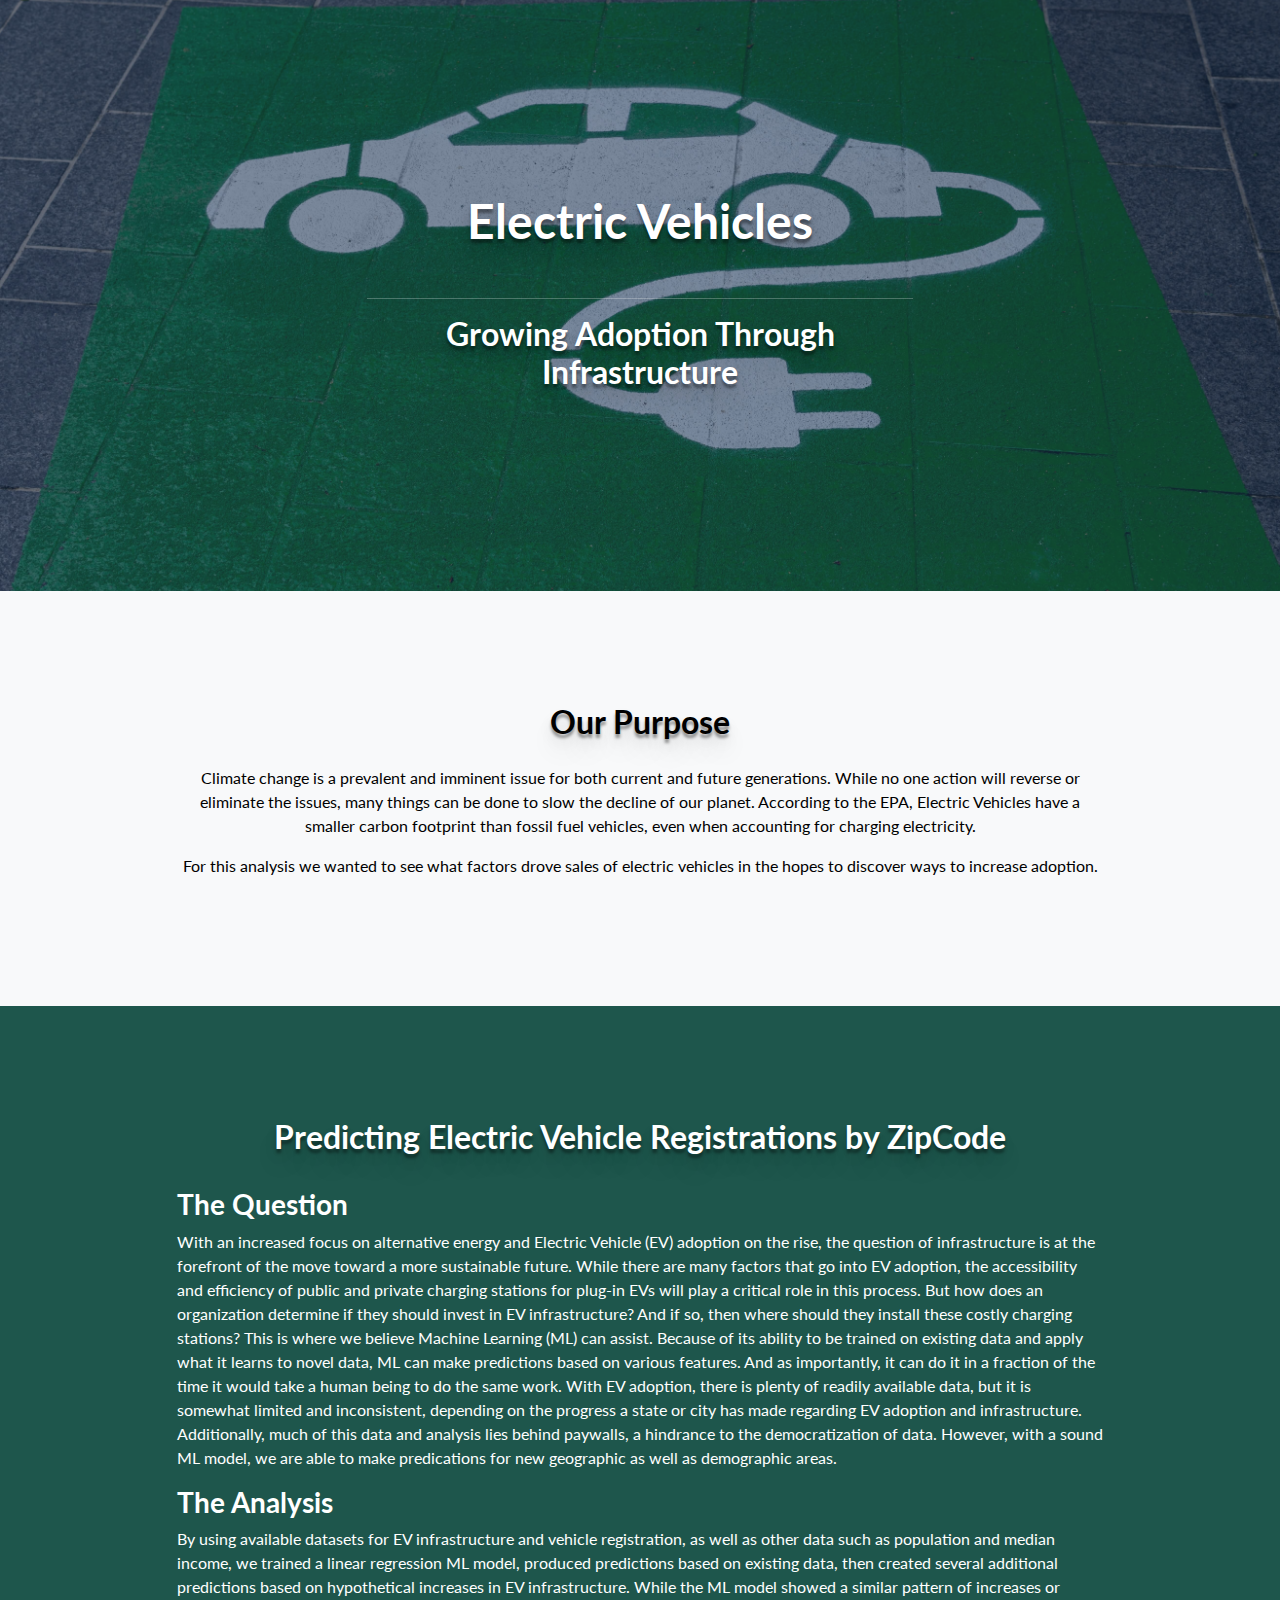
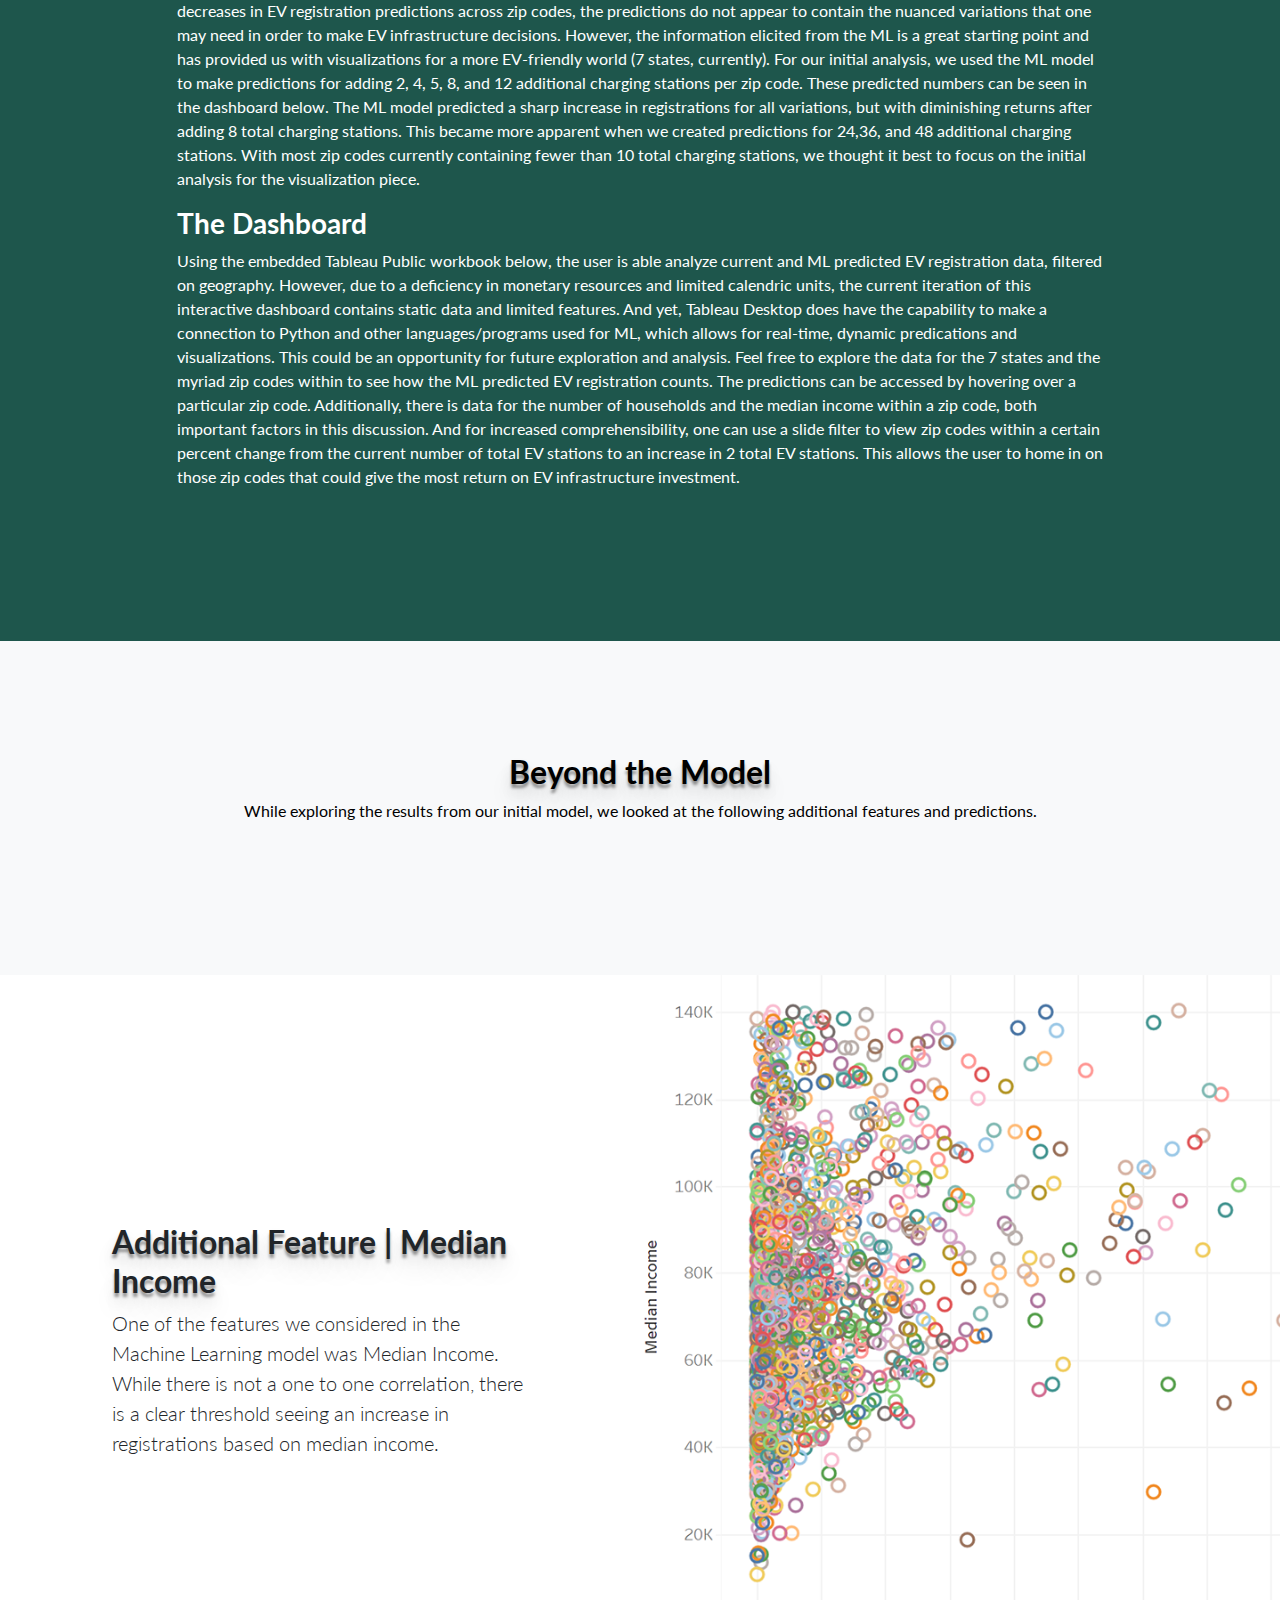
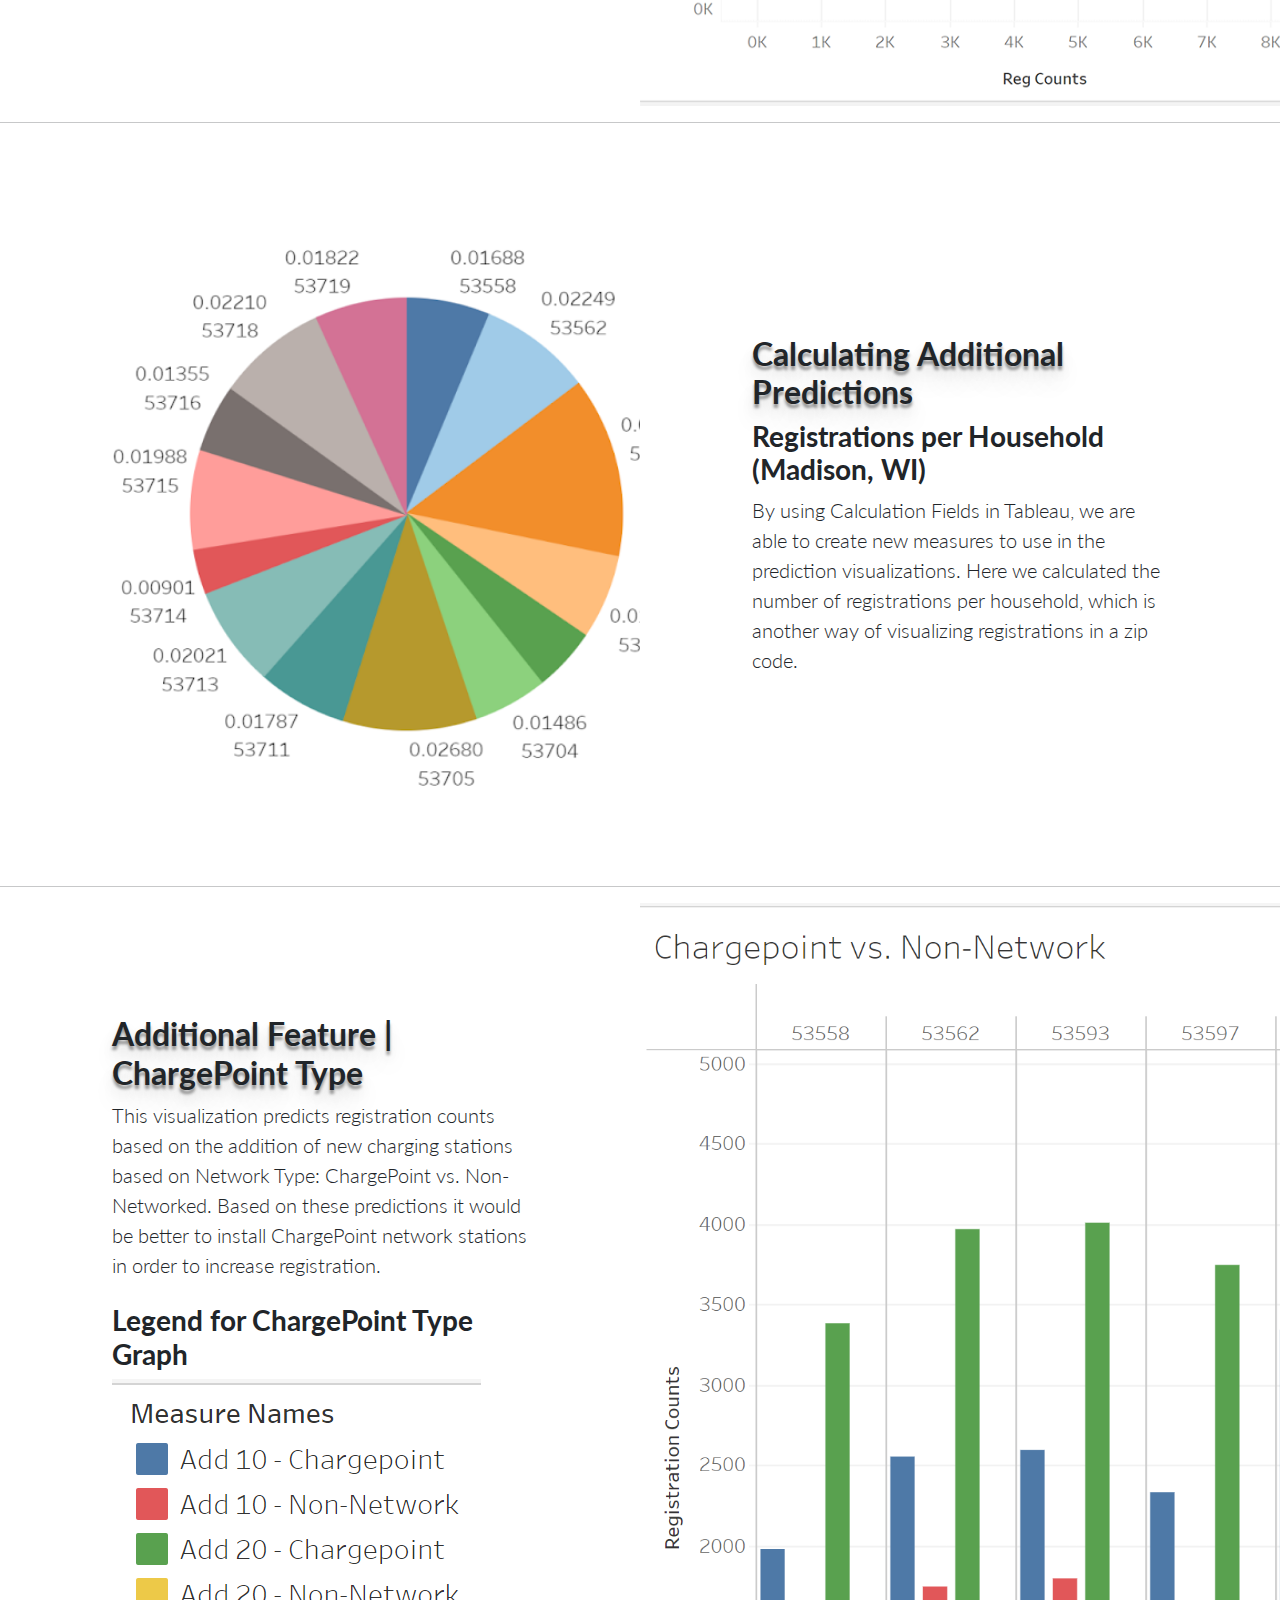
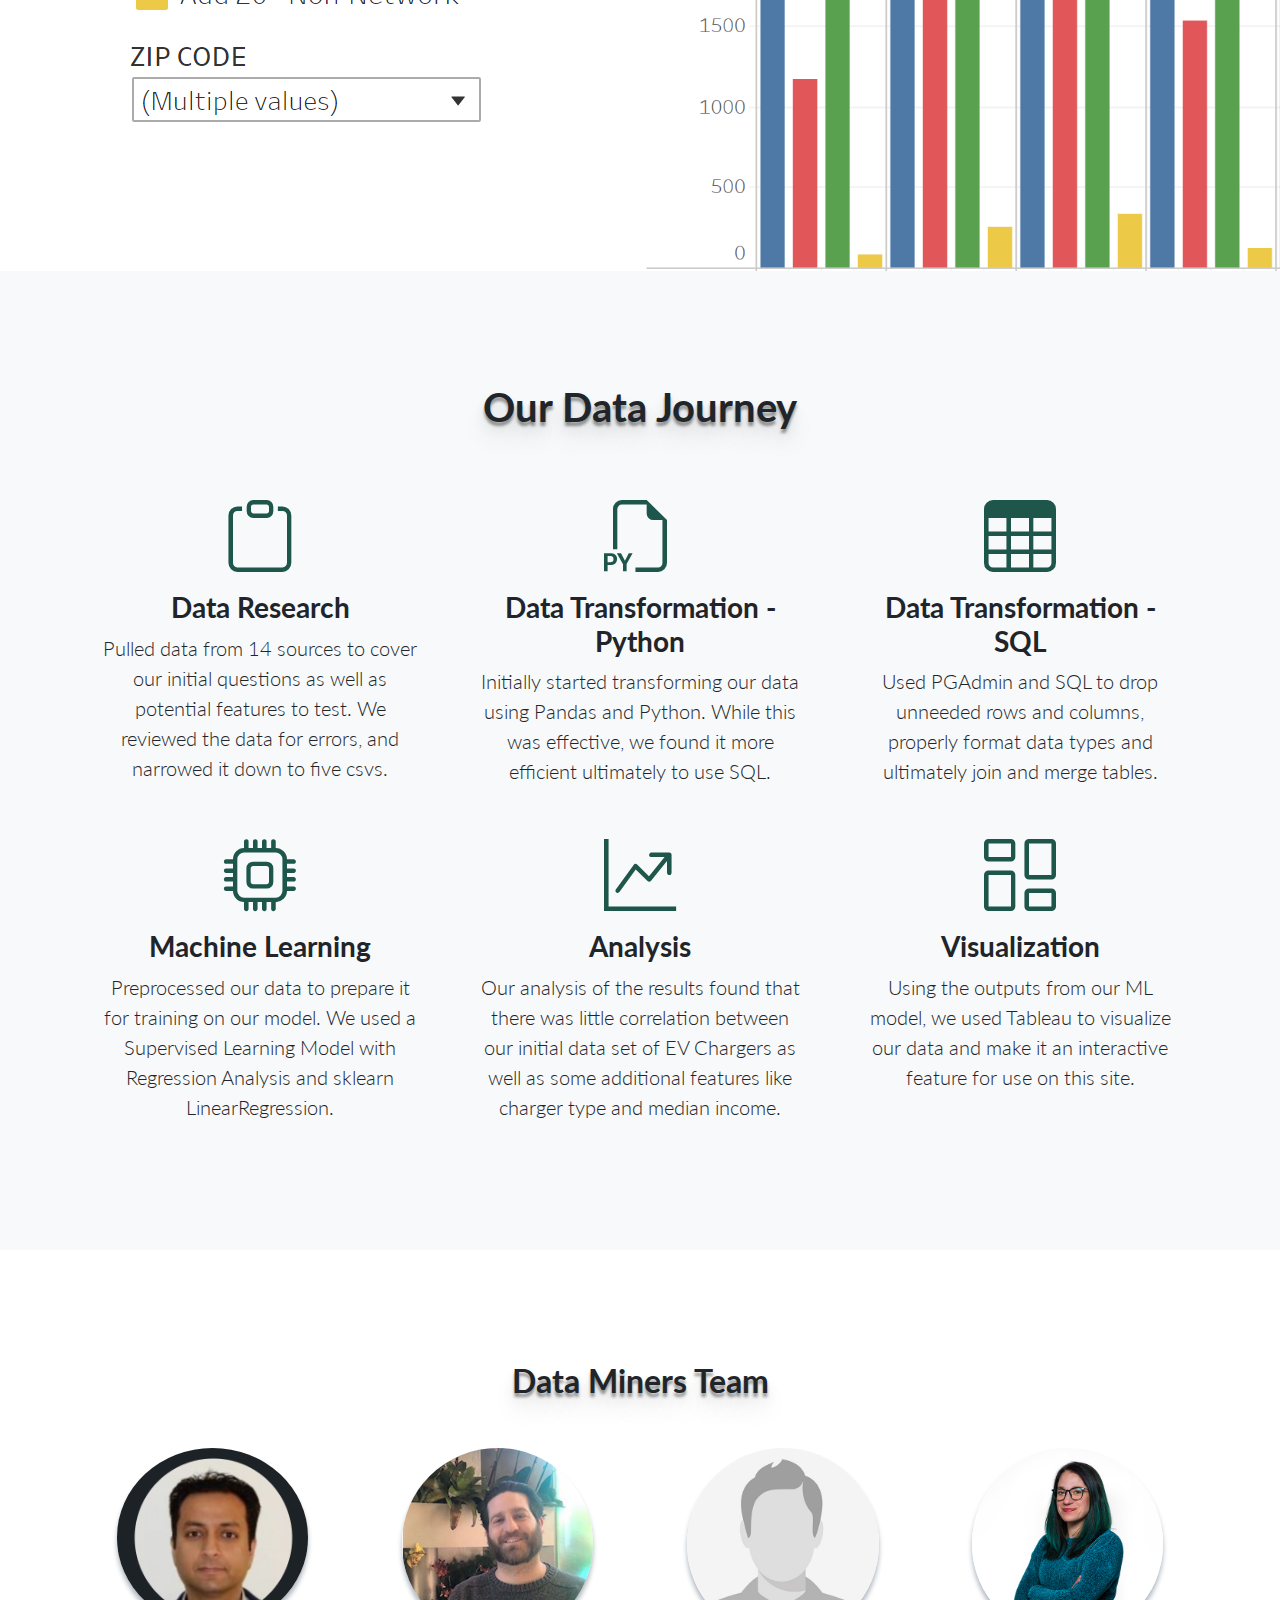
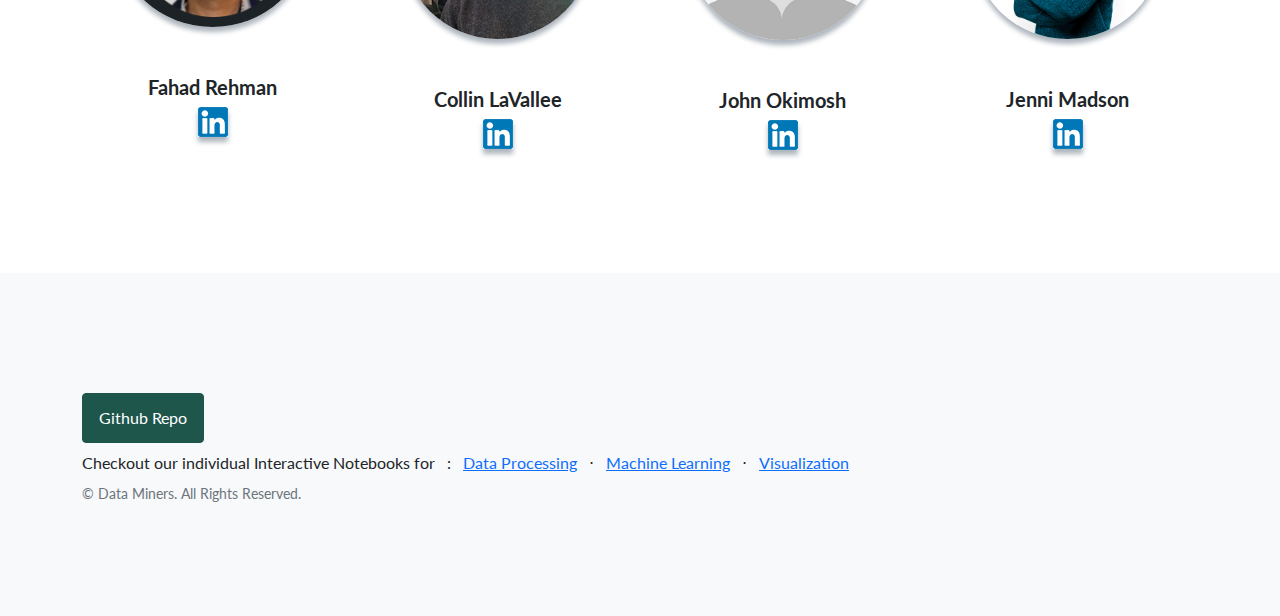
==== commit 5cfaaee1: "updating spacing" ====
--- a/index.html
+++ b/index.html
@@ -63,6 +63,7 @@
                 <div class="col-xl-10">
                     
                     <h2>Predicting Electric Vehicle Registrations by ZipCode</h2>
+                    <br>
                     <h3 style="text-align: left;">The Question</h3>
 
                     <p style="text-align: left;">With an increased focus on alternative energy and Electric Vehicle (EV) adoption on the rise, the question of infrastructure is at the forefront of the move toward a more sustainable future.  
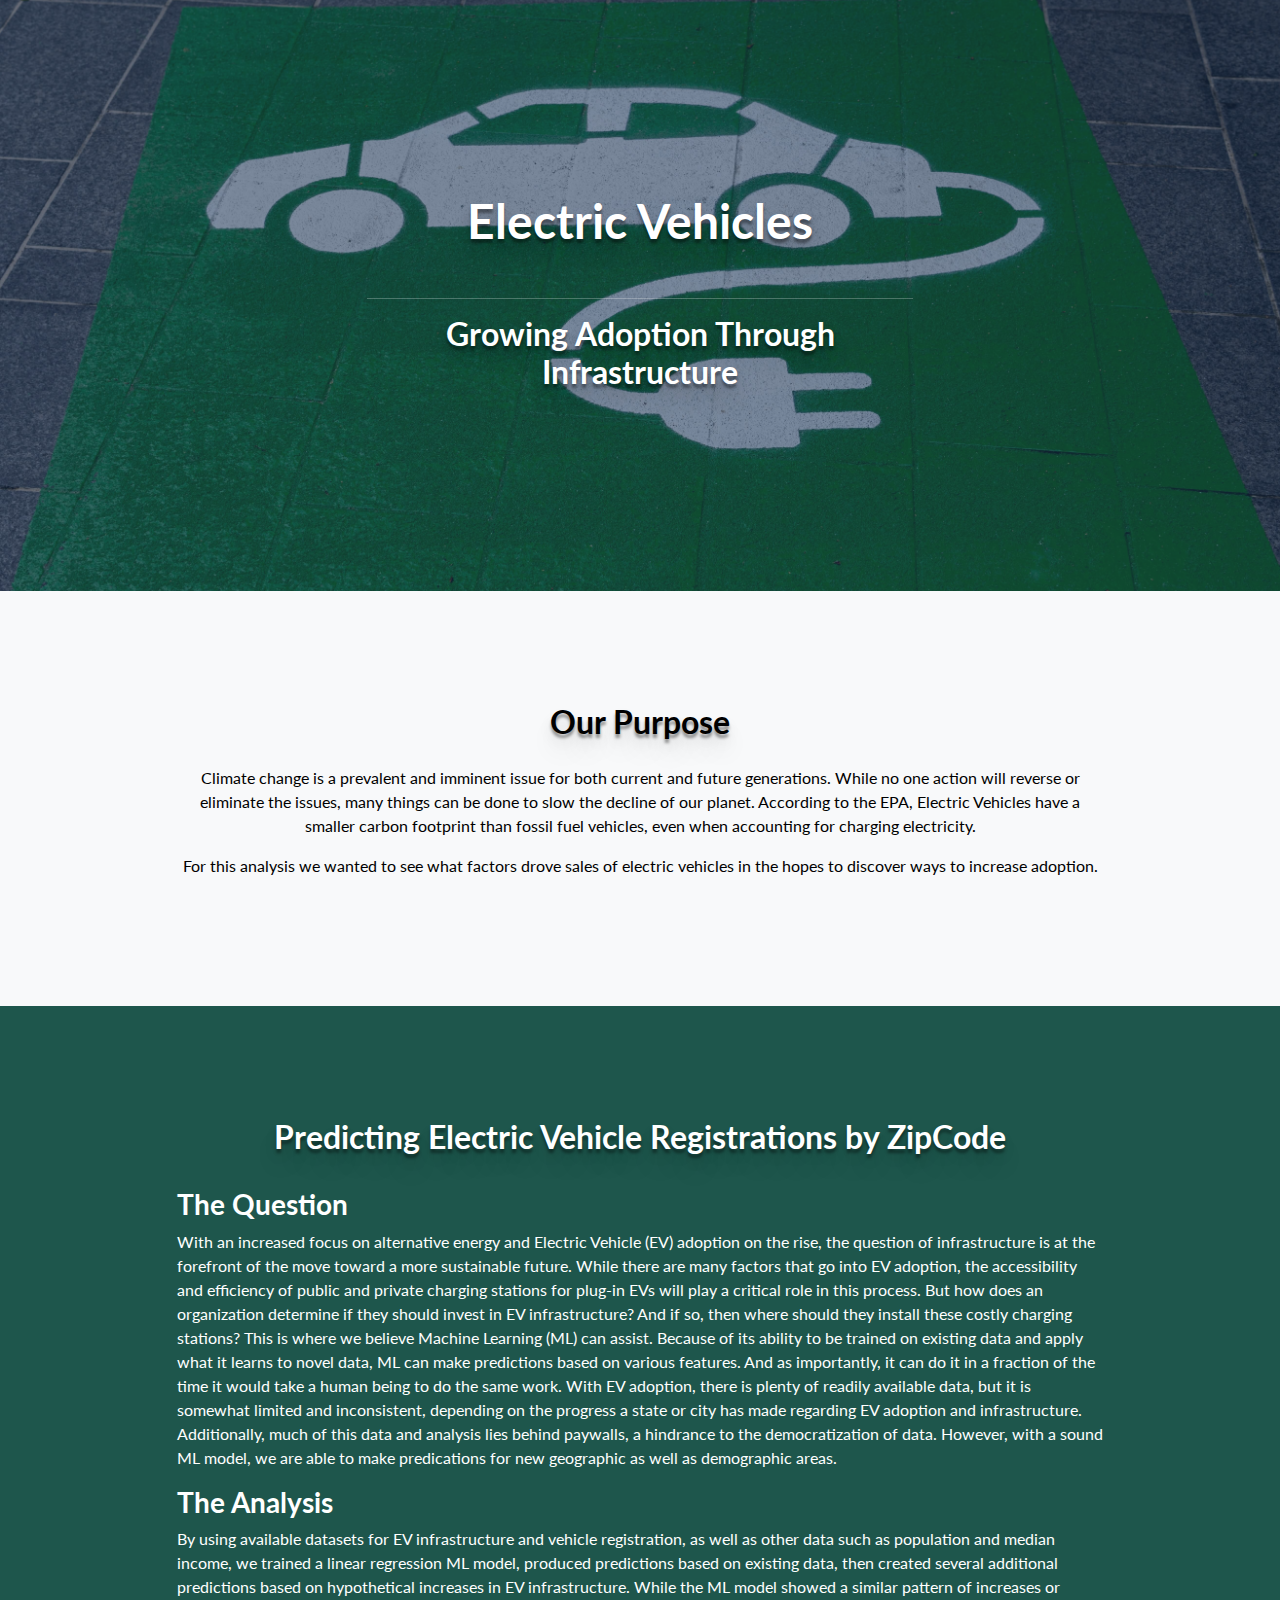
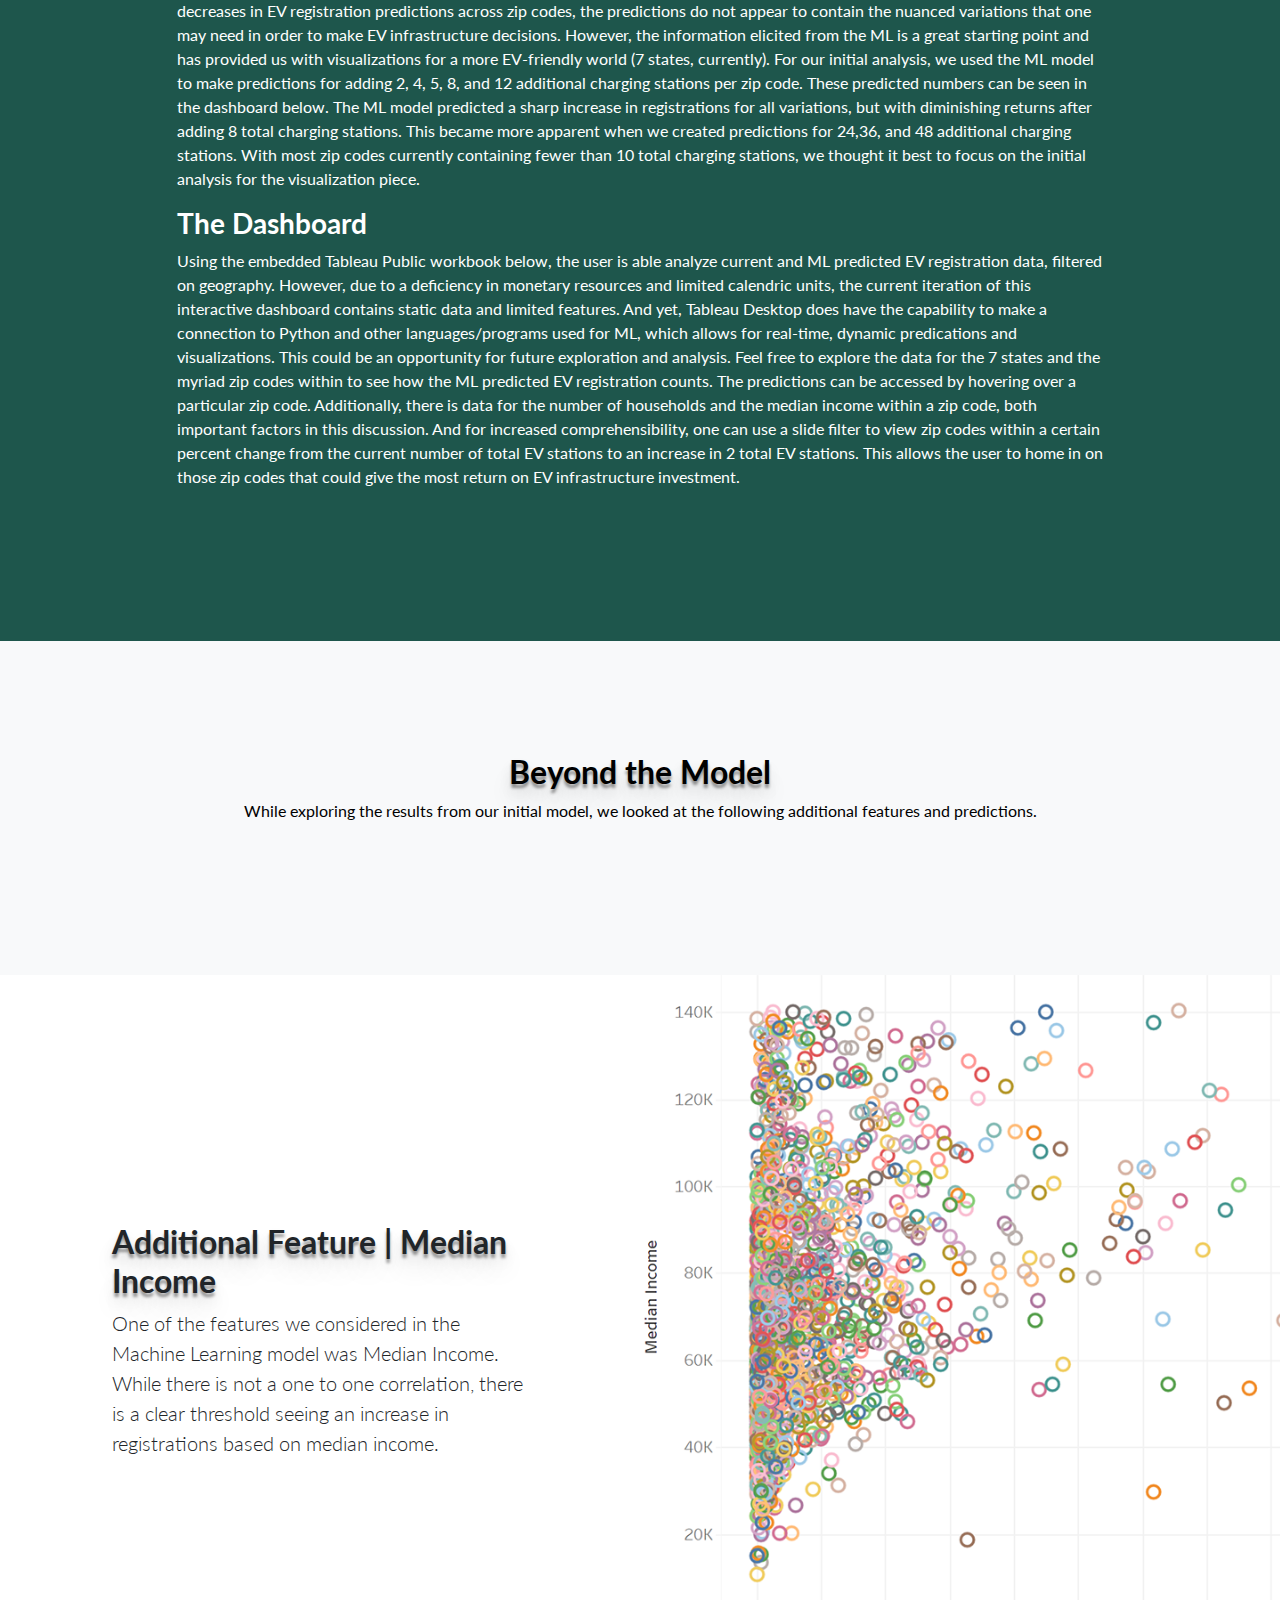
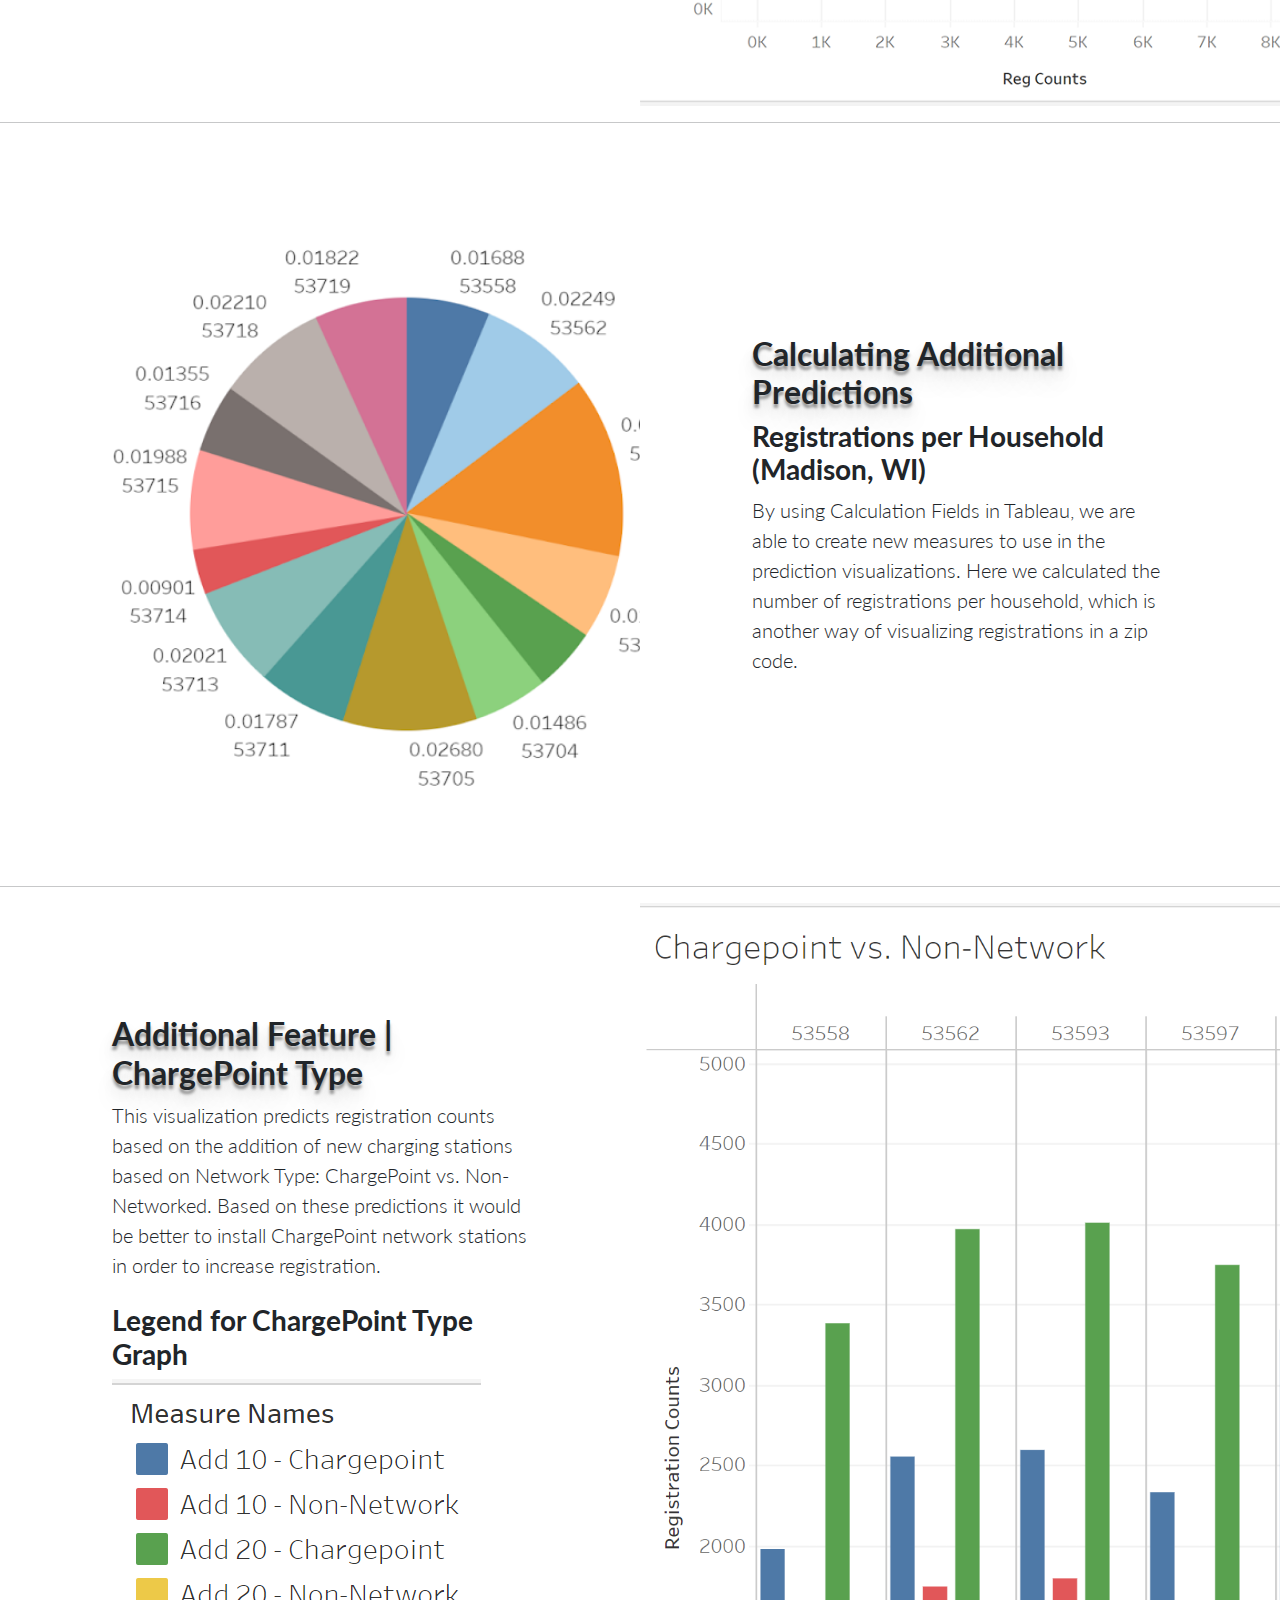
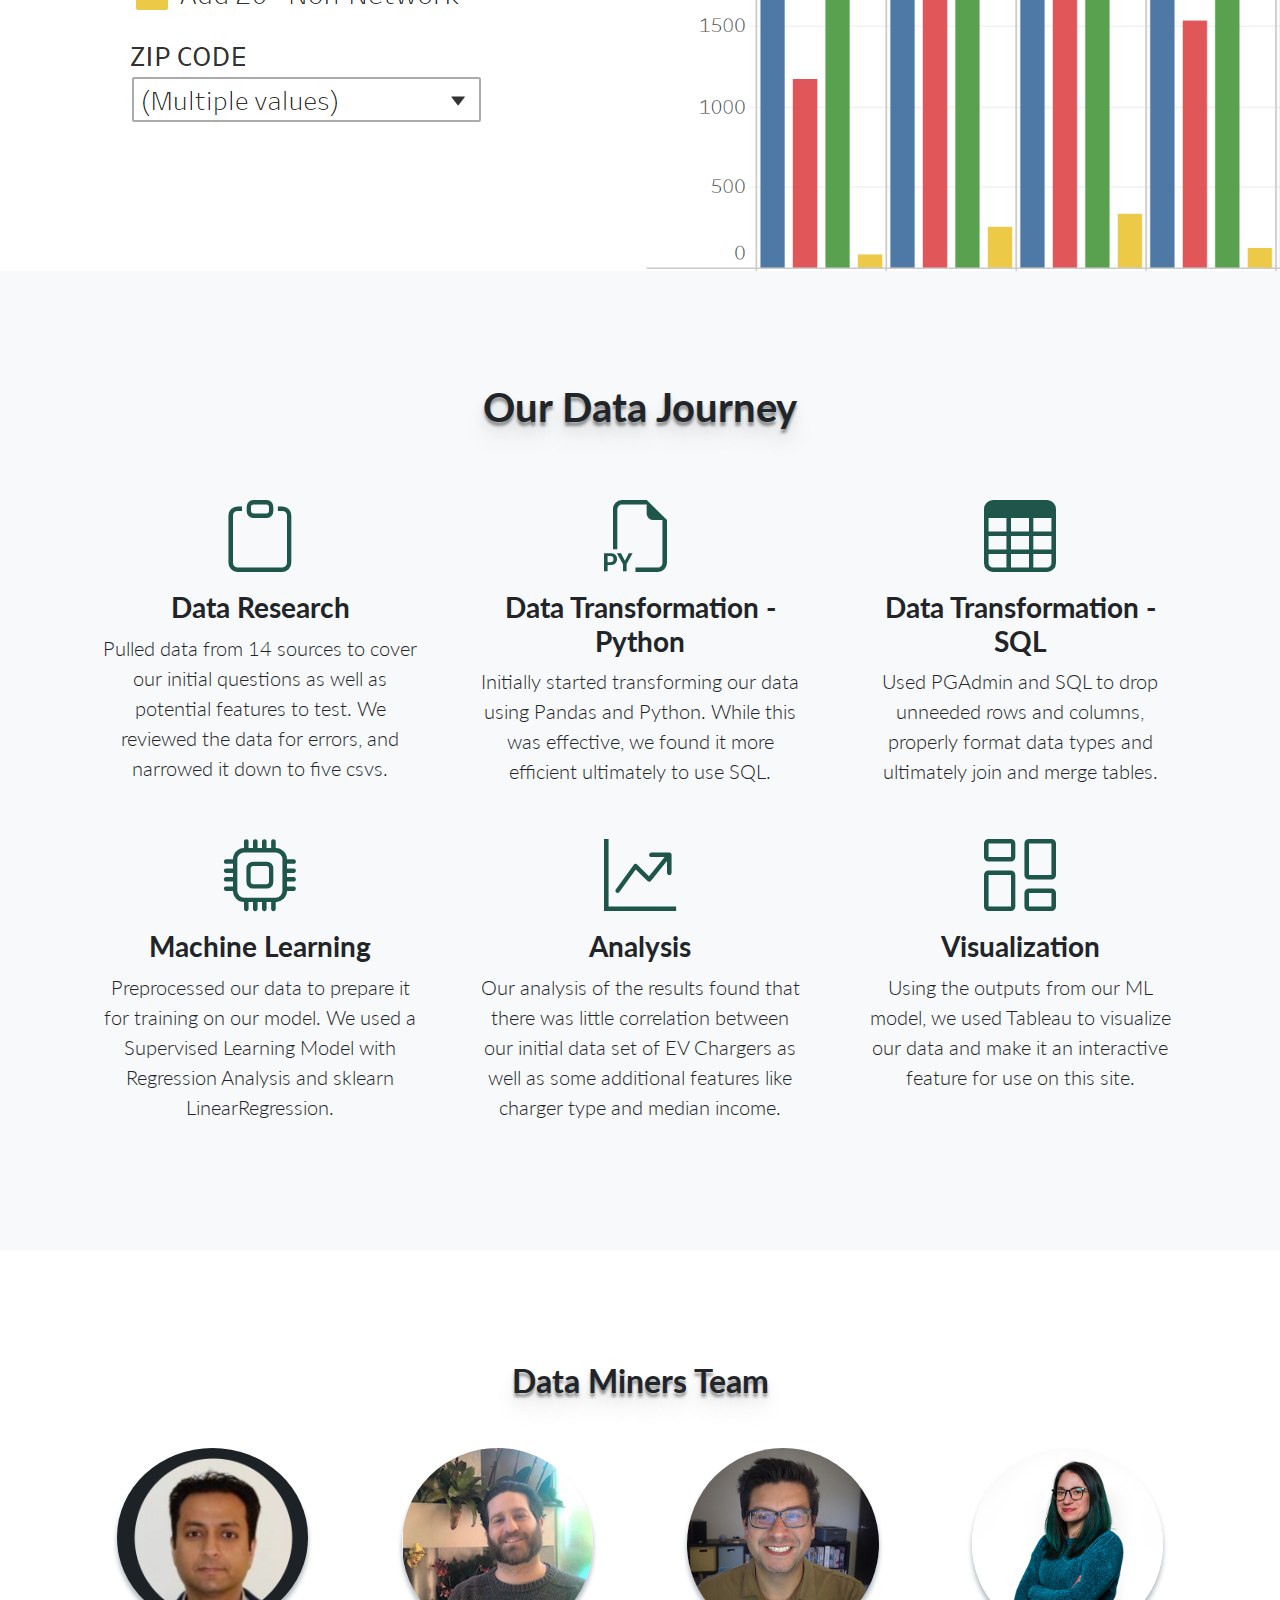
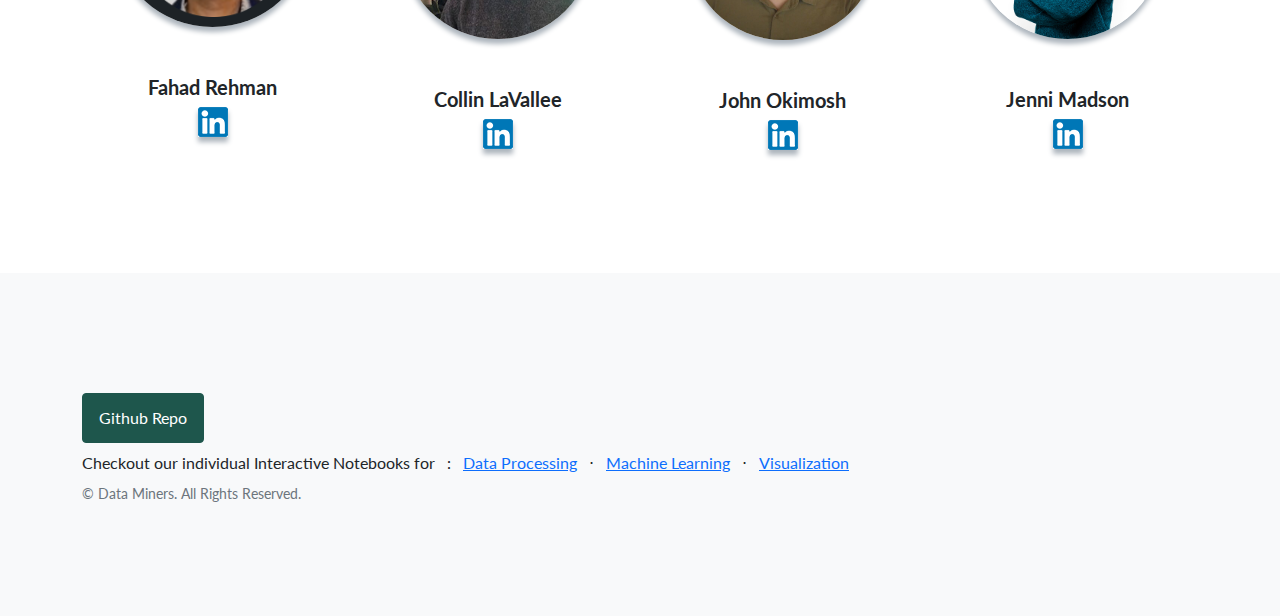
==== commit 38b28120: "Adding John's Image" ====
--- a/index.html
+++ b/index.html
@@ -219,7 +219,7 @@
             <div class="row">
                 <div class="col-lg-3">
                     <div class="testimonial-item mx-auto mb-5 mb-lg-0">
-                        <img class="img-fluid rounded-circle mb-5" src="assets/img/fahad.png" alt="..." />
+                        <img class="img-fluid rounded-circle mb-5" src="assets/img/fahad.png" alt="Fahad Rehman" />
                         <h5>Fahad Rehman</h5>
                         <p class="font-weight-light mb-0"><a href="https://www.linkedin.com/in/fahad-rehman-1aa50ab/"
                                 target="_blank"><img src="assets/linkedin.png">
@@ -228,7 +228,7 @@
                 </div>
                 <div class="col-lg-3">
                     <div class="testimonial-item mx-auto mb-5 mb-lg-0">
-                        <img class="img-fluid rounded-circle mb-5" src="assets/img/collin.jpg" alt="..." />
+                        <img class="img-fluid rounded-circle mb-5" src="assets/img/collin.jpg" alt="Collin LaVallee" />
                         <h5>Collin LaVallee</h5>
                         <p class="font-weight-light mb-0"><a href="www.linkedin.com/in/collin-lavallee-964089217"
                                 target="_blank"><img src="assets/linkedin.png"></a>
@@ -236,7 +236,7 @@
                 </div>
                 <div class="col-lg-3">
                     <div class="testimonial-item mx-auto mb-5 mb-lg-0">
-                        <img class="img-fluid rounded-circle mb-5" src="assets/img/placeholder.png" alt="..." />
+                        <img class="img-fluid rounded-circle mb-5" src="assets/img/john.jpg" alt="John Okimosh" />
                         <h5>John Okimosh</h5>
                         <p class="font-weight-light mb-0"><a href="https://www.linkedin.com/in/john-okimosh-04b123214/"
                                 target="_blank"><img src="assets/linkedin.png"></a>
@@ -244,7 +244,7 @@
                 </div>
                 <div class="col-lg-3">
                     <div class="testimonial-item mx-auto mb-5 mb-lg-0">
-                        <img class="img-fluid rounded-circle mb-5" src="assets/img/jenni_headshot.jpg" alt="..." />
+                        <img class="img-fluid rounded-circle mb-5" src="assets/img/jenni_headshot.jpg" alt="Jenni Madson" />
                         <h5>Jenni Madson</h5>
                         <p class="font-weight-light mb-0"><a href="https://www.linkedin.com/in/jennifermadson/"
                                 target="_blank"><img src="assets/linkedin.png"></a>
